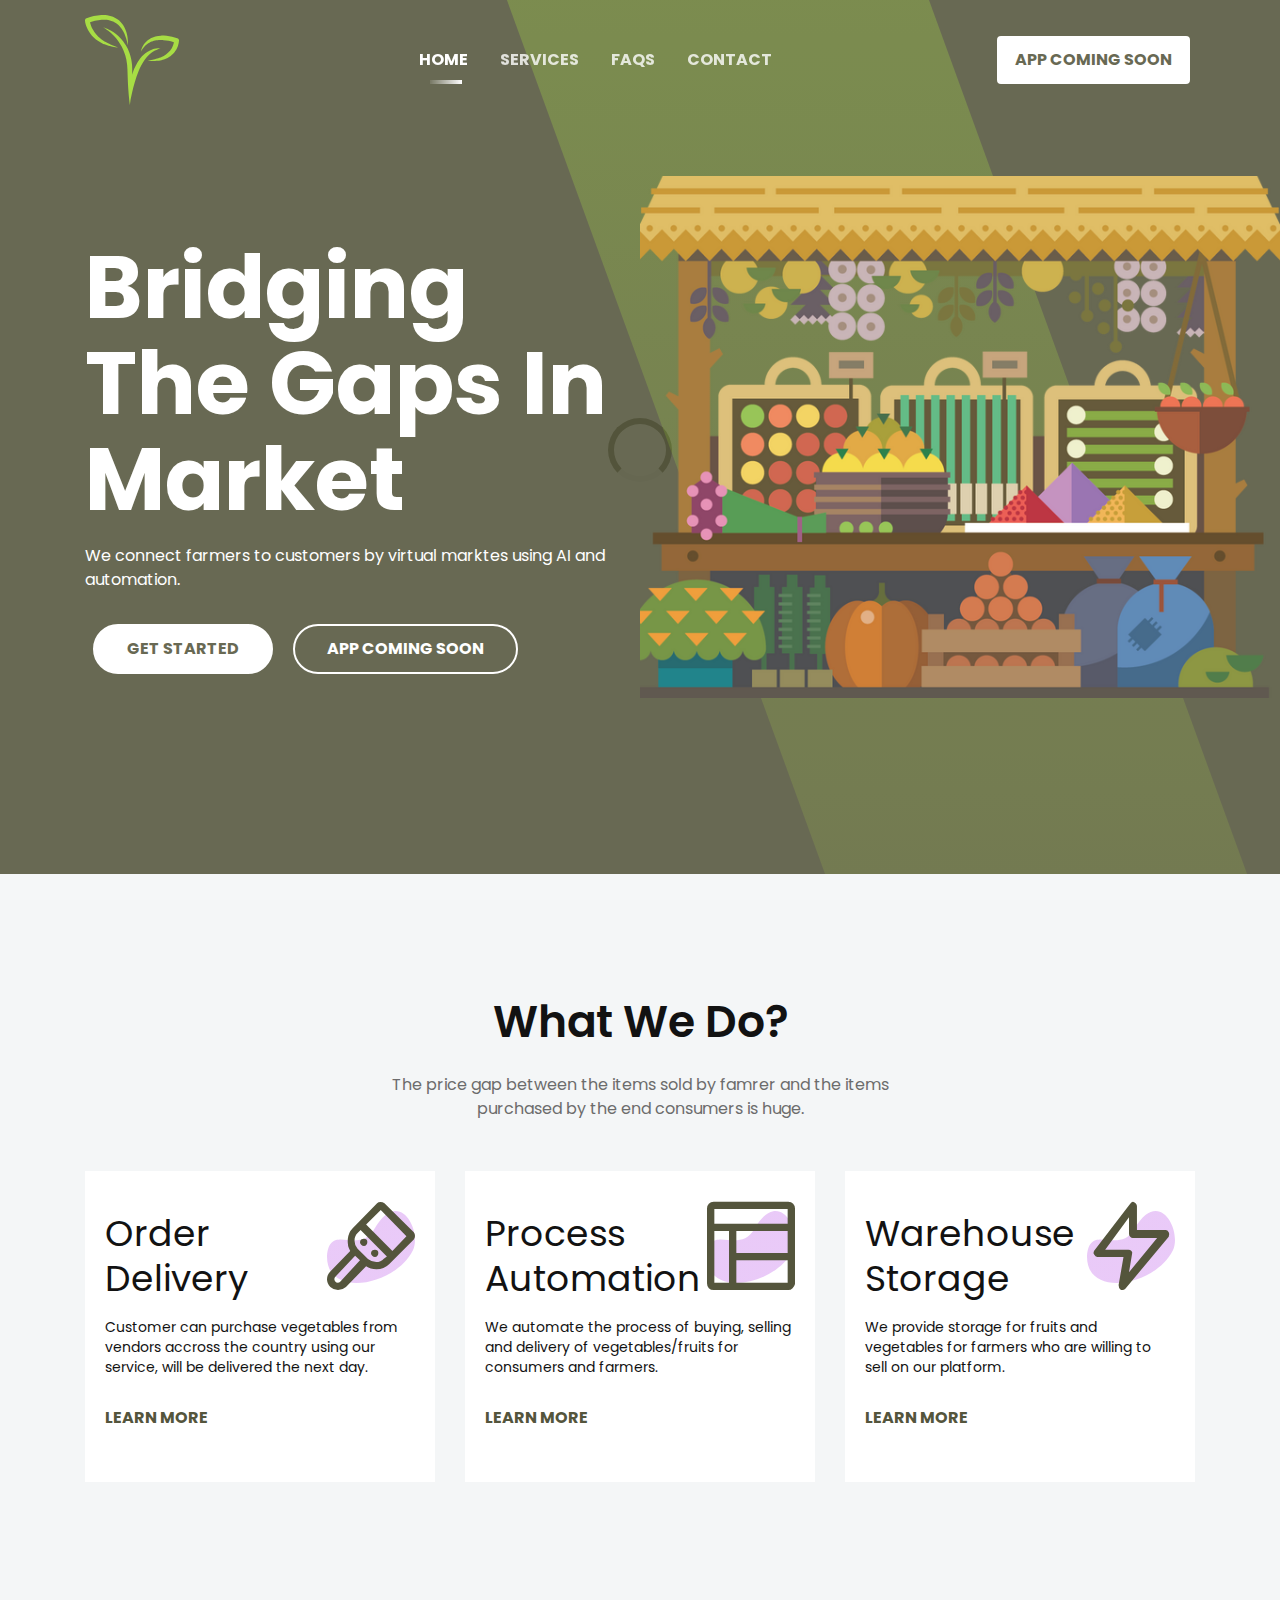
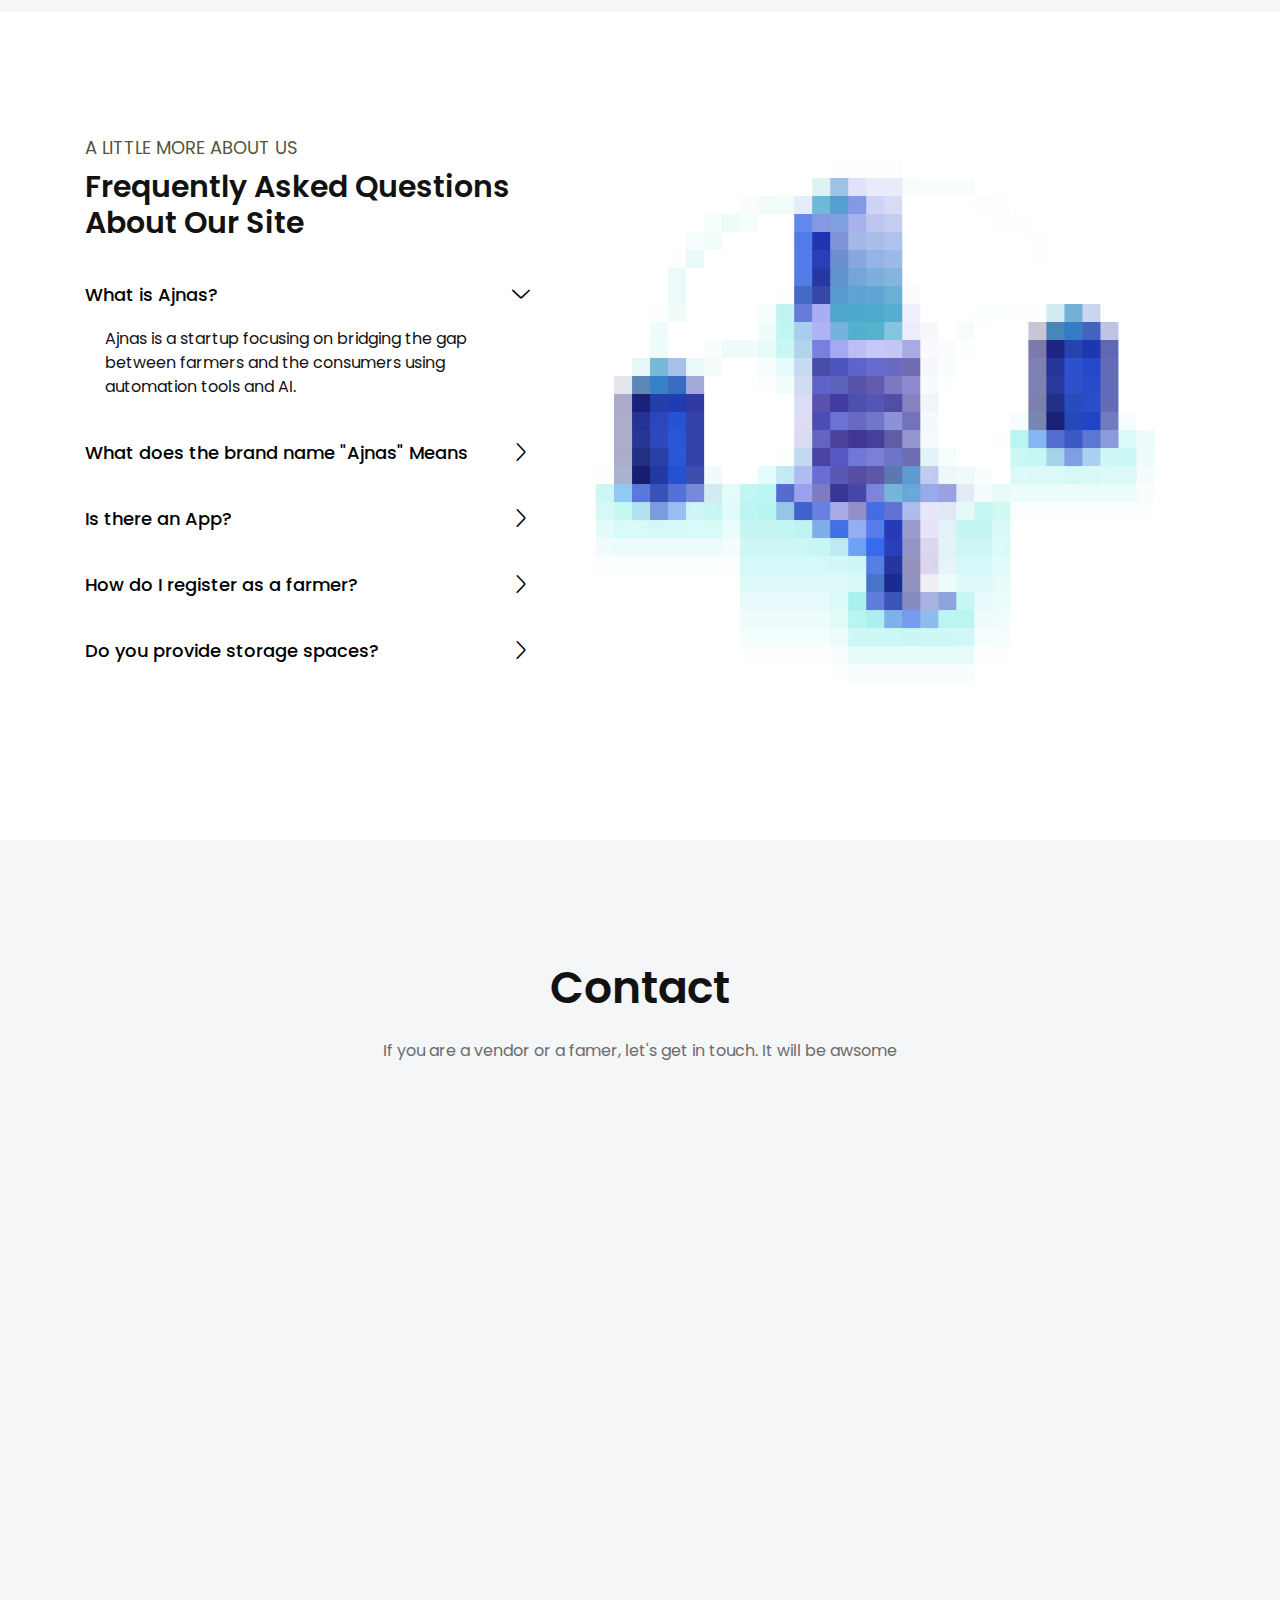
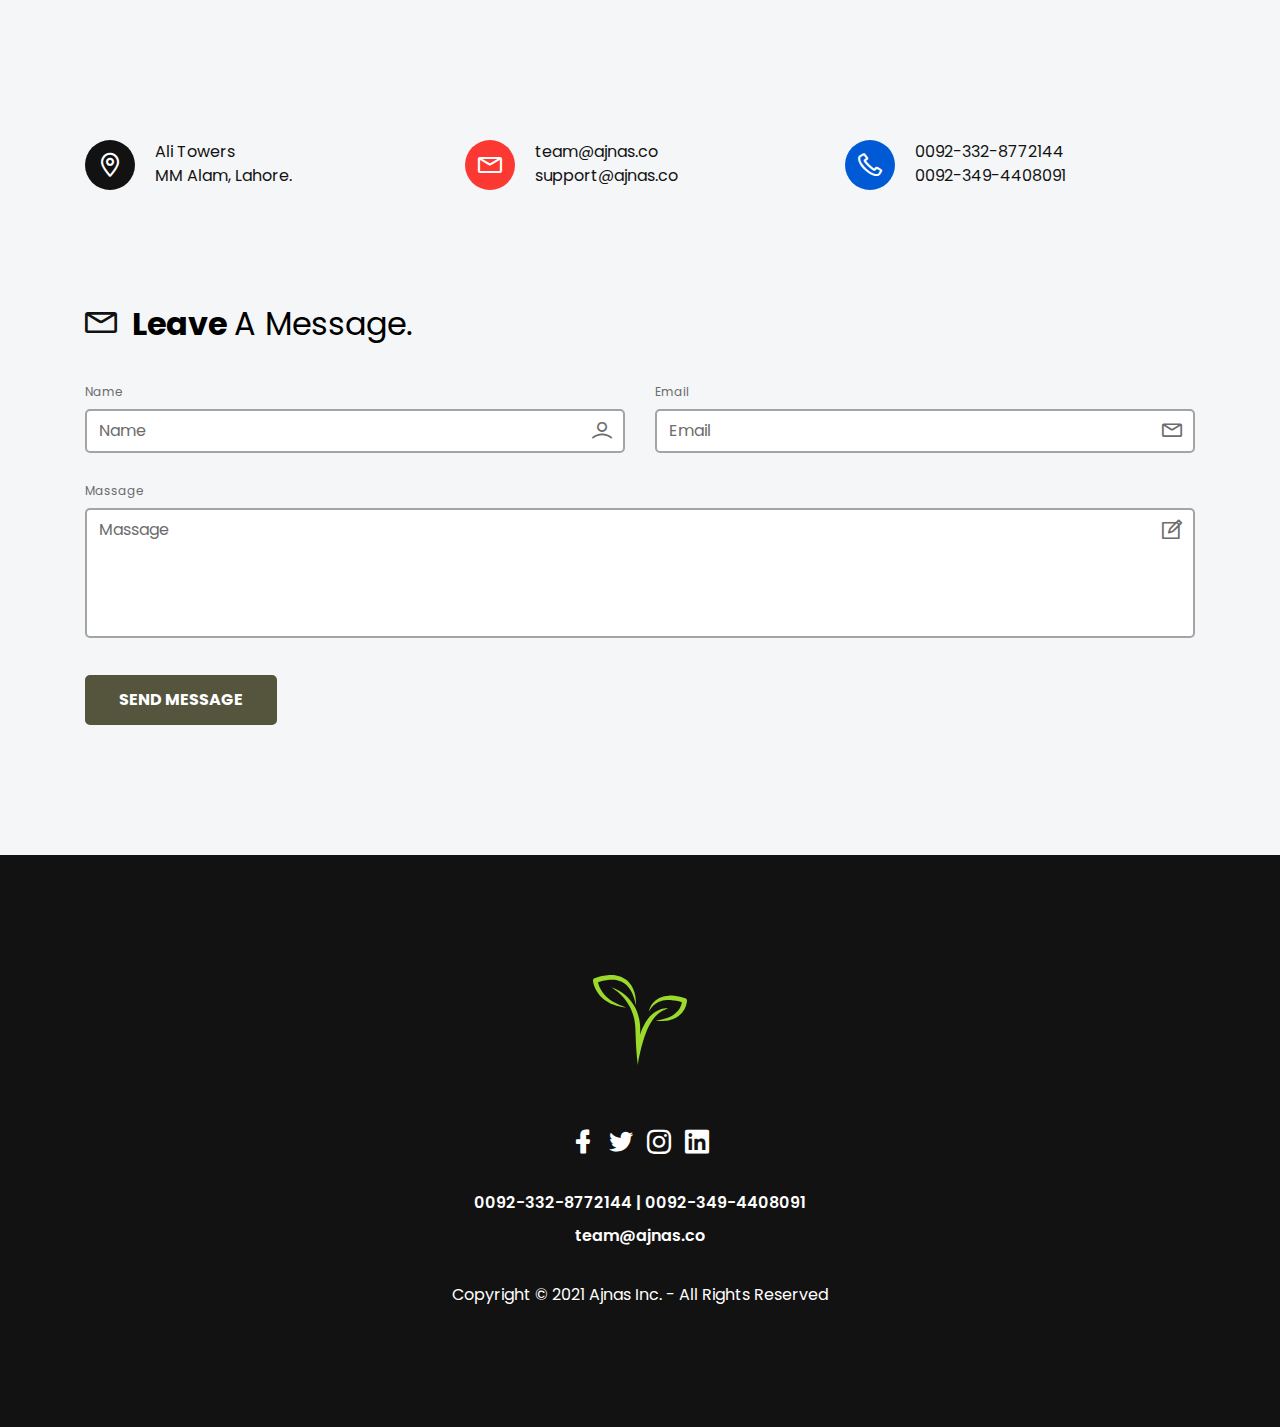
==== index.html @ 6535789d "update speelings" ====
<!doctype html>
<html class="no-js" lang="en">

<head>
    <meta charset="utf-8">
    
    <!--====== Title ======-->
    <title>Ajnas</title>
    
    <meta name="description" content="">
    <meta name="viewport" content="width=device-width, initial-scale=1">

    <!--====== Favicon Icon ======-->
    <link rel="shortcut icon" href="assets/images/favicon.png" type="image/png">
          
    <!--====== Line Icons CSS ======-->
    <link rel="stylesheet" href="assets/css/LineIcons.css">
        
    <!--====== Bootstrap CSS ======-->
    <link rel="stylesheet" href="assets/css/bootstrap.min.css">
    
    <!--====== Default CSS ======-->
    <link rel="stylesheet" href="assets/css/default.css">
    
    <!--====== Style CSS ======-->
    <link rel="stylesheet" href="assets/css/style.css">
    
</head>

<body>
    <!--[if IE]>
    <p class="browserupgrade">You are using an <strong>outdated</strong> browser. Please <a href="https://browsehappy.com/">upgrade your browser</a> to improve your experience and security.</p>
  <![endif]-->
   
    <!--====== PRELOADER PART START ======-->

    <div class="preloader">
        <div class="loader">
            <div class="ytp-spinner">
                <div class="ytp-spinner-container">
                    <div class="ytp-spinner-rotator">
                        <div class="ytp-spinner-left">
                            <div class="ytp-spinner-circle"></div>
                        </div>
                        <div class="ytp-spinner-right">
                            <div class="ytp-spinner-circle"></div>
                        </div>
                    </div>
                </div>
            </div>
        </div>
    </div>

    <!--====== PRELOADER PART ENDS ======-->
    
    <!--====== NAVBAR TWO PART START ======-->

    <section class="navbar-area">
        <div class="container">
            <div class="row">
                <div class="col-lg-12">
                    <nav class="navbar navbar-expand-lg">
                       
                        <a class="navbar-brand" href="#">
                            <img src="assets/images/logo.svg" alt="Logo">
                        </a>
                        
                        <button class="navbar-toggler" type="button" data-toggle="collapse" data-target="#navbarTwo" aria-controls="navbarTwo" aria-expanded="false" aria-label="Toggle navigation">
                            <span class="toggler-icon"></span>
                            <span class="toggler-icon"></span>
                            <span class="toggler-icon"></span>
                        </button>

                        <div class="collapse navbar-collapse sub-menu-bar" id="navbarTwo">
                            <ul class="navbar-nav m-auto">
                                <li class="nav-item active"><a class="page-scroll" href="#home">home</a></li>
                                <li class="nav-item"><a class="page-scroll" href="#services">Services</a></li>
                               
                                <li class="nav-item"><a class="page-scroll" href="#about">FAQs</a></li>
                                
                                <li class="nav-item"><a class="page-scroll" href="#contact">Contact</a></li>
                            </ul>
                        </div>
                        
                        <div class="navbar-btn d-none d-sm-inline-block">
                            <ul>
                                <li><a class="solid" href="#">App Coming Soon</a></li>
                            </ul>
                        </div>
                    </nav> <!-- navbar -->
                </div>
            </div> <!-- row -->
        </div> <!-- container -->
    </section>

    <!--====== NAVBAR TWO PART ENDS ======-->
    
    <!--====== SLIDER PART START ======-->

    <section id="home" class="slider_area">
        <div id="carouselThree" class="carousel slide" data-ride="carousel">
           

            <div class="carousel-inner">
                <div class="carousel-item active">
                    <div class="container">
                        <div class="row">
                            <div class="col-lg-6">
                                <div class="slider-content">
                                    <h1 class="title">Bridging The Gaps In Market</h1>
                                    <p class="text">We connect farmers to customers by virtual marktes using AI and automation. </p>
                                    <ul class="slider-btn rounded-buttons">
                                        <li><a class="main-btn rounded-one page-scroll" href="#contact">GET STARTED</a></li>
                                        <li><a class="main-btn rounded-two" href="#">App Coming Soon</a></li>
                                    </ul>
                                </div>
                            </div>
                        </div> <!-- row -->
                    </div> <!-- container -->
                    <div class="slider-image-box d-none d-lg-flex align-items-center">
                        <div class="slider-image">
                            <img src="assets/images/slider/1.png" alt="Hero">
                        </div> <!-- slider-imgae -->
                    </div> <!-- slider-imgae box -->
                </div> <!-- carousel-item -->

               
            </div>

        
        </div>
    </section>

    <!--====== SLIDER PART ENDS ======-->
    
    <!--====== FEATRES TWO PART START ======-->

    <section id="services" class="features-area">
        <div class="container">
            <div class="row justify-content-center">
                <div class="col-lg-6 col-md-10">
                    <div class="section-title text-center pb-10">
                        <h3 class="title">What We Do?</h3>
                        <p class="text">The price gap between the items sold by famrer and the items purchased by the end consumers is huge.</p>
                    </div> <!-- row -->
                </div>
            </div> <!-- row -->
            <div class="row justify-content-center">
                <div class="col-lg-4 col-md-7 col-sm-9">
                    <div class="single-features mt-40">
                        <div class="features-title-icon d-flex justify-content-between">
                            <h4 class="features-title"><a href="#">Order Delivery</a></h4>
                            <div class="features-icon">
                                <i class="lni lni-brush"></i>
                                <img class="shape" src="assets/images/f-shape-1.svg" alt="Shape">
                            </div>
                        </div>
                        <div class="features-content">
                            <p class="text">Customer can purchase vegetables from vendors accross the country using our service, will be delivered the next day.</p>
                            <a class="features-btn" href="#">LEARN MORE</a>
                        </div>
                    </div> <!-- single features -->
                </div>
                <div class="col-lg-4 col-md-7 col-sm-9">
                    <div class="single-features mt-40">
                        <div class="features-title-icon d-flex justify-content-between">
                            <h4 class="features-title"><a href="#">Process Automation</a></h4>
                            <div class="features-icon">
                                <i class="lni lni-layout"></i>
                                <img class="shape" src="assets/images/f-shape-1.svg" alt="Shape">
                            </div>
                        </div>
                        <div class="features-content">
                            <p class="text">We automate the process of buying, selling and delivery of vegetables/fruits for consumers and farmers.  </p>
                            <a class="features-btn" href="#">LEARN MORE</a>
                        </div>
                    </div> <!-- single features -->
                </div>
                <div class="col-lg-4 col-md-7 col-sm-9">
                    <div class="single-features mt-40">
                        <div class="features-title-icon d-flex justify-content-between">
                            <h4 class="features-title"><a href="#">Warehouse Storage</a></h4>
                            <div class="features-icon">
                                <i class="lni lni-bolt"></i>
                                <img class="shape" src="assets/images/f-shape-1.svg" alt="Shape">
                            </div>
                        </div>
                        <div class="features-content">
                            <p class="text">We provide storage for fruits and vegetables for farmers who are willing to sell on our platform.</p>
                            <a class="features-btn" href="#">LEARN MORE</a>
                        </div>
                    </div> <!-- single features -->
                </div>
            </div> <!-- row -->
        </div> <!-- container -->
    </section>

    <!--====== FEATRES TWO PART ENDS ======-->
    
  
    
  
    <!--====== ABOUT PART START ======-->

    <section id="about" class="about-area">
        <div class="container">
            <div class="row">
                <div class="col-lg-5">
                    <div class="faq-content mt-45">
                        <div class="about-title">
                            <h6 class="sub-title">A Little More About Us</h6>
                            <h4 class="title">Frequently Asked Questions <br> About Our Site</h4>
                        </div> <!-- faq title -->
                        <div class="about-accordion">
                            <div class="accordion" id="accordionExample">
                                <div class="card">
                                    <div class="card-header" id="headingOne">
                                        <a href="#" data-toggle="collapse" data-target="#collapseOne" aria-expanded="true" aria-controls="collapseOne">What is Ajnas?</a>
                                    </div>

                                    <div id="collapseOne" class="collapse show" aria-labelledby="headingOne" data-parent="#accordionExample">
                                        <div class="card-body">
                                            <p class="text">Ajnas is a startup focusing on bridging the gap between farmers and the consumers using automation tools and AI.</p>
                                        </div>
                                    </div> 
                                </div> <!-- card -->
                                <div class="card">
                                    <div class="card-header" id="headingTwo">
                                        <a href="#" class="collapsed" data-toggle="collapse" data-target="#collapseTwo" aria-expanded="false" aria-controls="collapseTwo">What does the brand name "Ajnas" Means</a>
                                    </div>
                                    <div id="collapseTwo" class="collapse" aria-labelledby="headingTwo" data-parent="#accordionExample">
                                        <div class="card-body">
                                            <p class="text">Ajnas is an urdu origin word <strong>اجناس </strong>which means commodity</p>
                                        </div>
                                    </div>
                                </div> <!-- card -->
                                <div class="card">
                                    <div class="card-header" id="headingThree">
                                        <a href="#" class="collapsed" data-toggle="collapse" data-target="#collapseThree" aria-expanded="false" aria-controls="collapseThree">Is there an App?</a>
                                    </div>
                                    <div id="collapseThree" class="collapse" aria-labelledby="headingThree" data-parent="#accordionExample">
                                        <div class="card-body">
                                            <p class="text">Currently we are taking mannual orders on our listed phone numbers, but our apps will be availabe on AppStore and Playstore very soon</p>
                                        </div>
                                    </div>
                                </div> <!-- card -->
                                <div class="card">
                                    <div class="card-header" id="headingFore">
                                        <a href="#" class="collapsed" data-toggle="collapse" data-target="#collapseFore" aria-expanded="false" aria-controls="collapseFore">How do I register as a farmer?</a>
                                    </div>
                                    <div id="collapseFore" class="collapse" aria-labelledby="headingFore" data-parent="#accordionExample">
                                        <div class="card-body">
                                            <p class="text">Fill out the form below, and we will get back to you as soon as possible to register you.</p>
                                        </div>
                                    </div>
                                </div> <!-- card -->
                                <div class="card">
                                    <div class="card-header" id="headingFive">
                                        <a href="#" class="collapsed" data-toggle="collapse" data-target="#collapseFive" aria-expanded="false" aria-controls="collapseFive">Do you provide storage spaces?</a>
                                    </div>
                                    <div id="collapseFive" class="collapse" aria-labelledby="headingFive" data-parent="#accordionExample">
                                        <div class="card-body">
                                            <p class="text">Yes, we provide storage spaces for our farmers at a very low cost</p>
                                        </div>
                                    </div>
                                </div> <!-- card -->
                            </div>
                        </div> <!-- faq accordion -->
                    </div> <!-- faq content -->
                </div>
                <div class="col-lg-7">
                    <div class="about-image mt-50">
                        <img src="assets/images/about.jpg" alt="about">
                    </div> <!-- faq image -->
                </div>
            </div> <!-- row -->
        </div> <!-- container -->
    </section>

    <!--====== ABOUT PART ENDS ======-->
   
    
  
    
    <!--====== CONTACT PART START ======-->

    <section id="contact" class="contact-area">
        <div class="container">
            <div class="row justify-content-center">
                <div class="col-lg-6 col-md-10">
                    <div class="section-title text-center pb-30">
                        <h3 class="title">Contact</h3>
                        <p class="text">If you are a vendor or a famer, let's get in touch. It will be awsome </p>
                    </div> <!-- section title -->
                </div>
            </div> <!-- row -->
            <div class="row">
                <div class="col-lg-12">
                    <div class="contact-map mt-30">
                        <iframe src="https://www.google.com/maps/embed?pb=!1m18!1m12!1m3!1d3401.474686500227!2d74.34885605069624!3d31.511120081281238!2m3!1f0!2f0!3f0!3m2!1i1024!2i768!4f13.1!3m3!1m2!1s0x39190551c9fc0909%3A0xc2d8529bc5097f06!2sAli%20Tower!5e0!3m2!1sen!2s!4v1631199109972!5m2!1sen!2s" width="600" height="450" style="border:0;" allowfullscreen="" loading="lazy"></iframe>
                    </div> <!-- row -->
                </div>
            </div> <!-- row -->
            <div class="contact-info pt-30">
                <div class="row">
                    <div class="col-lg-4 col-md-6">
                        <div class="single-contact-info contact-color-1 mt-30 d-flex ">
                            <div class="contact-info-icon">
                                <i class="lni lni-map-marker"></i>
                            </div>
                            <div class="contact-info-content media-body">
                                <p class="text"> Ali Towers<br>MM Alam, Lahore.</p>
                            </div>
                        </div> <!-- single contact info -->
                    </div>
                    <div class="col-lg-4 col-md-6">
                        <div class="single-contact-info contact-color-2 mt-30 d-flex ">
                            <div class="contact-info-icon">
                                <i class="lni lni-envelope"></i>
                            </div>
                            <div class="contact-info-content media-body">
                                <p class="text">team@ajnas.co</p>
                                <p class="text">support@ajnas.co</p>
                            </div>
                        </div> <!-- single contact info -->
                    </div>
                    <div class="col-lg-4 col-md-6">
                        <div class="single-contact-info contact-color-3 mt-30 d-flex ">
                            <div class="contact-info-icon">
                                <i class="lni lni-phone"></i>
                            </div>
                            <div class="contact-info-content media-body">
                                <p class="text">0092-332-8772144</p>
                                <p class="text">0092-349-4408091</p>
                            </div>
                        </div> <!-- single contact info -->
                    </div>
                </div> <!-- row -->
            </div> <!-- contact info -->
            <div class="row">
                <div class="col-lg-12">
                    <div class="contact-wrapper form-style-two pt-115">
                        <h4 class="contact-title pb-10"><i class="lni lni-envelope"></i> Leave <span>A Message.</span></h4>
                        
                        <form id="contact-form" action="assets/contact.php" method="post">
                            <div class="row">
                                <div class="col-md-6">
                                    <div class="form-input mt-25">
                                        <label>Name</label>
                                        <div class="input-items default">
                                            <input name="name" type="text" placeholder="Name">
                                            <i class="lni lni-user"></i>
                                        </div>
                                    </div> <!-- form input -->
                                </div>
                                <div class="col-md-6">
                                    <div class="form-input mt-25">
                                        <label>Email</label>
                                        <div class="input-items default">
                                            <input type="email" name="email" placeholder="Email">
                                            <i class="lni lni-envelope"></i>
                                        </div>
                                    </div> <!-- form input -->
                                </div>
                                <div class="col-md-12">
                                    <div class="form-input mt-25">
                                        <label>Massage</label>
                                        <div class="input-items default">
                                            <textarea name="massage" placeholder="Massage"></textarea>
                                            <i class="lni lni-pencil-alt"></i>
                                        </div>
                                    </div> <!-- form input -->
                                </div>
                                <p class="form-message"></p>
                                <div class="col-md-12">
                                    <div class="form-input light-rounded-buttons mt-30">
                                        <button class="main-btn light-rounded-two">Send Message</button>
                                    </div> <!-- form input -->
                                </div>
                            </div> <!-- row -->
                        </form>
                    </div> <!-- contact wrapper form -->
                </div>
            </div> <!-- row -->
        </div> <!-- container -->
    </section>

    <!--====== CONTACT PART ENDS ======-->
    
    <!--====== FOOTER PART START ======-->

    <section class="footer-area footer-dark">
        <div class="container">
            <div class="row justify-content-center">
                <div class="col-lg-6">
                    <div class="footer-logo text-center">
                        <a class="mt-30" href="index.html"><img src="assets/images/logo.svg" alt="Logo"></a>
                    </div> <!-- footer logo -->
                    <ul class="social text-center mt-60">
                        <li><a href="https://facebook.com/ajnas_co"><i class="lni lni-facebook-filled"></i></a></li>
                        <li><a href="https://twitter.com/ajnas_co"><i class="lni lni-twitter-original"></i></a></li>
                        <li><a href="https://instagram.com/ajnas_co"><i class="lni lni-instagram-original"></i></a></li>
                        <li><a href="#"><i class="lni lni-linkedin-original"></i></a></li>
                    </ul> <!-- social -->
                    <div class="footer-support text-center">
                        <span class="number">0092-332-8772144 | 0092-349-4408091</span>
                        <span class="mail">team@ajnas.co</span>
                    </div>
                    <div class="copyright text-center mt-35">
                        <p class="text"> Copyright © 2021 Ajnas Inc. - All Rights Reserved </p>
                    </div> <!--  copyright -->
                </div>
            </div> <!-- row -->
        </div> <!-- container -->
    </section>

    <!--====== FOOTER PART ENDS ======-->
    
    <!--====== BACK TOP TOP PART START ======-->

    <a href="#" class="back-to-top"><i class="lni lni-chevron-up"></i></a>

    <!--====== BACK TOP TOP PART ENDS ======-->    

    <!--====== PART START ======-->

<!--
    <section class="">
        <div class="container">
            <div class="row">
                <div class="col-lg-">
                    
                </div>
            </div>
        </div>
    </section>
-->

    <!--====== PART ENDS ======-->




    <!--====== Jquery js ======-->
    <script src="assets/js/vendor/jquery-1.12.4.min.js"></script>
    <script src="assets/js/vendor/modernizr-3.7.1.min.js"></script>
    
    <!--====== Bootstrap js ======-->
    <script src="assets/js/popper.min.js"></script>
    <script src="assets/js/bootstrap.min.js"></script>
    
    
    <!--====== Ajax Contact js ======-->
    <script src="assets/js/ajax-contact.js"></script>
    
    <!--====== Isotope js ======-->
    <script src="assets/js/imagesloaded.pkgd.min.js"></script>
    <script src="assets/js/isotope.pkgd.min.js"></script>
    
    <!--====== Scrolling Nav js ======-->
    <script src="assets/js/jquery.easing.min.js"></script>
    <script src="assets/js/scrolling-nav.js"></script>
    
    <!--====== Main js ======-->
    <script src="assets/js/main.js"></script>
    
</body>

</html>
---- assets/css/default.css ----
/* Deafult Margin & Padding */
/*-- Margin Top --*/
.mt-5 {
	margin-top: 5px;
}
.mt-10 {
	margin-top: 10px;
}
.mt-15 {
	margin-top: 15px;
}
.mt-20 {
	margin-top: 20px;
}
.mt-25 {
	margin-top: 25px;
}
.mt-30 {
	margin-top: 30px;
}
.mt-35 {
	margin-top: 35px;
}
.mt-40 {
	margin-top: 40px;
}
.mt-45 {
	margin-top: 45px;
}
.mt-50 {
	margin-top: 50px;
}
.mt-55 {
	margin-top: 55px;
}
.mt-60 {
	margin-top: 60px;
}
.mt-65 {
	margin-top: 65px;
}
.mt-70 {
	margin-top: 70px;
}
.mt-75 {
	margin-top: 75px;
}
.mt-80 {
	margin-top: 80px;
}
.mt-85 {
	margin-top: 85px;
}
.mt-90 {
	margin-top: 90px;
}
.mt-95 {
	margin-top: 95px;
}
.mt-100 {
	margin-top: 100px;
}
.mt-105 {
	margin-top: 105px;
}
.mt-110 {
	margin-top: 110px;
}
.mt-115 {
	margin-top: 115px;
}
.mt-120 {
	margin-top: 120px;
}
.mt-125 {
	margin-top: 125px;
}
.mt-130 {
	margin-top: 130px;
}
.mt-135 {
	margin-top: 135px;
}
.mt-140 {
	margin-top: 140px;
}
.mt-145 {
	margin-top: 145px;
}
.mt-150 {
	margin-top: 150px;
}
.mt-155 {
	margin-top: 155px;
}
.mt-160 {
	margin-top: 160px;
}
.mt-165 {
	margin-top: 165px;
}
.mt-170 {
	margin-top: 170px;
}
.mt-175 {
	margin-top: 175px;
}
.mt-180 {
	margin-top: 180px;
}
.mt-185 {
	margin-top: 185px;
}
.mt-190 {
	margin-top: 190px;
}
.mt-195 {
	margin-top: 195px;
}
.mt-200 {
	margin-top: 200px;
}
/*-- Margin Bottom --*/

.mb-5 {
	margin-bottom: 5px;
}
.mb-10 {
	margin-bottom: 10px;
}
.mb-15 {
	margin-bottom: 15px;
}
.mb-20 {
	margin-bottom: 20px;
}
.mb-25 {
	margin-bottom: 25px;
}
.mb-30 {
	margin-bottom: 30px;
}
.mb-35 {
	margin-bottom: 35px;
}
.mb-40 {
	margin-bottom: 40px;
}
.mb-45 {
	margin-bottom: 45px;
}
.mb-50 {
	margin-bottom: 50px;
}
.mb-55 {
	margin-bottom: 55px;
}
.mb-60 {
	margin-bottom: 60px;
}
.mb-65 {
	margin-bottom: 65px;
}
.mb-70 {
	margin-bottom: 70px;
}
.mb-75 {
	margin-bottom: 75px;
}
.mb-80 {
	margin-bottom: 80px;
}
.mb-85 {
	margin-bottom: 85px;
}
.mb-90 {
	margin-bottom: 90px;
}
.mb-95 {
	margin-bottom: 95px;
}
.mb-100 {
	margin-bottom: 100px;
}
.mb-105 {
	margin-bottom: 105px;
}
.mb-110 {
	margin-bottom: 110px;
}
.mb-115 {
	margin-bottom: 115px;
}
.mb-120 {
	margin-bottom: 120px;
}
.mb-125 {
	margin-bottom: 125px;
}
.mb-130 {
	margin-bottom: 130px;
}
.mb-135 {
	margin-bottom: 135px;
}
.mb-140 {
	margin-bottom: 140px;
}
.mb-145 {
	margin-bottom: 145px;
}
.mb-150 {
	margin-bottom: 150px;
}
.mb-155 {
	margin-bottom: 155px;
}
.mb-160 {
	margin-bottom: 160px;
}
.mb-165 {
	margin-bottom: 165px;
}
.mb-170 {
	margin-bottom: 170px;
}
.mb-175 {
	margin-bottom: 175px;
}
.mb-180 {
	margin-bottom: 180px;
}
.mb-185 {
	margin-bottom: 185px;
}
.mb-190 {
	margin-bottom: 190px;
}
.mb-195 {
	margin-bottom: 195px;
}
.mb-200 {
	margin-bottom: 200px;
}
/*-- margin left --*/
.ml-5 {
	margin-left: 5px;
}
.ml-10 {
	margin-left: 10px;
}
.ml-15 {
	margin-left: 15px;
}
.ml-20 {
	margin-left: 20px;
}
.ml-25 {
	margin-left: 25px;
}
.ml-30 {
	margin-left: 30px;
}
.ml-35 {
	margin-left: 35px;
}
.ml-40 {
	margin-left: 40px;
}
.ml-45 {
	margin-left: 45px;
}
.ml-50 {
	margin-left: 50px;
}
.ml-55 {
	margin-left: 55px;
}
.ml-60 {
	margin-left: 60px;
}
.ml-65 {
	margin-left: 65px;
}
.ml-70 {
	margin-left: 70px;
}
.ml-75 {
	margin-left: 75px;
}
.ml-80 {
	margin-left: 80px;
}
.ml-85 {
	margin-left: 85px;
}
.ml-90 {
	margin-left: 90px;
}
.ml-95 {
	margin-left: 95px;
}
.ml-100 {
	margin-left: 100px;
}
.ml-105 {
	margin-left: 105px;
}
.ml-110 {
	margin-left: 110px;
}
.ml-115 {
	margin-left: 115px;
}
.ml-120 {
	margin-left: 120px;
}
.ml-125 {
	margin-left: 125px;
}
.ml-130 {
	margin-left: 130px;
}
.ml-135 {
	margin-left: 135px;
}
.ml-140 {
	margin-left: 140px;
}
.ml-145 {
	margin-left: 145px;
}
.ml-150 {
	margin-left: 150px;
}
.ml-155 {
	margin-left: 155px;
}
.ml-160 {
	margin-left: 160px;
}
.ml-165 {
	margin-left: 165px;
}
.ml-170 {
	margin-left: 170px;
}
.ml-175 {
	margin-left: 175px;
}
.ml-180 {
	margin-left: 180px;
}
.ml-185 {
	margin-left: 185px;
}
.ml-190 {
	margin-left: 190px;
}
.ml-195 {
	margin-left: 195px;
}
.ml-200 {
	margin-left: 200px;
}
/*-- margin right --*/
.mr-5 {
	margin-right: 5px;
}
.mr-10 {
	margin-right: 10px;
}
.mr-15 {
	margin-right: 15px;
}
.mr-20 {
	margin-right: 20px;
}
.mr-25 {
	margin-right: 25px;
}
.mr-30 {
	margin-right: 30px;
}
.mr-35 {
	margin-right: 35px;
}
.mr-40 {
	margin-right: 40px;
}
.mr-45 {
	margin-right: 45px;
}
.mr-50 {
	margin-right: 50px;
}
.mr-55 {
	margin-right: 55px;
}
.mr-60 {
	margin-right: 60px;
}
.mr-65 {
	margin-right: 65px;
}
.mr-70 {
	margin-right: 70px;
}
.mr-75 {
	margin-right: 75px;
}
.mr-80 {
	margin-right: 80px;
}
.mr-85 {
	margin-right: 85px;
}
.mr-90 {
	margin-right: 90px;
}
.mr-95 {
	margin-right: 95px;
}
.mr-100 {
	margin-right: 100px;
}
.mr-105 {
	margin-right: 105px;
}
.mr-110 {
	margin-right: 110px;
}
.mr-115 {
	margin-right: 115px;
}
.mr-120 {
	margin-right: 120px;
}
.mr-125 {
	margin-right: 125px;
}
.mr-130 {
	margin-right: 130px;
}
.mr-135 {
	margin-right: 135px;
}
.mr-140 {
	margin-right: 140px;
}
.mr-145 {
	margin-right: 145px;
}
.mr-150 {
	margin-right: 150px;
}
.mr-155 {
	margin-right: 155px;
}
.mr-160 {
	margin-right: 160px;
}
.mr-165 {
	margin-right: 165px;
}
.mr-170 {
	margin-right: 170px;
}
.mr-175 {
	margin-right: 175px;
}
.mr-180 {
	margin-right: 180px;
}
.mr-185 {
	margin-right: 185px;
}
.mr-190 {
	margin-right: 190px;
}
.mr-195 {
	margin-right: 195px;
}
.mr-200 {
	margin-right: 200px;
}


/*-- Padding Top --*/

.pt-5 {
	padding-top: 5px;
}
.pt-10 {
	padding-top: 10px;
}
.pt-15 {
	padding-top: 15px;
}
.pt-20 {
	padding-top: 20px;
}
.pt-25 {
	padding-top: 25px;
}
.pt-30 {
	padding-top: 30px;
}
.pt-35 {
	padding-top: 35px;
}
.pt-40 {
	padding-top: 40px;
}
.pt-45 {
	padding-top: 45px;
}
.pt-50 {
	padding-top: 50px;
}
.pt-55 {
	padding-top: 55px;
}
.pt-60 {
	padding-top: 60px;
}
.pt-65 {
	padding-top: 65px;
}
.pt-70 {
	padding-top: 70px;
}
.pt-75 {
	padding-top: 75px;
}
.pt-80 {
	padding-top: 80px;
}
.pt-85 {
	padding-top: 85px;
}
.pt-90 {
	padding-top: 90px;
}
.pt-95 {
	padding-top: 95px;
}
.pt-100 {
	padding-top: 100px;
}
.pt-105 {
	padding-top: 105px;
}
.pt-110 {
	padding-top: 110px;
}
.pt-115 {
	padding-top: 115px;
}
.pt-120 {
	padding-top: 120px;
}
.pt-125 {
	padding-top: 125px;
}
.pt-130 {
	padding-top: 130px;
}
.pt-135 {
	padding-top: 135px;
}
.pt-140 {
	padding-top: 140px;
}
.pt-145 {
	padding-top: 145px;
}
.pt-150 {
	padding-top: 150px;
}
.pt-155 {
	padding-top: 155px;
}
.pt-160 {
	padding-top: 160px;
}
.pt-165 {
	padding-top: 165px;
}
.pt-170 {
	padding-top: 170px;
}
.pt-175 {
	padding-top: 175px;
}
.pt-180 {
	padding-top: 180px;
}
.pt-185 {
	padding-top: 185px;
}
.pt-190 {
	padding-top: 190px;
}
.pt-195 {
	padding-top: 195px;
}
.pt-200 {
	padding-top: 200px;
}
/*-- Padding Bottom --*/

.pb-5 {
	padding-bottom: 5px;
}
.pb-10 {
	padding-bottom: 10px;
}
.pb-15 {
	padding-bottom: 15px;
}
.pb-20 {
	padding-bottom: 20px;
}
.pb-25 {
	padding-bottom: 25px;
}
.pb-30 {
	padding-bottom: 30px;
}
.pb-35 {
	padding-bottom: 35px;
}
.pb-40 {
	padding-bottom: 40px;
}
.pb-45 {
	padding-bottom: 45px;
}
.pb-50 {
	padding-bottom: 50px;
}
.pb-55 {
	padding-bottom: 55px;
}
.pb-60 {
	padding-bottom: 60px;
}
.pb-65 {
	padding-bottom: 65px;
}
.pb-70 {
	padding-bottom: 70px;
}
.pb-75 {
	padding-bottom: 75px;
}
.pb-80 {
	padding-bottom: 80px;
}
.pb-85 {
	padding-bottom: 85px;
}
.pb-90 {
	padding-bottom: 90px;
}
.pb-95 {
	padding-bottom: 95px;
}
.pb-100 {
	padding-bottom: 100px;
}
.pb-105 {
	padding-bottom: 105px;
}
.pb-110 {
	padding-bottom: 110px;
}
.pb-115 {
	padding-bottom: 115px;
}
.pb-120 {
	padding-bottom: 120px;
}
.pb-125 {
	padding-bottom: 125px;
}
.pb-130 {
	padding-bottom: 130px;
}
.pb-135 {
	padding-bottom: 135px;
}
.pb-140 {
	padding-bottom: 140px;
}
.pb-145 {
	padding-bottom: 145px;
}
.pb-150 {
	padding-bottom: 150px;
}
.pb-155 {
	padding-bottom: 155px;
}
.pb-160 {
	padding-bottom: 160px;
}
.pb-165 {
	padding-bottom: 165px;
}
.pb-170 {
	padding-bottom: 170px;
}
.pb-175 {
	padding-bottom: 175px;
}
.pb-180 {
	padding-bottom: 180px;
}
.pb-185 {
	padding-bottom: 185px;
}
.pb-190 {
	padding-bottom: 190px;
}
.pb-195 {
	padding-bottom: 195px;
}
.pb-200 {
	padding-bottom: 200px;
}

/*-- Padding left --*/

.pl-0 {
	padding-left: 0px;
}
.pl-5 {
	padding-left: 5px;
}
.pl-10 {
	padding-left: 10px;
}
.pl-15 {
	padding-left: 15px;
}
.pl-20 {
	padding-left: 20px;
}
.pl-25 {
	padding-left: 25px;
}
.pl-30 {
	padding-left: 30px;
}
.pl-35 {
	padding-left: 35px;
}
.pl-40 {
	padding-left: 40px;
}
.pl-45 {
	padding-left: 45px;
}
.pl-50 {
	padding-left: 50px;
}
.pl-55 {
	padding-left: 55px;
}
.pl-60 {
	padding-left: 60px;
}
.pl-65 {
	padding-left: 65px;
}
.pl-70 {
	padding-left: 70px;
}
.pl-75 {
	padding-left: 75px;
}
.pl-80 {
	padding-left: 80px;
}
.pl-85 {
	padding-left: 85px;
}
.pl-90 {
	padding-left: 90px;
}
.pl-100 {
	padding-left: 100px;
}
.pl-105 {
	padding-left: 105px;
}
.pl-110 {
	padding-left: 110px;
}
.pl-115 {
	padding-left: 115px;
}
.pl-120 {
	padding-left: 120px;
}
.pl-125 {
	padding-left: 125px;
}
/*-- Padding right --*/

.pr-0 {
	padding-right: 0px;
}
.pr-5 {
	padding-right: 5px;
}
.pr-10 {
	padding-right: 10px;
}
.pr-15 {
	padding-right: 15px;
}
.pr-20 {
	padding-right: 20px;
}
.pr-25 {
	padding-right: 25px;
}
.pr-30 {
	padding-right: 30px;
}
.pr-35 {
	padding-right: 35px;
}
.pr-40 {
	padding-right: 40px;
}
.pr-45 {
	padding-right: 45px;
}
.pr-50 {
	padding-right: 50px;
}
.pr-55 {
	padding-right: 55px;
}
.pr-60 {
	padding-right: 60px;
}
.pr-65 {
	padding-right: 65px;
}
.pr-70 {
	padding-right: 70px;
}
.pr-75 {
	padding-right: 75px;
}
.pr-80 {
	padding-right: 80px;
}
.pr-85 {
	padding-right: 85px;
}
.pr-90 {
	padding-right: 90px;
}
.pr-95 {
	padding-right: 95px;
}
.pr-100 {
	padding-right: 100px;
}
.pr-105 {
	padding-right: 105px;
}
/* Background Color */

.gray-bg {
	background: #f6f6f6;
}
.white-bg {
	background: #fff;
}
.black-bg {
	background: #222;
}
/* Color */

.white {
	color: #fff;
}
.black {
	color: #222;
}
/* black overlay */

[data-overlay] {
	position: relative;
}
[data-overlay]::before {
	background: #000 none repeat scroll 0 0;
	content: "";
	height: 100%;
	left: 0;
	position: absolute;
	top: 0;
	width: 100%;
	z-index: 1;
}
[data-overlay="3"]::before {
	opacity: 0.3;
}
[data-overlay="4"]::before {
	opacity: 0.4;
}
[data-overlay="5"]::before {
	opacity: 0.5;
}
[data-overlay="6"]::before {
	opacity: 0.6;
}
[data-overlay="7"]::before {
	opacity: 0.7;
}
[data-overlay="8"]::before {
	opacity: 0.8;
}
[data-overlay="9"]::before {
	opacity: 0.9;
}
---- assets/css/style.css ----
/*-----------------------------------------------------------------------------------

    Template Name: Smash - Bootstrap Template
    Template URI: uideck.com
    Author: UIdeck
    Version: 1.0

-----------------------------------------------------------------------------------

    CSS INDEX
    ===================

    01. Theme default CSS
	02. Header
    03. Hero
	04. Footer

-----------------------------------------------------------------------------------*/
/*===========================
      01.COMMON css 
===========================*/
@import url("https://fonts.googleapis.com/css?family=Poppins:300,400,500,600,700,800");
body {
  font-family: "Poppins", sans-serif;
  font-weight: normal;
  font-style: normal;
  color: #121212; }

* {
  margin: 0;
  padding: 0;
  -webkit-box-sizing: border-box;
  -moz-box-sizing: border-box;
  box-sizing: border-box; }

img {
  max-width: 100%; }

a:focus,
input:focus,
textarea:focus,
button:focus {
  text-decoration: none;
  outline: none; }

a:focus,
a:hover {
  text-decoration: none; }

i,
span,
a {
  display: inline-block; }

h1,
h2,
h3,
h4,
h5,
h6 {
  font-family: "Poppins", sans-serif;
  font-weight: 600;
  color: #121212;
  margin: 0px; }

h1 {
  font-size: 48px; }

h2 {
  font-size: 36px; }

h3 {
  font-size: 28px; }

h4 {
  font-size: 22px; }

h5 {
  font-size: 18px; }

h6 {
  font-size: 16px; }

ul, ol {
  margin: 0px;
  padding: 0px;
  list-style-type: none; }

p {
  font-size: 16px;
  font-weight: 400;
  line-height: 24px;
  color: #121212;
  margin: 0px; }

.bg_cover {
  background-position: center center;
  background-size: cover;
  background-repeat: no-repeat;
  width: 100%;
  height: 100%; }

/*===== All Slick Slide Outline Style =====*/
.slick-slide {
  outline: 0; }

/*===== All Section Title Style =====*/
.section-title .title {
  font-size: 44px;
  font-weight: 600;
  color: #121212;
  line-height: 55px; }
  @media (max-width: 767px) {
    .section-title .title {
      font-size: 30px;
      line-height: 35px; } }
.section-title .text {
  font-size: 16px;
  line-height: 24px;
  color: #6c6c6c;
  margin-top: 24px; }

/*===== All Preloader Style =====*/
.preloader {
  /* Body Overlay */
  position: fixed;
  top: 0;
  left: 0;
  display: table;
  height: 100%;
  width: 100%;
  /* Change Background Color */
  background: #fff;
  z-index: 99999; }
  .preloader .loader {
    display: table-cell;
    vertical-align: middle;
    text-align: center; }
    .preloader .loader .ytp-spinner {
      position: absolute;
      left: 50%;
      top: 50%;
      width: 64px;
      margin-left: -32px;
      z-index: 18;
      pointer-events: none; }
      .preloader .loader .ytp-spinner .ytp-spinner-container {
        pointer-events: none;
        position: absolute;
        width: 100%;
        padding-bottom: 100%;
        top: 50%;
        left: 50%;
        margin-top: -50%;
        margin-left: -50%;
        -webkit-animation: ytp-spinner-linspin 1568.23529647ms linear infinite;
        -moz-animation: ytp-spinner-linspin 1568.23529647ms linear infinite;
        -o-animation: ytp-spinner-linspin 1568.23529647ms linear infinite;
        animation: ytp-spinner-linspin 1568.23529647ms linear infinite; }
        .preloader .loader .ytp-spinner .ytp-spinner-container .ytp-spinner-rotator {
          position: absolute;
          width: 100%;
          height: 100%;
          -webkit-animation: ytp-spinner-easespin 5332ms cubic-bezier(0.4, 0, 0.2, 1) infinite both;
          -moz-animation: ytp-spinner-easespin 5332ms cubic-bezier(0.4, 0, 0.2, 1) infinite both;
          -o-animation: ytp-spinner-easespin 5332ms cubic-bezier(0.4, 0, 0.2, 1) infinite both;
          animation: ytp-spinner-easespin 5332ms cubic-bezier(0.4, 0, 0.2, 1) infinite both; }
          .preloader .loader .ytp-spinner .ytp-spinner-container .ytp-spinner-rotator .ytp-spinner-left {
            position: absolute;
            top: 0;
            left: 0;
            bottom: 0;
            overflow: hidden;
            right: 50%; }
          .preloader .loader .ytp-spinner .ytp-spinner-container .ytp-spinner-rotator .ytp-spinner-right {
            position: absolute;
            top: 0;
            right: 0;
            bottom: 0;
            overflow: hidden;
            left: 50%; }
    .preloader .loader .ytp-spinner-circle {
      box-sizing: border-box;
      position: absolute;
      width: 200%;
      height: 100%;
      border-style: solid;
      /* Spinner Color */
      border-color: #54553c #54553c #e9ecef;
      border-radius: 50%;
      border-width: 6px; }
    .preloader .loader .ytp-spinner-left .ytp-spinner-circle {
      left: 0;
      right: -100%;
      border-right-color: #e9ecef;
      -webkit-animation: ytp-spinner-left-spin 1333ms cubic-bezier(0.4, 0, 0.2, 1) infinite both;
      -moz-animation: ytp-spinner-left-spin 1333ms cubic-bezier(0.4, 0, 0.2, 1) infinite both;
      -o-animation: ytp-spinner-left-spin 1333ms cubic-bezier(0.4, 0, 0.2, 1) infinite both;
      animation: ytp-spinner-left-spin 1333ms cubic-bezier(0.4, 0, 0.2, 1) infinite both; }
    .preloader .loader .ytp-spinner-right .ytp-spinner-circle {
      left: -100%;
      right: 0;
      border-left-color: #e9ecef;
      -webkit-animation: ytp-right-spin 1333ms cubic-bezier(0.4, 0, 0.2, 1) infinite both;
      -moz-animation: ytp-right-spin 1333ms cubic-bezier(0.4, 0, 0.2, 1) infinite both;
      -o-animation: ytp-right-spin 1333ms cubic-bezier(0.4, 0, 0.2, 1) infinite both;
      animation: ytp-right-spin 1333ms cubic-bezier(0.4, 0, 0.2, 1) infinite both; }

/* Preloader Animations */
@-webkit-keyframes ytp-spinner-linspin {
  to {
    -webkit-transform: rotate(360deg);
    -moz-transform: rotate(360deg);
    -ms-transform: rotate(360deg);
    -o-transform: rotate(360deg);
    transform: rotate(360deg); } }
@keyframes ytp-spinner-linspin {
  to {
    -webkit-transform: rotate(360deg);
    -moz-transform: rotate(360deg);
    -ms-transform: rotate(360deg);
    -o-transform: rotate(360deg);
    transform: rotate(360deg); } }
@-webkit-keyframes ytp-spinner-easespin {
  12.5% {
    -webkit-transform: rotate(135deg);
    -moz-transform: rotate(135deg);
    -ms-transform: rotate(135deg);
    -o-transform: rotate(135deg);
    transform: rotate(135deg); }
  25% {
    -webkit-transform: rotate(270deg);
    -moz-transform: rotate(270deg);
    -ms-transform: rotate(270deg);
    -o-transform: rotate(270deg);
    transform: rotate(270deg); }
  37.5% {
    -webkit-transform: rotate(405deg);
    -moz-transform: rotate(405deg);
    -ms-transform: rotate(405deg);
    -o-transform: rotate(405deg);
    transform: rotate(405deg); }
  50% {
    -webkit-transform: rotate(540deg);
    -moz-transform: rotate(540deg);
    -ms-transform: rotate(540deg);
    -o-transform: rotate(540deg);
    transform: rotate(540deg); }
  62.5% {
    -webkit-transform: rotate(675deg);
    -moz-transform: rotate(675deg);
    -ms-transform: rotate(675deg);
    -o-transform: rotate(675deg);
    transform: rotate(675deg); }
  75% {
    -webkit-transform: rotate(810deg);
    -moz-transform: rotate(810deg);
    -ms-transform: rotate(810deg);
    -o-transform: rotate(810deg);
    transform: rotate(810deg); }
  87.5% {
    -webkit-transform: rotate(945deg);
    -moz-transform: rotate(945deg);
    -ms-transform: rotate(945deg);
    -o-transform: rotate(945deg);
    transform: rotate(945deg); }
  to {
    -webkit-transform: rotate(1080deg);
    -moz-transform: rotate(1080deg);
    -ms-transform: rotate(1080deg);
    -o-transform: rotate(1080deg);
    transform: rotate(1080deg); } }
@keyframes ytp-spinner-easespin {
  12.5% {
    -webkit-transform: rotate(135deg);
    -moz-transform: rotate(135deg);
    -ms-transform: rotate(135deg);
    -o-transform: rotate(135deg);
    transform: rotate(135deg); }
  25% {
    -webkit-transform: rotate(270deg);
    -moz-transform: rotate(270deg);
    -ms-transform: rotate(270deg);
    -o-transform: rotate(270deg);
    transform: rotate(270deg); }
  37.5% {
    -webkit-transform: rotate(405deg);
    -moz-transform: rotate(405deg);
    -ms-transform: rotate(405deg);
    -o-transform: rotate(405deg);
    transform: rotate(405deg); }
  50% {
    -webkit-transform: rotate(540deg);
    -moz-transform: rotate(540deg);
    -ms-transform: rotate(540deg);
    -o-transform: rotate(540deg);
    transform: rotate(540deg); }
  62.5% {
    -webkit-transform: rotate(675deg);
    -moz-transform: rotate(675deg);
    -ms-transform: rotate(675deg);
    -o-transform: rotate(675deg);
    transform: rotate(675deg); }
  75% {
    -webkit-transform: rotate(810deg);
    -moz-transform: rotate(810deg);
    -ms-transform: rotate(810deg);
    -o-transform: rotate(810deg);
    transform: rotate(810deg); }
  87.5% {
    -webkit-transform: rotate(945deg);
    -moz-transform: rotate(945deg);
    -ms-transform: rotate(945deg);
    -o-transform: rotate(945deg);
    transform: rotate(945deg); }
  to {
    -webkit-transform: rotate(1080deg);
    -moz-transform: rotate(1080deg);
    -ms-transform: rotate(1080deg);
    -o-transform: rotate(1080deg);
    transform: rotate(1080deg); } }
@-webkit-keyframes ytp-spinner-left-spin {
  0% {
    -webkit-transform: rotate(130deg);
    -moz-transform: rotate(130deg);
    -ms-transform: rotate(130deg);
    -o-transform: rotate(130deg);
    transform: rotate(130deg); }
  50% {
    -webkit-transform: rotate(-5deg);
    -moz-transform: rotate(-5deg);
    -ms-transform: rotate(-5deg);
    -o-transform: rotate(-5deg);
    transform: rotate(-5deg); }
  to {
    -webkit-transform: rotate(130deg);
    -moz-transform: rotate(130deg);
    -ms-transform: rotate(130deg);
    -o-transform: rotate(130deg);
    transform: rotate(130deg); } }
@keyframes ytp-spinner-left-spin {
  0% {
    -webkit-transform: rotate(130deg);
    -moz-transform: rotate(130deg);
    -ms-transform: rotate(130deg);
    -o-transform: rotate(130deg);
    transform: rotate(130deg); }
  50% {
    -webkit-transform: rotate(-5deg);
    -moz-transform: rotate(-5deg);
    -ms-transform: rotate(-5deg);
    -o-transform: rotate(-5deg);
    transform: rotate(-5deg); }
  to {
    -webkit-transform: rotate(130deg);
    -moz-transform: rotate(130deg);
    -ms-transform: rotate(130deg);
    -o-transform: rotate(130deg);
    transform: rotate(130deg); } }
@-webkit-keyframes ytp-right-spin {
  0% {
    -webkit-transform: rotate(-130deg);
    -moz-transform: rotate(-130deg);
    -ms-transform: rotate(-130deg);
    -o-transform: rotate(-130deg);
    transform: rotate(-130deg); }
  50% {
    -webkit-transform: rotate(5deg);
    -moz-transform: rotate(5deg);
    -ms-transform: rotate(5deg);
    -o-transform: rotate(5deg);
    transform: rotate(5deg); }
  to {
    -webkit-transform: rotate(-130deg);
    -moz-transform: rotate(-130deg);
    -ms-transform: rotate(-130deg);
    -o-transform: rotate(-130deg);
    transform: rotate(-130deg); } }
@keyframes ytp-right-spin {
  0% {
    -webkit-transform: rotate(-130deg);
    -moz-transform: rotate(-130deg);
    -ms-transform: rotate(-130deg);
    -o-transform: rotate(-130deg);
    transform: rotate(-130deg); }
  50% {
    -webkit-transform: rotate(5deg);
    -moz-transform: rotate(5deg);
    -ms-transform: rotate(5deg);
    -o-transform: rotate(5deg);
    transform: rotate(5deg); }
  to {
    -webkit-transform: rotate(-130deg);
    -moz-transform: rotate(-130deg);
    -ms-transform: rotate(-130deg);
    -o-transform: rotate(-130deg);
    transform: rotate(-130deg); } }
/*===========================
    11.BUTTON css 
===========================*/
.buttons-title .title {
  font-size: 36px;
  line-height: 45px;
  color: #6c6c6c; }
  @media (max-width: 767px) {
    .buttons-title .title {
      font-size: 24px;
      line-height: 35px; } }

.main-btn {
  display: inline-block;
  font-weight: 700;
  text-align: center;
  white-space: nowrap;
  vertical-align: middle;
  -webkit-user-select: none;
  -moz-user-select: none;
  -ms-user-select: none;
  user-select: none;
  border: 2px solid transparent;
  padding: 0 32px;
  font-size: 16px;
  line-height: 46px;
  color: #54553c;
  cursor: pointer;
  z-index: 5;
  -webkit-transition: all 0.4s ease-out 0s;
  -moz-transition: all 0.4s ease-out 0s;
  -ms-transition: all 0.4s ease-out 0s;
  -o-transition: all 0.4s ease-out 0s;
  transition: all 0.4s ease-out 0s;
  position: relative;
  text-transform: uppercase; }
  @media (max-width: 767px) {
    .main-btn {
      font-size: 14px;
      padding: 0 20px;
      line-height: 40px; } }

/*===== standard Buttons =====*/
.standard-buttons ul li {
  display: inline-block;
  margin-left: 18px;
  margin-top: 20px; }
  @media (max-width: 767px) {
    .standard-buttons ul li {
      margin-left: 0; } }
  .standard-buttons ul li:first-child {
    margin-left: 0; }
.standard-buttons .standard-one {
  border-color: #54553c; }
  .standard-buttons .standard-one:hover {
    color: #54553c;
    background-color: rgba(0, 103, 244, 0.4); }
.standard-buttons .standard-two {
  color: #fff;
  background-color: #54553c;
  border-color: #54553c; }
  .standard-buttons .standard-two:hover {
    color: #54553c;
    background-color: transparent; }
.standard-buttons .standard-three {
  overflow: hidden;
  line-height: 50px;
  color: #fff;
  background: -webkit-linear-gradient(left, #54553c 0%, #2bdbdc 50%, #54553c 100%);
  background: -o-linear-gradient(left, #54553c 0%, #2bdbdc 50%, #54553c 100%);
  background: linear-gradient(to right, #54553c 0%, #2bdbdc 50%, #54553c 100%);
  border: 0;
  line-height: 52px;
  background-size: 200% auto; }
  @media only screen and (min-width: 768px) and (max-width: 991px) {
    .standard-buttons .standard-three {
      line-height: 44px; } }
  @media (max-width: 767px) {
    .standard-buttons .standard-three {
      line-height: 44px; } }
  .standard-buttons .standard-three:hover {
    background-position: right center; }
.standard-buttons .standard-four {
  border-color: #54553c;
  padding-left: 60px; }
  @media (max-width: 767px) {
    .standard-buttons .standard-four {
      padding-left: 40px; } }
  .standard-buttons .standard-four span {
    position: absolute;
    top: 50%;
    -webkit-transform: translateY(-50%);
    -moz-transform: translateY(-50%);
    -ms-transform: translateY(-50%);
    -o-transform: translateY(-50%);
    transform: translateY(-50%);
    overflow: hidden;
    left: 30px;
    line-height: normal; }
    @media (max-width: 767px) {
      .standard-buttons .standard-four span {
        left: 15px; } }
  .standard-buttons .standard-four:hover {
    color: #54553c;
    background-color: rgba(0, 103, 244, 0.4); }
    .standard-buttons .standard-four:hover i {
      animation: iconTranslateY 0.5s forwards; }
.standard-buttons .standard-five {
  color: #fff;
  background-color: #54553c;
  border-color: #54553c;
  padding-left: 60px; }
  @media (max-width: 767px) {
    .standard-buttons .standard-five {
      padding-left: 40px; } }
  .standard-buttons .standard-five span {
    position: absolute;
    top: 50%;
    -webkit-transform: translateY(-50%);
    -moz-transform: translateY(-50%);
    -ms-transform: translateY(-50%);
    -o-transform: translateY(-50%);
    transform: translateY(-50%);
    overflow: hidden;
    left: 30px;
    line-height: normal; }
    @media (max-width: 767px) {
      .standard-buttons .standard-five span {
        left: 15px; } }
  .standard-buttons .standard-five:hover {
    color: #54553c;
    background-color: transparent; }
    .standard-buttons .standard-five:hover i {
      animation: iconTranslateY 0.5s forwards; }
.standard-buttons .standard-six {
  padding-right: 60px;
  overflow: hidden;
  line-height: 50px;
  color: #fff;
  background: -webkit-linear-gradient(left, #54553c 0%, #2bdbdc 50%, #54553c 100%);
  background: -o-linear-gradient(left, #54553c 0%, #2bdbdc 50%, #54553c 100%);
  background: linear-gradient(to right, #54553c 0%, #2bdbdc 50%, #54553c 100%);
  border: 0;
  line-height: 52px;
  background-size: 200% auto; }
  @media (max-width: 767px) {
    .standard-buttons .standard-six {
      padding-right: 40px;
      line-height: 44px; } }
  @media only screen and (min-width: 768px) and (max-width: 991px) {
    .standard-buttons .standard-six {
      line-height: 44px; } }
  .standard-buttons .standard-six span {
    position: absolute;
    top: 50%;
    -webkit-transform: translateY(-50%);
    -moz-transform: translateY(-50%);
    -ms-transform: translateY(-50%);
    -o-transform: translateY(-50%);
    transform: translateY(-50%);
    overflow: hidden;
    right: 30px;
    line-height: normal; }
    @media (max-width: 767px) {
      .standard-buttons .standard-six span {
        right: 15px; } }
  .standard-buttons .standard-six:hover {
    background-position: right center; }
    .standard-buttons .standard-six:hover i {
      -webkit-animation: iconTranslateY 0.5s forwards;
      -moz-animation: iconTranslateY 0.5s forwards;
      -o-animation: iconTranslateY 0.5s forwards;
      animation: iconTranslateY 0.5s forwards; }

/*===== Light Rounded Buttons =====*/
.light-rounded-buttons ul li {
  display: inline-block;
  margin-left: 18px;
  margin-top: 20px; }
  @media (max-width: 767px) {
    .light-rounded-buttons ul li {
      margin-left: 0; } }
  .light-rounded-buttons ul li:first-child {
    margin-left: 0; }
.light-rounded-buttons .main-btn {
  border-radius: 5px; }
.light-rounded-buttons .light-rounded-one {
  border-color: #54553c; }
  .light-rounded-buttons .light-rounded-one:hover {
    color: #54553c;
    background-color: rgba(0, 103, 244, 0.4); }
.light-rounded-buttons .light-rounded-two {
  color: #fff;
  background-color: #54553c;
  border-color: #54553c; }
  .light-rounded-buttons .light-rounded-two:hover {
    color: #54553c;
    background-color: transparent; }
.light-rounded-buttons .light-rounded-three {
  overflow: hidden;
  line-height: 50px;
  color: #fff;
  background: -webkit-linear-gradient(left, #54553c 0%, #2bdbdc 50%, #54553c 100%);
  background: -o-linear-gradient(left, #54553c 0%, #2bdbdc 50%, #54553c 100%);
  background: linear-gradient(to right, #54553c 0%, #2bdbdc 50%, #54553c 100%);
  background-size: 200% auto;
  line-height: 52px;
  border: 0; }
  @media only screen and (min-width: 768px) and (max-width: 991px) {
    .light-rounded-buttons .light-rounded-three {
      line-height: 44px; } }
  @media (max-width: 767px) {
    .light-rounded-buttons .light-rounded-three {
      line-height: 44px; } }
  .light-rounded-buttons .light-rounded-three:hover {
    background-position: right center; }
.light-rounded-buttons .light-rounded-four {
  border-color: #54553c;
  padding-left: 60px; }
  @media (max-width: 767px) {
    .light-rounded-buttons .light-rounded-four {
      padding-left: 40px; } }
  .light-rounded-buttons .light-rounded-four span {
    position: absolute;
    top: 50%;
    -webkit-transform: translateY(-50%);
    -moz-transform: translateY(-50%);
    -ms-transform: translateY(-50%);
    -o-transform: translateY(-50%);
    transform: translateY(-50%);
    overflow: hidden;
    left: 30px;
    line-height: normal; }
    @media (max-width: 767px) {
      .light-rounded-buttons .light-rounded-four span {
        left: 15px; } }
  .light-rounded-buttons .light-rounded-four:hover {
    color: #54553c;
    background-color: rgba(0, 103, 244, 0.4); }
    .light-rounded-buttons .light-rounded-four:hover i {
      -webkit-animation: iconTranslateY 0.5s forwards;
      -moz-animation: iconTranslateY 0.5s forwards;
      -o-animation: iconTranslateY 0.5s forwards;
      animation: iconTranslateY 0.5s forwards; }
.light-rounded-buttons .light-rounded-five {
  color: #fff;
  background-color: #54553c;
  border-color: #54553c;
  padding-left: 60px; }
  @media (max-width: 767px) {
    .light-rounded-buttons .light-rounded-five {
      padding-left: 40px; } }
  .light-rounded-buttons .light-rounded-five span {
    position: absolute;
    top: 50%;
    -webkit-transform: translateY(-50%);
    -moz-transform: translateY(-50%);
    -ms-transform: translateY(-50%);
    -o-transform: translateY(-50%);
    transform: translateY(-50%);
    overflow: hidden;
    left: 30px;
    line-height: normal; }
    @media (max-width: 767px) {
      .light-rounded-buttons .light-rounded-five span {
        left: 15px; } }
  .light-rounded-buttons .light-rounded-five:hover {
    color: #54553c;
    background-color: transparent; }
    .light-rounded-buttons .light-rounded-five:hover i {
      -webkit-animation: iconTranslateY 0.5s forwards;
      -moz-animation: iconTranslateY 0.5s forwards;
      -o-animation: iconTranslateY 0.5s forwards;
      animation: iconTranslateY 0.5s forwards; }
.light-rounded-buttons .light-rounded-six {
  padding-right: 60px;
  overflow: hidden;
  line-height: 50px;
  color: #fff;
  background: -webkit-linear-gradient(left, #54553c 0%, #2bdbdc 50%, #54553c 100%);
  background: -o-linear-gradient(left, #54553c 0%, #2bdbdc 50%, #54553c 100%);
  background: linear-gradient(to right, #54553c 0%, #2bdbdc 50%, #54553c 100%);
  background-size: 200% auto;
  line-height: 52px;
  border: 0; }
  @media only screen and (min-width: 768px) and (max-width: 991px) {
    .light-rounded-buttons .light-rounded-six {
      line-height: 44px; } }
  @media (max-width: 767px) {
    .light-rounded-buttons .light-rounded-six {
      padding-right: 40px;
      line-height: 44px; } }
  .light-rounded-buttons .light-rounded-six span {
    position: absolute;
    top: 50%;
    -webkit-transform: translateY(-50%);
    -moz-transform: translateY(-50%);
    -ms-transform: translateY(-50%);
    -o-transform: translateY(-50%);
    transform: translateY(-50%);
    overflow: hidden;
    right: 30px;
    line-height: normal; }
    @media (max-width: 767px) {
      .light-rounded-buttons .light-rounded-six span {
        right: 15px; } }
  .light-rounded-buttons .light-rounded-six:hover {
    background-position: right center; }
    .light-rounded-buttons .light-rounded-six:hover i {
      -webkit-animation: iconTranslateY 0.5s forwards;
      -moz-animation: iconTranslateY 0.5s forwards;
      -o-animation: iconTranslateY 0.5s forwards;
      animation: iconTranslateY 0.5s forwards; }

/*===== Semi Rounded Buttons =====*/
.semi-rounded-buttons ul li {
  display: inline-block;
  margin-left: 18px;
  margin-top: 20px; }
  @media (max-width: 767px) {
    .semi-rounded-buttons ul li {
      margin-left: 0; } }
  .semi-rounded-buttons ul li:first-child {
    margin-left: 0; }
.semi-rounded-buttons .main-btn {
  border-radius: 10px; }
.semi-rounded-buttons .semi-rounded-one {
  border-color: #54553c; }
  .semi-rounded-buttons .semi-rounded-one:hover {
    color: #54553c;
    background-color: rgba(0, 103, 244, 0.4); }
.semi-rounded-buttons .semi-rounded-two {
  color: #fff;
  background-color: #54553c;
  border-color: #54553c; }
  .semi-rounded-buttons .semi-rounded-two:hover {
    color: #54553c;
    background-color: transparent; }
.semi-rounded-buttons .semi-rounded-three {
  overflow: hidden;
  line-height: 52px;
  background: -webkit-linear-gradient(left, #54553c 0%, #2bdbdc 50%, #54553c 100%);
  background: -o-linear-gradient(left, #54553c 0%, #2bdbdc 50%, #54553c 100%);
  background: linear-gradient(to right, #54553c 0%, #2bdbdc 50%, #54553c 100%);
  background-size: 200% auto;
  border: 0;
  color: #fff; }
  @media only screen and (min-width: 768px) and (max-width: 991px) {
    .semi-rounded-buttons .semi-rounded-three {
      line-height: 44px; } }
  @media (max-width: 767px) {
    .semi-rounded-buttons .semi-rounded-three {
      line-height: 44px; } }
  .semi-rounded-buttons .semi-rounded-three:hover {
    background-position: right center; }
.semi-rounded-buttons .semi-rounded-four {
  border-color: #54553c;
  padding-left: 60px; }
  @media (max-width: 767px) {
    .semi-rounded-buttons .semi-rounded-four {
      padding-left: 40px; } }
  .semi-rounded-buttons .semi-rounded-four span {
    position: absolute;
    top: 50%;
    -webkit-transform: translateY(-50%);
    -moz-transform: translateY(-50%);
    -ms-transform: translateY(-50%);
    -o-transform: translateY(-50%);
    transform: translateY(-50%);
    overflow: hidden;
    left: 30px;
    line-height: normal; }
    @media (max-width: 767px) {
      .semi-rounded-buttons .semi-rounded-four span {
        left: 15px; } }
  .semi-rounded-buttons .semi-rounded-four:hover {
    color: #54553c;
    background-color: rgba(0, 103, 244, 0.4); }
    .semi-rounded-buttons .semi-rounded-four:hover i {
      -webkit-animation: iconTranslateY 0.5s forwards;
      -moz-animation: iconTranslateY 0.5s forwards;
      -o-animation: iconTranslateY 0.5s forwards;
      animation: iconTranslateY 0.5s forwards; }
.semi-rounded-buttons .semi-rounded-five {
  color: #fff;
  background-color: #54553c;
  border-color: #54553c;
  padding-left: 60px; }
  @media (max-width: 767px) {
    .semi-rounded-buttons .semi-rounded-five {
      padding-left: 40px; } }
  .semi-rounded-buttons .semi-rounded-five span {
    position: absolute;
    top: 50%;
    -webkit-transform: translateY(-50%);
    -moz-transform: translateY(-50%);
    -ms-transform: translateY(-50%);
    -o-transform: translateY(-50%);
    transform: translateY(-50%);
    overflow: hidden;
    left: 30px;
    line-height: normal; }
    @media (max-width: 767px) {
      .semi-rounded-buttons .semi-rounded-five span {
        left: 15px; } }
  .semi-rounded-buttons .semi-rounded-five:hover {
    color: #54553c;
    background-color: transparent; }
    .semi-rounded-buttons .semi-rounded-five:hover i {
      -webkit-animation: iconTranslateY 0.5s forwards;
      -moz-animation: iconTranslateY 0.5s forwards;
      -o-animation: iconTranslateY 0.5s forwards;
      animation: iconTranslateY 0.5s forwards; }
.semi-rounded-buttons .semi-rounded-six {
  padding-right: 60px;
  overflow: hidden;
  line-height: 52px;
  background: -webkit-linear-gradient(left, #54553c 0%, #2bdbdc 50%, #54553c 100%);
  background: -o-linear-gradient(left, #54553c 0%, #2bdbdc 50%, #54553c 100%);
  background: linear-gradient(to right, #54553c 0%, #2bdbdc 50%, #54553c 100%);
  background-size: 200% auto;
  border: 0;
  color: #fff; }
  @media only screen and (min-width: 768px) and (max-width: 991px) {
    .semi-rounded-buttons .semi-rounded-six {
      line-height: 44px; } }
  @media (max-width: 767px) {
    .semi-rounded-buttons .semi-rounded-six {
      padding-right: 40px;
      line-height: 44px; } }
  .semi-rounded-buttons .semi-rounded-six span {
    position: absolute;
    top: 50%;
    -webkit-transform: translateY(-50%);
    -moz-transform: translateY(-50%);
    -ms-transform: translateY(-50%);
    -o-transform: translateY(-50%);
    transform: translateY(-50%);
    overflow: hidden;
    right: 30px;
    line-height: normal; }
    @media (max-width: 767px) {
      .semi-rounded-buttons .semi-rounded-six span {
        right: 15px; } }
  .semi-rounded-buttons .semi-rounded-six:hover {
    background-position: right center; }
    .semi-rounded-buttons .semi-rounded-six:hover i {
      -webkit-animation: iconTranslateY 0.5s forwards;
      -moz-animation: iconTranslateY 0.5s forwards;
      -o-animation: iconTranslateY 0.5s forwards;
      animation: iconTranslateY 0.5s forwards; }

/*===== Rounded Buttons =====*/
.rounded-buttons ul li {
  display: inline-block;
  margin-left: 18px;
  margin-top: 20px; }
  @media (max-width: 767px) {
    .rounded-buttons ul li {
      margin-left: 0; } }
  .rounded-buttons ul li:first-child {
    margin-left: 0; }
.rounded-buttons .main-btn {
  border-radius: 50px; }
.rounded-buttons .rounded-one {
  border-color: #54553c; }
  .rounded-buttons .rounded-one:hover {
    color: #54553c;
    background-color: rgba(0, 103, 244, 0.4); }
.rounded-buttons .rounded-two {
  color: #fff;
  background-color: #54553c;
  border-color: #54553c; }
  .rounded-buttons .rounded-two:hover {
    color: #54553c;
    background-color: transparent; }
.rounded-buttons .rounded-three {
  overflow: hidden;
  line-height: 52px;
  background: -webkit-linear-gradient(left, #54553c 0%, #2bdbdc 50%, #54553c 100%);
  background: -o-linear-gradient(left, #54553c 0%, #2bdbdc 50%, #54553c 100%);
  background: linear-gradient(to right, #54553c 0%, #2bdbdc 50%, #54553c 100%);
  background-size: 200% auto;
  color: #fff;
  border: 0; }
  @media only screen and (min-width: 768px) and (max-width: 991px) {
    .rounded-buttons .rounded-three {
      line-height: 44px; } }
  @media (max-width: 767px) {
    .rounded-buttons .rounded-three {
      line-height: 44px; } }
  .rounded-buttons .rounded-three:hover {
    background-position: right center; }
.rounded-buttons .rounded-four {
  border-color: #54553c;
  padding-left: 60px; }
  @media (max-width: 767px) {
    .rounded-buttons .rounded-four {
      padding-left: 40px; } }
  .rounded-buttons .rounded-four span {
    position: absolute;
    top: 50%;
    -webkit-transform: translateY(-50%);
    -moz-transform: translateY(-50%);
    -ms-transform: translateY(-50%);
    -o-transform: translateY(-50%);
    transform: translateY(-50%);
    overflow: hidden;
    left: 30px;
    line-height: normal; }
    @media (max-width: 767px) {
      .rounded-buttons .rounded-four span {
        left: 15px; } }
  .rounded-buttons .rounded-four:hover {
    color: #54553c;
    background-color: rgba(0, 103, 244, 0.4); }
    .rounded-buttons .rounded-four:hover i {
      -webkit-animation: iconTranslateY 0.5s forwards;
      -moz-animation: iconTranslateY 0.5s forwards;
      -o-animation: iconTranslateY 0.5s forwards;
      animation: iconTranslateY 0.5s forwards; }
.rounded-buttons .rounded-five {
  color: #fff;
  background-color: #54553c;
  border-color: #54553c;
  padding-left: 60px; }
  @media (max-width: 767px) {
    .rounded-buttons .rounded-five {
      padding-left: 40px; } }
  .rounded-buttons .rounded-five span {
    position: absolute;
    top: 50%;
    -webkit-transform: translateY(-50%);
    -moz-transform: translateY(-50%);
    -ms-transform: translateY(-50%);
    -o-transform: translateY(-50%);
    transform: translateY(-50%);
    overflow: hidden;
    left: 30px;
    line-height: normal; }
    @media (max-width: 767px) {
      .rounded-buttons .rounded-five span {
        left: 15px; } }
  .rounded-buttons .rounded-five:hover {
    color: #54553c;
    background-color: transparent; }
    .rounded-buttons .rounded-five:hover i {
      -webkit-animation: iconTranslateY 0.5s forwards;
      -moz-animation: iconTranslateY 0.5s forwards;
      -o-animation: iconTranslateY 0.5s forwards;
      animation: iconTranslateY 0.5s forwards; }
.rounded-buttons .rounded-six {
  padding-right: 60px;
  overflow: hidden;
  line-height: 52px;
  background: -webkit-linear-gradient(left, #54553c 0%, #2bdbdc 50%, #54553c 100%);
  background: -o-linear-gradient(left, #54553c 0%, #2bdbdc 50%, #54553c 100%);
  background: linear-gradient(to right, #54553c 0%, #2bdbdc 50%, #54553c 100%);
  background-size: 200% auto;
  color: #fff;
  border: 0; }
  @media only screen and (min-width: 768px) and (max-width: 991px) {
    .rounded-buttons .rounded-six {
      line-height: 44px; } }
  @media (max-width: 767px) {
    .rounded-buttons .rounded-six {
      padding-right: 40px;
      line-height: 44px; } }
  .rounded-buttons .rounded-six span {
    position: absolute;
    top: 50%;
    -webkit-transform: translateY(-50%);
    -moz-transform: translateY(-50%);
    -ms-transform: translateY(-50%);
    -o-transform: translateY(-50%);
    transform: translateY(-50%);
    overflow: hidden;
    right: 30px;
    line-height: normal; }
    @media (max-width: 767px) {
      .rounded-buttons .rounded-six span {
        right: 15px; } }
  .rounded-buttons .rounded-six:hover {
    background-position: right center; }
    .rounded-buttons .rounded-six:hover i {
      -webkit-animation: iconTranslateY 0.5s forwards;
      -moz-animation: iconTranslateY 0.5s forwards;
      -o-animation: iconTranslateY 0.5s forwards;
      animation: iconTranslateY 0.5s forwards; }

/*===== Success Buttons =====*/
.success-buttons ul li {
  display: inline-block;
  margin-left: 18px;
  margin-top: 20px; }
  @media (max-width: 767px) {
    .success-buttons ul li {
      margin-left: 0; } }
  .success-buttons ul li:first-child {
    margin-left: 0; }
.success-buttons .success-one {
  border-color: #4da422;
  color: #4da422; }
  .success-buttons .success-one:hover {
    color: #4da422;
    background-color: rgba(77, 164, 34, 0.4); }
.success-buttons .success-two {
  color: #fff;
  background-color: #4da422;
  border-color: #4da422; }
  .success-buttons .success-two:hover {
    color: #4da422;
    background-color: transparent; }
.success-buttons .success-three {
  overflow: hidden;
  line-height: 52px;
  color: #fff;
  border: 0;
  background: -webkit-linear-gradient(left, #4da422 0%, #69e02e 50%, #4da422 100%);
  background: -o-linear-gradient(left, #4da422 0%, #69e02e 50%, #4da422 100%);
  background: linear-gradient(to right, #4da422 0%, #69e02e 50%, #4da422 100%);
  background-size: 200% auto; }
  @media only screen and (min-width: 768px) and (max-width: 991px) {
    .success-buttons .success-three {
      line-height: 44px; } }
  @media (max-width: 767px) {
    .success-buttons .success-three {
      line-height: 44px; } }
  .success-buttons .success-three:hover {
    background-position: right center; }
.success-buttons .success-four {
  padding-left: 60px;
  border-color: #4da422;
  color: #4da422; }
  @media (max-width: 767px) {
    .success-buttons .success-four {
      padding-left: 40px; } }
  .success-buttons .success-four span {
    position: absolute;
    top: 50%;
    -webkit-transform: translateY(-50%);
    -moz-transform: translateY(-50%);
    -ms-transform: translateY(-50%);
    -o-transform: translateY(-50%);
    transform: translateY(-50%);
    overflow: hidden;
    left: 30px;
    line-height: normal; }
    @media (max-width: 767px) {
      .success-buttons .success-four span {
        left: 15px; } }
  .success-buttons .success-four:hover {
    color: #4da422;
    background-color: rgba(77, 164, 34, 0.4); }
    .success-buttons .success-four:hover i {
      -webkit-animation: iconTranslateY 0.5s forwards;
      -moz-animation: iconTranslateY 0.5s forwards;
      -o-animation: iconTranslateY 0.5s forwards;
      animation: iconTranslateY 0.5s forwards; }
.success-buttons .success-five {
  padding-left: 60px;
  color: #fff;
  background-color: #4da422;
  border-color: #4da422; }
  @media (max-width: 767px) {
    .success-buttons .success-five {
      padding-left: 40px; } }
  .success-buttons .success-five span {
    position: absolute;
    top: 50%;
    -webkit-transform: translateY(-50%);
    -moz-transform: translateY(-50%);
    -ms-transform: translateY(-50%);
    -o-transform: translateY(-50%);
    transform: translateY(-50%);
    overflow: hidden;
    left: 30px;
    line-height: normal; }
    @media (max-width: 767px) {
      .success-buttons .success-five span {
        left: 15px; } }
  .success-buttons .success-five:hover {
    color: #4da422;
    background-color: transparent; }
    .success-buttons .success-five:hover i {
      -webkit-animation: iconTranslateY 0.5s forwards;
      -moz-animation: iconTranslateY 0.5s forwards;
      -o-animation: iconTranslateY 0.5s forwards;
      animation: iconTranslateY 0.5s forwards; }
.success-buttons .success-six {
  padding-right: 60px;
  overflow: hidden;
  line-height: 52px;
  color: #fff;
  border: 0;
  background: -webkit-linear-gradient(left, #4da422 0%, #69e02e 50%, #4da422 100%);
  background: -o-linear-gradient(left, #4da422 0%, #69e02e 50%, #4da422 100%);
  background: linear-gradient(to right, #4da422 0%, #69e02e 50%, #4da422 100%);
  background-size: 200% auto; }
  @media only screen and (min-width: 768px) and (max-width: 991px) {
    .success-buttons .success-six {
      line-height: 44px; } }
  @media (max-width: 767px) {
    .success-buttons .success-six {
      padding-right: 40px;
      line-height: 44px; } }
  .success-buttons .success-six span {
    position: absolute;
    top: 50%;
    -webkit-transform: translateY(-50%);
    -moz-transform: translateY(-50%);
    -ms-transform: translateY(-50%);
    -o-transform: translateY(-50%);
    transform: translateY(-50%);
    overflow: hidden;
    right: 30px;
    line-height: normal; }
    @media (max-width: 767px) {
      .success-buttons .success-six span {
        right: 15px; } }
  .success-buttons .success-six:hover {
    background-position: right center; }
    .success-buttons .success-six:hover i {
      -webkit-animation: iconTranslateY 0.5s forwards;
      -moz-animation: iconTranslateY 0.5s forwards;
      -o-animation: iconTranslateY 0.5s forwards;
      animation: iconTranslateY 0.5s forwards; }

/*===== Warning Buttons =====*/
.warning-buttons ul li {
  display: inline-block;
  margin-left: 18px;
  margin-top: 20px; }
  @media (max-width: 767px) {
    .warning-buttons ul li {
      margin-left: 0; } }
  .warning-buttons ul li:first-child {
    margin-left: 0; }
.warning-buttons .warning-one {
  border-color: #ffb400;
  color: #ffb400; }
  .warning-buttons .warning-one:hover {
    color: #ffb400;
    background-color: rgba(255, 180, 0, 0.4); }
.warning-buttons .warning-two {
  color: #fff;
  background-color: #ffb400;
  border-color: #ffb400; }
  @media only screen and (min-width: 768px) and (max-width: 991px) {
    .warning-buttons .warning-two {
      line-height: 44px; } }
  @media (max-width: 767px) {
    .warning-buttons .warning-two {
      padding-right: 40px;
      line-height: 44px; } }
  .warning-buttons .warning-two:hover {
    color: #ffb400;
    background-color: transparent; }
.warning-buttons .warning-three {
  overflow: hidden;
  line-height: 52px;
  color: #fff;
  border: 0;
  background: -webkit-linear-gradient(left, #ffb400 0%, #f7e500 50%, #ffb400 100%);
  background: -o-linear-gradient(left, #ffb400 0%, #f7e500 50%, #ffb400 100%);
  background: linear-gradient(to right, #ffb400 0%, #f7e500 50%, #ffb400 100%);
  background-size: 200% auto; }
  @media only screen and (min-width: 768px) and (max-width: 991px) {
    .warning-buttons .warning-three {
      line-height: 44px; } }
  @media (max-width: 767px) {
    .warning-buttons .warning-three {
      line-height: 44px; } }
  .warning-buttons .warning-three:hover {
    background-position: right center; }
.warning-buttons .warning-four {
  padding-left: 60px;
  border-color: #ffb400;
  color: #ffb400; }
  @media (max-width: 767px) {
    .warning-buttons .warning-four {
      padding-left: 40px; } }
  .warning-buttons .warning-four span {
    position: absolute;
    top: 50%;
    -webkit-transform: translateY(-50%);
    -moz-transform: translateY(-50%);
    -ms-transform: translateY(-50%);
    -o-transform: translateY(-50%);
    transform: translateY(-50%);
    overflow: hidden;
    left: 30px;
    line-height: normal; }
    @media (max-width: 767px) {
      .warning-buttons .warning-four span {
        left: 15px; } }
  .warning-buttons .warning-four:hover {
    color: #ffb400;
    background-color: rgba(255, 180, 0, 0.4); }
    .warning-buttons .warning-four:hover i {
      -webkit-animation: iconTranslateY 0.5s forwards;
      -moz-animation: iconTranslateY 0.5s forwards;
      -o-animation: iconTranslateY 0.5s forwards;
      animation: iconTranslateY 0.5s forwards; }
.warning-buttons .warning-five {
  padding-left: 60px;
  color: #fff;
  background-color: #ffb400;
  border-color: #ffb400; }
  @media (max-width: 767px) {
    .warning-buttons .warning-five {
      padding-left: 40px; } }
  .warning-buttons .warning-five span {
    position: absolute;
    top: 50%;
    -webkit-transform: translateY(-50%);
    -moz-transform: translateY(-50%);
    -ms-transform: translateY(-50%);
    -o-transform: translateY(-50%);
    transform: translateY(-50%);
    overflow: hidden;
    left: 30px;
    line-height: normal; }
    @media (max-width: 767px) {
      .warning-buttons .warning-five span {
        left: 15px; } }
  .warning-buttons .warning-five:hover {
    color: #ffb400;
    background-color: transparent; }
    .warning-buttons .warning-five:hover i {
      -webkit-animation: iconTranslateY 0.5s forwards;
      -moz-animation: iconTranslateY 0.5s forwards;
      -o-animation: iconTranslateY 0.5s forwards;
      animation: iconTranslateY 0.5s forwards; }
.warning-buttons .warning-six {
  padding-right: 60px;
  overflow: hidden;
  line-height: 52px;
  color: #fff;
  border: 0;
  background: -webkit-linear-gradient(left, #ffb400 0%, #f7e500 50%, #ffb400 100%);
  background: -o-linear-gradient(left, #ffb400 0%, #f7e500 50%, #ffb400 100%);
  background: linear-gradient(to right, #ffb400 0%, #f7e500 50%, #ffb400 100%);
  background-size: 200% auto; }
  @media only screen and (min-width: 768px) and (max-width: 991px) {
    .warning-buttons .warning-six {
      line-height: 44px; } }
  @media (max-width: 767px) {
    .warning-buttons .warning-six {
      padding-right: 40px;
      line-height: 44px; } }
  .warning-buttons .warning-six span {
    position: absolute;
    top: 50%;
    -webkit-transform: translateY(-50%);
    -moz-transform: translateY(-50%);
    -ms-transform: translateY(-50%);
    -o-transform: translateY(-50%);
    transform: translateY(-50%);
    overflow: hidden;
    right: 30px;
    line-height: normal; }
    @media (max-width: 767px) {
      .warning-buttons .warning-six span {
        right: 15px; } }
  .warning-buttons .warning-six:hover {
    background-position: right center; }
    .warning-buttons .warning-six:hover i {
      -webkit-animation: iconTranslateY 0.5s forwards;
      -moz-animation: iconTranslateY 0.5s forwards;
      -o-animation: iconTranslateY 0.5s forwards;
      animation: iconTranslateY 0.5s forwards; }

/*===== Info Buttons =====*/
.info-buttons ul li {
  display: inline-block;
  margin-left: 18px;
  margin-top: 20px; }
  @media (max-width: 767px) {
    .info-buttons ul li {
      margin-left: 0; } }
  .info-buttons ul li:first-child {
    margin-left: 0; }
.info-buttons .info-one {
  border-color: #00b8d8;
  color: #00b8d8; }
  .info-buttons .info-one:hover {
    color: #00b8d8;
    background-color: rgba(0, 184, 216, 0.4); }
.info-buttons .info-two {
  color: #fff;
  background-color: #00b8d8;
  border-color: #00b8d8; }
  .info-buttons .info-two:hover {
    color: #00b8d8;
    background-color: transparent; }
.info-buttons .info-three {
  overflow: hidden;
  line-height: 52px;
  color: #fff;
  border: 0;
  background: -webkit-linear-gradient(left, #00b8d8 0%, #32fbfc 50%, #00b8d8 100%);
  background: -o-linear-gradient(left, #00b8d8 0%, #32fbfc 50%, #00b8d8 100%);
  background: linear-gradient(to right, #00b8d8 0%, #32fbfc 50%, #00b8d8 100%);
  background-size: 200% auto; }
  @media only screen and (min-width: 768px) and (max-width: 991px) {
    .info-buttons .info-three {
      line-height: 44px; } }
  @media (max-width: 767px) {
    .info-buttons .info-three {
      line-height: 44px; } }
  .info-buttons .info-three:hover {
    background-position: right center; }
.info-buttons .info-four {
  padding-left: 60px;
  border-color: #00b8d8;
  color: #00b8d8; }
  @media (max-width: 767px) {
    .info-buttons .info-four {
      padding-left: 40px; } }
  .info-buttons .info-four span {
    position: absolute;
    top: 50%;
    -webkit-transform: translateY(-50%);
    -moz-transform: translateY(-50%);
    -ms-transform: translateY(-50%);
    -o-transform: translateY(-50%);
    transform: translateY(-50%);
    overflow: hidden;
    left: 30px;
    line-height: normal; }
    @media (max-width: 767px) {
      .info-buttons .info-four span {
        left: 15px; } }
  .info-buttons .info-four:hover {
    color: #00b8d8;
    background-color: rgba(0, 184, 216, 0.4); }
    .info-buttons .info-four:hover i {
      -webkit-animation: iconTranslateY 0.5s forwards;
      -moz-animation: iconTranslateY 0.5s forwards;
      -o-animation: iconTranslateY 0.5s forwards;
      animation: iconTranslateY 0.5s forwards; }
.info-buttons .info-five {
  padding-left: 60px;
  color: #fff;
  background-color: #00b8d8;
  border-color: #00b8d8; }
  @media (max-width: 767px) {
    .info-buttons .info-five {
      padding-left: 40px; } }
  .info-buttons .info-five span {
    position: absolute;
    top: 50%;
    -webkit-transform: translateY(-50%);
    -moz-transform: translateY(-50%);
    -ms-transform: translateY(-50%);
    -o-transform: translateY(-50%);
    transform: translateY(-50%);
    overflow: hidden;
    left: 30px;
    line-height: normal; }
    @media (max-width: 767px) {
      .info-buttons .info-five span {
        left: 15px; } }
  .info-buttons .info-five:hover {
    color: #00b8d8;
    background-color: transparent; }
    .info-buttons .info-five:hover i {
      -webkit-animation: iconTranslateY 0.5s forwards;
      -moz-animation: iconTranslateY 0.5s forwards;
      -o-animation: iconTranslateY 0.5s forwards;
      animation: iconTranslateY 0.5s forwards; }
.info-buttons .info-six {
  padding-right: 60px;
  overflow: hidden;
  line-height: 52px;
  color: #fff;
  border: 0;
  background: -webkit-linear-gradient(left, #00b8d8 0%, #32fbfc 50%, #00b8d8 100%);
  background: -o-linear-gradient(left, #00b8d8 0%, #32fbfc 50%, #00b8d8 100%);
  background: linear-gradient(to right, #00b8d8 0%, #32fbfc 50%, #00b8d8 100%);
  background-size: 200% auto; }
  @media only screen and (min-width: 768px) and (max-width: 991px) {
    .info-buttons .info-six {
      line-height: 44px; } }
  @media (max-width: 767px) {
    .info-buttons .info-six {
      padding-right: 40px;
      line-height: 44px; } }
  .info-buttons .info-six span {
    position: absolute;
    top: 50%;
    -webkit-transform: translateY(-50%);
    -moz-transform: translateY(-50%);
    -ms-transform: translateY(-50%);
    -o-transform: translateY(-50%);
    transform: translateY(-50%);
    overflow: hidden;
    right: 30px;
    line-height: normal; }
    @media (max-width: 767px) {
      .info-buttons .info-six span {
        right: 15px; } }
  .info-buttons .info-six:hover {
    background-position: right center; }
    .info-buttons .info-six:hover i {
      -webkit-animation: iconTranslateY 0.5s forwards;
      -moz-animation: iconTranslateY 0.5s forwards;
      -o-animation: iconTranslateY 0.5s forwards;
      animation: iconTranslateY 0.5s forwards; }

/*===== Danger Buttons =====*/
.danger-buttons ul li {
  display: inline-block;
  margin-left: 18px;
  margin-top: 20px; }
  @media (max-width: 767px) {
    .danger-buttons ul li {
      margin-left: 0; } }
  .danger-buttons ul li:first-child {
    margin-left: 0; }
.danger-buttons .danger-one {
  border-color: #fc3832;
  color: #fc3832; }
  .danger-buttons .danger-one:hover {
    color: #fc3832;
    background-color: rgba(252, 56, 50, 0.4); }
.danger-buttons .danger-two {
  color: #fff;
  background-color: #fc3832;
  border-color: #fc3832; }
  .danger-buttons .danger-two:hover {
    color: #fc3832;
    background-color: transparent; }
.danger-buttons .danger-three {
  overflow: hidden;
  line-height: 52px;
  color: #fff;
  border: 0;
  background: -webkit-linear-gradient(left, #fc3832 0%, #dc312b 50%, #fc3832 100%);
  background: -o-linear-gradient(left, #fc3832 0%, #dc312b 50%, #fc3832 100%);
  background: linear-gradient(to right, #fc3832 0%, #dc312b 50%, #fc3832 100%);
  background-size: 200% auto; }
  @media only screen and (min-width: 768px) and (max-width: 991px) {
    .danger-buttons .danger-three {
      line-height: 44px; } }
  @media (max-width: 767px) {
    .danger-buttons .danger-three {
      line-height: 44px; } }
  .danger-buttons .danger-three:hover {
    background-position: right center; }
.danger-buttons .danger-four {
  padding-left: 60px;
  border-color: #fc3832;
  color: #fc3832; }
  @media (max-width: 767px) {
    .danger-buttons .danger-four {
      padding-left: 40px; } }
  .danger-buttons .danger-four span {
    position: absolute;
    top: 50%;
    -webkit-transform: translateY(-50%);
    -moz-transform: translateY(-50%);
    -ms-transform: translateY(-50%);
    -o-transform: translateY(-50%);
    transform: translateY(-50%);
    overflow: hidden;
    left: 30px;
    line-height: normal; }
    @media (max-width: 767px) {
      .danger-buttons .danger-four span {
        left: 15px; } }
  .danger-buttons .danger-four:hover {
    color: #fc3832;
    background-color: rgba(252, 56, 50, 0.4); }
    .danger-buttons .danger-four:hover i {
      -webkit-animation: iconTranslateY 0.5s forwards;
      -moz-animation: iconTranslateY 0.5s forwards;
      -o-animation: iconTranslateY 0.5s forwards;
      animation: iconTranslateY 0.5s forwards; }
.danger-buttons .danger-five {
  padding-left: 60px;
  color: #fff;
  background-color: #fc3832;
  border-color: #fc3832; }
  @media (max-width: 767px) {
    .danger-buttons .danger-five {
      padding-left: 40px; } }
  .danger-buttons .danger-five span {
    position: absolute;
    top: 50%;
    -webkit-transform: translateY(-50%);
    -moz-transform: translateY(-50%);
    -ms-transform: translateY(-50%);
    -o-transform: translateY(-50%);
    transform: translateY(-50%);
    overflow: hidden;
    left: 30px;
    line-height: normal; }
    @media (max-width: 767px) {
      .danger-buttons .danger-five span {
        left: 15px; } }
  .danger-buttons .danger-five:hover {
    color: #fc3832;
    background-color: transparent; }
    .danger-buttons .danger-five:hover i {
      -webkit-animation: iconTranslateY 0.5s forwards;
      -moz-animation: iconTranslateY 0.5s forwards;
      -o-animation: iconTranslateY 0.5s forwards;
      animation: iconTranslateY 0.5s forwards; }
.danger-buttons .danger-six {
  padding-right: 60px;
  overflow: hidden;
  line-height: 52px;
  color: #fff;
  border: 0;
  background: -webkit-linear-gradient(left, #fc3832 0%, #dc312b 50%, #fc3832 100%);
  background: -o-linear-gradient(left, #fc3832 0%, #dc312b 50%, #fc3832 100%);
  background: linear-gradient(to right, #fc3832 0%, #dc312b 50%, #fc3832 100%);
  background-size: 200% auto; }
  @media only screen and (min-width: 768px) and (max-width: 991px) {
    .danger-buttons .danger-six {
      line-height: 44px; } }
  @media (max-width: 767px) {
    .danger-buttons .danger-six {
      padding-right: 40px;
      line-height: 44px; } }
  .danger-buttons .danger-six span {
    position: absolute;
    top: 50%;
    -webkit-transform: translateY(-50%);
    -moz-transform: translateY(-50%);
    -ms-transform: translateY(-50%);
    -o-transform: translateY(-50%);
    transform: translateY(-50%);
    overflow: hidden;
    right: 30px;
    line-height: normal; }
    @media (max-width: 767px) {
      .danger-buttons .danger-six span {
        right: 15px; } }
  .danger-buttons .danger-six:hover {
    background-position: right center; }
    .danger-buttons .danger-six:hover i {
      -webkit-animation: iconTranslateY 0.5s forwards;
      -moz-animation: iconTranslateY 0.5s forwards;
      -o-animation: iconTranslateY 0.5s forwards;
      animation: iconTranslateY 0.5s forwards; }

@-webkit-keyframes iconTranslateY {
  49% {
    -webkit-transform: translateY(100%); }
  50% {
    opacity: 0;
    -webkit-transform: translateY(-100%); }
  51% {
    opacity: 1; } }
@-moz-keyframes iconTranslateY {
  49% {
    -webkit-transform: translateY(100%); }
  50% {
    opacity: 0;
    -webkit-transform: translateY(-100%); }
  51% {
    opacity: 1; } }
@keyframes iconTranslateY {
  49% {
    -webkit-transform: translateY(100%); }
  50% {
    opacity: 0;
    -webkit-transform: translateY(-100%); }
  51% {
    opacity: 1; } }
.lg-btn {
  line-height: 64px !important;
  font-size: 18px; }
  @media (max-width: 767px) {
    .lg-btn {
      font-size: 16px;
      ine-height: 52px; } }

.el-btn {
  line-height: 80px !important;
  font-size: 20px; }
  @media (max-width: 767px) {
    .el-btn {
      font-size: 18px;
      line-height: 74px; } }

.sm-btn {
  line-height: 40px !important;
  font-size: 12px; }

/*===== Regular Icon Buttons =====*/
.regular-icon-buttons ul li {
  display: inline-block;
  margin-left: 10px;
  margin-top: 20px; }
  .regular-icon-buttons ul li:first-child {
    margin-left: 0; }
  .regular-icon-buttons ul li .regular-icon-light-one {
    width: 40px;
    height: 40px;
    line-height: 36px;
    border: 2px solid #54553c;
    text-align: center;
    font-size: 24px;
    -webkit-transition: all 0.3s ease-out 0s;
    -moz-transition: all 0.3s ease-out 0s;
    -ms-transition: all 0.3s ease-out 0s;
    -o-transition: all 0.3s ease-out 0s;
    transition: all 0.3s ease-out 0s;
    overflow: hidden;
    color: #54553c; }
    .regular-icon-buttons ul li .regular-icon-light-one:hover {
      color: #fff;
      background-color: #54553c; }
  .regular-icon-buttons ul li .regular-icon-light-two {
    width: 40px;
    height: 40px;
    line-height: 36px;
    border: 2px solid #54553c;
    text-align: center;
    font-size: 24px;
    border-radius: 5px;
    -webkit-transition: all 0.3s ease-out 0s;
    -moz-transition: all 0.3s ease-out 0s;
    -ms-transition: all 0.3s ease-out 0s;
    -o-transition: all 0.3s ease-out 0s;
    transition: all 0.3s ease-out 0s;
    overflow: hidden;
    color: #54553c; }
    .regular-icon-buttons ul li .regular-icon-light-two:hover {
      color: #fff;
      background-color: #54553c; }
  .regular-icon-buttons ul li .regular-icon-light-three {
    width: 40px;
    height: 40px;
    line-height: 36px;
    border: 2px solid #54553c;
    text-align: center;
    font-size: 24px;
    border-radius: 10px;
    -webkit-transition: all 0.3s ease-out 0s;
    -moz-transition: all 0.3s ease-out 0s;
    -ms-transition: all 0.3s ease-out 0s;
    -o-transition: all 0.3s ease-out 0s;
    transition: all 0.3s ease-out 0s;
    overflow: hidden;
    color: #54553c; }
    .regular-icon-buttons ul li .regular-icon-light-three:hover {
      color: #fff;
      background-color: #54553c; }
  .regular-icon-buttons ul li .regular-icon-light-four {
    width: 40px;
    height: 40px;
    line-height: 36px;
    border: 2px solid #54553c;
    text-align: center;
    font-size: 24px;
    border-radius: 50%;
    -webkit-transition: all 0.3s ease-out 0s;
    -moz-transition: all 0.3s ease-out 0s;
    -ms-transition: all 0.3s ease-out 0s;
    -o-transition: all 0.3s ease-out 0s;
    transition: all 0.3s ease-out 0s;
    overflow: hidden; }
    .regular-icon-buttons ul li .regular-icon-light-four:hover {
      color: #fff;
      background-color: #54553c; }
  .regular-icon-buttons ul li .regular-icon-light-five {
    width: 40px;
    height: 40px;
    line-height: 40px;
    border: 0;
    text-align: center;
    font-size: 24px;
    -webkit-transition: all 0.3s ease-out 0s;
    -moz-transition: all 0.3s ease-out 0s;
    -ms-transition: all 0.3s ease-out 0s;
    -o-transition: all 0.3s ease-out 0s;
    transition: all 0.3s ease-out 0s;
    position: relative;
    z-index: 5;
    overflow: hidden;
    color: #fff;
    background: -webkit-linear-gradient(left, #54553c 0%, #2bdbdc 50%, #54553c 100%);
    background: -o-linear-gradient(left, #54553c 0%, #2bdbdc 50%, #54553c 100%);
    background: linear-gradient(to right, #54553c 0%, #2bdbdc 50%, #54553c 100%);
    background-size: 200% auto; }
    .regular-icon-buttons ul li .regular-icon-light-five:hover {
      background-position: right center; }
  .regular-icon-buttons ul li .regular-icon-light-six {
    width: 40px;
    height: 40px;
    line-height: 40px;
    border: 0;
    text-align: center;
    font-size: 24px;
    -webkit-transition: all 0.3s ease-out 0s;
    -moz-transition: all 0.3s ease-out 0s;
    -ms-transition: all 0.3s ease-out 0s;
    -o-transition: all 0.3s ease-out 0s;
    transition: all 0.3s ease-out 0s;
    position: relative;
    z-index: 5;
    overflow: hidden;
    color: #fff;
    background: -webkit-linear-gradient(left, #54553c 0%, #2bdbdc 50%, #54553c 100%);
    background: -o-linear-gradient(left, #54553c 0%, #2bdbdc 50%, #54553c 100%);
    background: linear-gradient(to right, #54553c 0%, #2bdbdc 50%, #54553c 100%);
    background-size: 200% auto;
    border-radius: 5px; }
    .regular-icon-buttons ul li .regular-icon-light-six:hover {
      background-position: right center; }
  .regular-icon-buttons ul li .regular-icon-light-seven {
    width: 40px;
    height: 40px;
    line-height: 40px;
    border: 0;
    text-align: center;
    font-size: 24px;
    -webkit-transition: all 0.3s ease-out 0s;
    -moz-transition: all 0.3s ease-out 0s;
    -ms-transition: all 0.3s ease-out 0s;
    -o-transition: all 0.3s ease-out 0s;
    transition: all 0.3s ease-out 0s;
    position: relative;
    z-index: 5;
    overflow: hidden;
    color: #fff;
    background: -webkit-linear-gradient(left, #54553c 0%, #2bdbdc 50%, #54553c 100%);
    background: -o-linear-gradient(left, #54553c 0%, #2bdbdc 50%, #54553c 100%);
    background: linear-gradient(to right, #54553c 0%, #2bdbdc 50%, #54553c 100%);
    background-size: 200% auto;
    border-radius: 10px; }
    .regular-icon-buttons ul li .regular-icon-light-seven:hover {
      background-position: right center; }
  .regular-icon-buttons ul li .regular-icon-light-eight {
    width: 40px;
    height: 40px;
    line-height: 40px;
    border: 0;
    text-align: center;
    font-size: 24px;
    -webkit-transition: all 0.3s ease-out 0s;
    -moz-transition: all 0.3s ease-out 0s;
    -ms-transition: all 0.3s ease-out 0s;
    -o-transition: all 0.3s ease-out 0s;
    transition: all 0.3s ease-out 0s;
    position: relative;
    z-index: 5;
    overflow: hidden;
    color: #fff;
    background: -webkit-linear-gradient(left, #54553c 0%, #2bdbdc 50%, #54553c 100%);
    background: -o-linear-gradient(left, #54553c 0%, #2bdbdc 50%, #54553c 100%);
    background: linear-gradient(to right, #54553c 0%, #2bdbdc 50%, #54553c 100%);
    background-size: 200% auto;
    border-radius: 50%; }
    .regular-icon-buttons ul li .regular-icon-light-eight:hover {
      background-position: right center; }
  .regular-icon-buttons ul li .regular-icon-light-nine {
    width: 40px;
    height: 40px;
    line-height: 36px;
    border: 2px solid #54553c;
    text-align: center;
    font-size: 24px;
    -webkit-transition: all 0.3s ease-out 0s;
    -moz-transition: all 0.3s ease-out 0s;
    -ms-transition: all 0.3s ease-out 0s;
    -o-transition: all 0.3s ease-out 0s;
    transition: all 0.3s ease-out 0s;
    overflow: hidden;
    color: #fff;
    background-color: #54553c; }
    .regular-icon-buttons ul li .regular-icon-light-nine:hover {
      color: #54553c;
      background-color: transparent; }
  .regular-icon-buttons ul li .regular-icon-light-ten {
    width: 40px;
    height: 40px;
    line-height: 36px;
    border: 2px solid #54553c;
    text-align: center;
    font-size: 24px;
    border-radius: 5px;
    -webkit-transition: all 0.3s ease-out 0s;
    -moz-transition: all 0.3s ease-out 0s;
    -ms-transition: all 0.3s ease-out 0s;
    -o-transition: all 0.3s ease-out 0s;
    transition: all 0.3s ease-out 0s;
    overflow: hidden;
    color: #fff;
    background-color: #54553c; }
    .regular-icon-buttons ul li .regular-icon-light-ten:hover {
      color: #54553c;
      background-color: transparent; }
  .regular-icon-buttons ul li .regular-icon-light-eleven {
    width: 40px;
    height: 40px;
    line-height: 36px;
    border: 2px solid #54553c;
    text-align: center;
    font-size: 24px;
    border-radius: 10px;
    -webkit-transition: all 0.3s ease-out 0s;
    -moz-transition: all 0.3s ease-out 0s;
    -ms-transition: all 0.3s ease-out 0s;
    -o-transition: all 0.3s ease-out 0s;
    transition: all 0.3s ease-out 0s;
    overflow: hidden;
    color: #fff;
    background-color: #54553c; }
    .regular-icon-buttons ul li .regular-icon-light-eleven:hover {
      color: #54553c;
      background-color: transparent; }
  .regular-icon-buttons ul li .regular-icon-light-twelve {
    width: 40px;
    height: 40px;
    line-height: 36px;
    border: 2px solid #54553c;
    text-align: center;
    font-size: 24px;
    border-radius: 50%;
    -webkit-transition: all 0.3s ease-out 0s;
    -moz-transition: all 0.3s ease-out 0s;
    -ms-transition: all 0.3s ease-out 0s;
    -o-transition: all 0.3s ease-out 0s;
    transition: all 0.3s ease-out 0s;
    overflow: hidden;
    color: #fff;
    background-color: #54553c; }
    .regular-icon-buttons ul li .regular-icon-light-twelve:hover {
      color: #54553c;
      background-color: transparent; }

/*===== Group Buttons =====*/
.group-buttons .btn-group {
  margin-left: 30px; }
.group-buttons .group-one {
  margin-left: 0; }
  .group-buttons .group-one .main-btn {
    background: none;
    border: 2px solid #54553c;
    -webkit-transition: all 0.3s ease-out 0s;
    -moz-transition: all 0.3s ease-out 0s;
    -ms-transition: all 0.3s ease-out 0s;
    -o-transition: all 0.3s ease-out 0s;
    transition: all 0.3s ease-out 0s; }
    .group-buttons .group-one .main-btn:first-child {
      border-top-left-radius: 5px;
      border-bottom-left-radius: 5px;
      border-right: 0; }
    .group-buttons .group-one .main-btn:last-child {
      border-top-right-radius: 5px;
      border-bottom-right-radius: 5px;
      border-left: 0; }
    .group-buttons .group-one .main-btn:hover {
      background-color: #54553c;
      color: #fff; }
.group-buttons .group-two .main-btn {
  background: none;
  -webkit-transition: all 0.3s ease-out 0s;
  -moz-transition: all 0.3s ease-out 0s;
  -ms-transition: all 0.3s ease-out 0s;
  -o-transition: all 0.3s ease-out 0s;
  transition: all 0.3s ease-out 0s;
  overflow: hidden;
  color: #fff;
  line-height: 52px;
  background: -webkit-linear-gradient(#54553c 0%, #2bdbdc 50%, #54553c 100%);
  background: -o-linear-gradient(#54553c 0%, #2bdbdc 50%, #54553c 100%);
  background: linear-gradient(#54553c 0%, #2bdbdc 50%, #54553c 100%);
  background-size: auto 200%;
  border-top: 0;
  border-bottom: 0;
  border-color: rgba(244, 246, 247, 0.2); }
  .group-buttons .group-two .main-btn:first-child {
    border-top-left-radius: 5px;
    border-bottom-left-radius: 5px;
    border-right: 0; }
  .group-buttons .group-two .main-btn:last-child {
    border-top-right-radius: 5px;
    border-bottom-right-radius: 5px;
    border-left: 0; }
  .group-buttons .group-two .main-btn:hover {
    background-position: bottom center; }
.group-buttons .group-three .main-btn {
  background: none;
  -webkit-transition: all 0.3s ease-out 0s;
  -moz-transition: all 0.3s ease-out 0s;
  -ms-transition: all 0.3s ease-out 0s;
  -o-transition: all 0.3s ease-out 0s;
  transition: all 0.3s ease-out 0s;
  overflow: hidden;
  color: #fff;
  line-height: 52px;
  background: -webkit-linear-gradient(left, #54553c 0%, #2bdbdc 50%, #54553c 100%);
  background: -o-linear-gradient(left, #54553c 0%, #2bdbdc 50%, #54553c 100%);
  background: linear-gradient(to right, #54553c 0%, #2bdbdc 50%, #54553c 100%);
  background-size: 200% auto;
  border: 0; }
  .group-buttons .group-three .main-btn:first-child {
    border-top-left-radius: 5px;
    border-bottom-left-radius: 5px;
    border-right: 0; }
  .group-buttons .group-three .main-btn:last-child {
    border-top-right-radius: 5px;
    border-bottom-right-radius: 5px;
    border-left: 0; }
  .group-buttons .group-three .main-btn:hover {
    background-position: right center; }
.group-buttons .group-four {
  margin-left: 0; }
  .group-buttons .group-four .main-btn {
    background: none;
    border: 2px solid #54553c;
    -webkit-transition: all 0.3s ease-out 0s;
    -moz-transition: all 0.3s ease-out 0s;
    -ms-transition: all 0.3s ease-out 0s;
    -o-transition: all 0.3s ease-out 0s;
    transition: all 0.3s ease-out 0s;
    padding: 0 12px; }
    .group-buttons .group-four .main-btn i {
      font-size: 24px; }
    .group-buttons .group-four .main-btn:first-child {
      border-top-left-radius: 5px;
      border-bottom-left-radius: 5px;
      border-right: 0; }
    .group-buttons .group-four .main-btn:last-child {
      border-top-right-radius: 5px;
      border-bottom-right-radius: 5px;
      border-left: 0; }
    .group-buttons .group-four .main-btn:hover {
      background-color: #54553c;
      color: #fff; }
.group-buttons .group-five .main-btn {
  background: none;
  -webkit-transition: all 0.3s ease-out 0s;
  -moz-transition: all 0.3s ease-out 0s;
  -ms-transition: all 0.3s ease-out 0s;
  -o-transition: all 0.3s ease-out 0s;
  transition: all 0.3s ease-out 0s;
  overflow: hidden;
  color: #fff;
  line-height: 52px;
  background: -webkit-linear-gradient(#54553c 0%, #2bdbdc 50%, #54553c 100%);
  background: -o-linear-gradient(#54553c 0%, #2bdbdc 50%, #54553c 100%);
  background: linear-gradient(#54553c 0%, #2bdbdc 50%, #54553c 100%);
  background-size: auto 200%;
  border-top: 0;
  border-bottom: 0;
  border-color: rgba(244, 246, 247, 0.2);
  padding: 0 16px; }
  .group-buttons .group-five .main-btn:first-child {
    border-top-left-radius: 5px;
    border-bottom-left-radius: 5px;
    border-right: 0; }
  .group-buttons .group-five .main-btn:last-child {
    border-top-right-radius: 5px;
    border-bottom-right-radius: 5px;
    border-left: 0; }
  .group-buttons .group-five .main-btn:hover {
    background-position: bottom center; }
.group-buttons .group-six .main-btn {
  background: none;
  -webkit-transition: all 0.3s ease-out 0s;
  -moz-transition: all 0.3s ease-out 0s;
  -ms-transition: all 0.3s ease-out 0s;
  -o-transition: all 0.3s ease-out 0s;
  transition: all 0.3s ease-out 0s;
  overflow: hidden;
  color: #fff;
  line-height: 52px;
  background: -webkit-linear-gradient(left, #54553c 0%, #2bdbdc 50%, #54553c 100%);
  background: -o-linear-gradient(left, #54553c 0%, #2bdbdc 50%, #54553c 100%);
  background: linear-gradient(to right, #54553c 0%, #2bdbdc 50%, #54553c 100%);
  background-size: 200% auto;
  border: 0;
  padding: 0 16px; }
  .group-buttons .group-six .main-btn:first-child {
    border-top-left-radius: 5px;
    border-bottom-left-radius: 5px;
    border-right: 0; }
  .group-buttons .group-six .main-btn:last-child {
    border-top-right-radius: 5px;
    border-bottom-right-radius: 5px;
    border-left: 0; }
  .group-buttons .group-six .main-btn:hover {
    background-position: right center; }

/*===========================
    06.FORM ELEMENTS css 
===========================*/
.form-elements-title {
  font-size: 36px;
  font-weight: 600;
  line-height: 45px;
  color: #6c6c6c; }
  @media (max-width: 767px) {
    .form-elements-title {
      font-size: 24px;
      line-height: 35px; } }

.form-group {
  margin-bottom: 0; }

.form-input .help-block {
  margin-top: 2px; }
  .form-input .help-block .list-unstyled li {
    font-size: 12px;
    line-height: 16px;
    color: #fc3832; }
.form-input label {
  font-size: 12px;
  line-height: 18px;
  color: #6c6c6c;
  margin-bottom: 8px;
  display: inline-block; }
.form-input .input-items {
  position: relative; }
  .form-input .input-items input, .form-input .input-items textarea {
    width: 100%;
    height: 44px;
    border: 2px solid;
    padding-left: 44px;
    padding-right: 12px;
    position: relative;
    font-size: 16px; }
  .form-input .input-items textarea {
    padding-top: 8px;
    height: 130px;
    resize: none; }
  .form-input .input-items i {
    position: absolute;
    top: 11px;
    left: 13px;
    font-size: 20px;
    z-index: 9; }
  .form-input .input-items.default input, .form-input .input-items.default textarea {
    border-color: #a4a4a4;
    color: #6c6c6c; }
    .form-input .input-items.default input:focus, .form-input .input-items.default textarea:focus {
      border-color: #54553c; }
    .form-input .input-items.default input::placeholder, .form-input .input-items.default textarea::placeholder {
      color: #6c6c6c;
      opacity: 1; }
    .form-input .input-items.default input::-moz-placeholder, .form-input .input-items.default textarea::-moz-placeholder {
      color: #6c6c6c;
      opacity: 1; }
    .form-input .input-items.default input::-moz-placeholder, .form-input .input-items.default textarea::-moz-placeholder {
      color: #6c6c6c;
      opacity: 1; }
    .form-input .input-items.default input::-webkit-input-placeholder, .form-input .input-items.default textarea::-webkit-input-placeholder {
      color: #6c6c6c;
      opacity: 1; }
  .form-input .input-items.default i {
    color: #6c6c6c; }
  .form-input .input-items.active input, .form-input .input-items.active textarea {
    border-color: #54553c;
    color: #121212; }
    .form-input .input-items.active input::placeholder, .form-input .input-items.active textarea::placeholder {
      color: #121212;
      opacity: 1; }
    .form-input .input-items.active input::-moz-placeholder, .form-input .input-items.active textarea::-moz-placeholder {
      color: #121212;
      opacity: 1; }
    .form-input .input-items.active input::-moz-placeholder, .form-input .input-items.active textarea::-moz-placeholder {
      color: #121212;
      opacity: 1; }
    .form-input .input-items.active input::-webkit-input-placeholder, .form-input .input-items.active textarea::-webkit-input-placeholder {
      color: #121212;
      opacity: 1; }
  .form-input .input-items.active i {
    color: #54553c; }
  .form-input .input-items.error input, .form-input .input-items.error textarea {
    border-color: #fc3832;
    color: #fc3832; }
    .form-input .input-items.error input::placeholder, .form-input .input-items.error textarea::placeholder {
      color: #fc3832;
      opacity: 1; }
    .form-input .input-items.error input::-moz-placeholder, .form-input .input-items.error textarea::-moz-placeholder {
      color: #fc3832;
      opacity: 1; }
    .form-input .input-items.error input::-moz-placeholder, .form-input .input-items.error textarea::-moz-placeholder {
      color: #fc3832;
      opacity: 1; }
    .form-input .input-items.error input::-webkit-input-placeholder, .form-input .input-items.error textarea::-webkit-input-placeholder {
      color: #fc3832;
      opacity: 1; }
  .form-input .input-items.error i {
    color: #fc3832; }
  .form-input .input-items.success input, .form-input .input-items.success textarea {
    border-color: #4da422;
    color: #4da422; }
    .form-input .input-items.success input::placeholder, .form-input .input-items.success textarea::placeholder {
      color: #4da422;
      opacity: 1; }
    .form-input .input-items.success input::-moz-placeholder, .form-input .input-items.success textarea::-moz-placeholder {
      color: #4da422;
      opacity: 1; }
    .form-input .input-items.success input::-moz-placeholder, .form-input .input-items.success textarea::-moz-placeholder {
      color: #4da422;
      opacity: 1; }
    .form-input .input-items.success input::-webkit-input-placeholder, .form-input .input-items.success textarea::-webkit-input-placeholder {
      color: #4da422;
      opacity: 1; }
  .form-input .input-items.success i {
    color: #4da422; }
  .form-input .input-items.disabled input, .form-input .input-items.disabled textarea {
    border-color: #a4a4a4;
    color: #6c6c6c;
    background: none; }
    .form-input .input-items.disabled input::placeholder, .form-input .input-items.disabled textarea::placeholder {
      color: #6c6c6c;
      opacity: 1; }
    .form-input .input-items.disabled input::-moz-placeholder, .form-input .input-items.disabled textarea::-moz-placeholder {
      color: #6c6c6c;
      opacity: 1; }
    .form-input .input-items.disabled input::-moz-placeholder, .form-input .input-items.disabled textarea::-moz-placeholder {
      color: #6c6c6c;
      opacity: 1; }
    .form-input .input-items.disabled input::-webkit-input-placeholder, .form-input .input-items.disabled textarea::-webkit-input-placeholder {
      color: #6c6c6c;
      opacity: 1; }
  .form-input .input-items.disabled i {
    color: #6c6c6c; }

.form-style-two .form-input .input-items input, .form-style-two .form-input .input-items textarea {
  border-radius: 5px;
  padding-left: 12px;
  padding-right: 44px; }
.form-style-two .form-input .input-items i {
  left: auto;
  right: 13px; }

.form-style-three .form-input {
  text-align: center; }
  .form-style-three .form-input .input-items input, .form-style-three .form-input .input-items textarea {
    border-radius: 50px;
    text-align: center; }

.form-style-four .form-input label {
  padding-left: 44px;
  margin-bottom: 0; }
.form-style-four .form-input .input-items input, .form-style-four .form-input .input-items textarea {
  border-top: 0;
  border-left: 0;
  border-right: 0; }

.form-style-five .form-input {
  position: relative; }
  .form-style-five .form-input label {
    position: absolute;
    top: -10px;
    left: 10px;
    background-color: #fff;
    z-index: 5;
    padding: 0 5px; }
  .form-style-five .form-input .input-items input, .form-style-five .form-input .input-items textarea {
    border-radius: 5px; }

/*===========================
        09.NAVBAR css 
===========================*/
.navbar-area {
  position: absolute;
  top: 0;
  left: 0;
  width: 100%;
  padding: 10px 0;
  z-index: 99; }
  .navbar-area .navbar {
    position: relative;
    padding: 0; }
    .navbar-area .navbar .navbar-toggler .toggler-icon {
      width: 30px;
      height: 2px;
      background-color: #fff;
      margin: 5px 0;
      display: block;
      position: relative;
      -webkit-transition: all 0.3s ease-out 0s;
      -moz-transition: all 0.3s ease-out 0s;
      -ms-transition: all 0.3s ease-out 0s;
      -o-transition: all 0.3s ease-out 0s;
      transition: all 0.3s ease-out 0s; }
    .navbar-area .navbar .navbar-toggler.active .toggler-icon:nth-of-type(1) {
      -webkit-transform: rotate(45deg);
      -moz-transform: rotate(45deg);
      -ms-transform: rotate(45deg);
      -o-transform: rotate(45deg);
      transform: rotate(45deg);
      top: 7px; }
    .navbar-area .navbar .navbar-toggler.active .toggler-icon:nth-of-type(2) {
      opacity: 0; }
    .navbar-area .navbar .navbar-toggler.active .toggler-icon:nth-of-type(3) {
      -webkit-transform: rotate(135deg);
      -moz-transform: rotate(135deg);
      -ms-transform: rotate(135deg);
      -o-transform: rotate(135deg);
      transform: rotate(135deg);
      top: -7px; }
    @media only screen and (min-width: 768px) and (max-width: 991px) {
      .navbar-area .navbar .navbar-collapse {
        position: absolute;
        top: 115%;
        left: 0;
        width: 100%;
        background-color: #f4f6f7;
        z-index: 8;
        padding: 10px 0;
        -webkit-box-shadow: 0px 10px 25px 0px rgba(18, 18, 18, 0.05);
        -moz-box-shadow: 0px 10px 25px 0px rgba(18, 18, 18, 0.05);
        box-shadow: 0px 10px 25px 0px rgba(18, 18, 18, 0.05); } }
    @media (max-width: 767px) {
      .navbar-area .navbar .navbar-collapse {
        position: absolute;
        top: 115%;
        left: 0;
        width: 100%;
        background-color: #f4f6f7;
        z-index: 8;
        padding: 10px 0;
        -webkit-box-shadow: 0px 10px 25px 0px rgba(18, 18, 18, 0.05);
        -moz-box-shadow: 0px 10px 25px 0px rgba(18, 18, 18, 0.05);
        box-shadow: 0px 10px 25px 0px rgba(18, 18, 18, 0.05); } }
    .navbar-area .navbar .navbar-nav .nav-item {
      margin: 0 16px;
      position: relative; }
      .navbar-area .navbar .navbar-nav .nav-item a {
        font-size: 16px;
        line-height: 24px;
        font-weight: 700;
        padding: 26px 0;
        color: #fff;
        text-transform: uppercase;
        position: relative;
        opacity: 0.8;
        -webkit-transition: all 0.3s ease-out 0s;
        -moz-transition: all 0.3s ease-out 0s;
        -ms-transition: all 0.3s ease-out 0s;
        -o-transition: all 0.3s ease-out 0s;
        transition: all 0.3s ease-out 0s; }
        @media only screen and (min-width: 768px) and (max-width: 991px) {
          .navbar-area .navbar .navbar-nav .nav-item a {
            padding: 10px 0;
            display: block;
            color: #121212; } }
        @media (max-width: 767px) {
          .navbar-area .navbar .navbar-nav .nav-item a {
            padding: 10px 0;
            display: block;
            color: #121212; } }
        .navbar-area .navbar .navbar-nav .nav-item a::before {
          position: absolute;
          content: '';
          width: 32px;
          height: 4px;
          background: -webkit-linear-gradient(left, rgba(255, 255, 255, 0.1) 0%, white 100%);
          background: -o-linear-gradient(left, rgba(255, 255, 255, 0.1) 0%, white 100%);
          background: linear-gradient(to right, rgba(255, 255, 255, 0.1) 0%, white 100%);
          left: 50%;
          margin: 0 2px;
          bottom: 14px;
          -webkit-transition: all 0.3s ease-out 0s;
          -moz-transition: all 0.3s ease-out 0s;
          -ms-transition: all 0.3s ease-out 0s;
          -o-transition: all 0.3s ease-out 0s;
          transition: all 0.3s ease-out 0s;
          -webkit-transform: translate(-50%) scaleX(0);
          -moz-transform: translate(-50%) scaleX(0);
          -ms-transform: translate(-50%) scaleX(0);
          -o-transform: translate(-50%) scaleX(0);
          transform: translate(-50%) scaleX(0); }
          @media only screen and (min-width: 768px) and (max-width: 991px) {
            .navbar-area .navbar .navbar-nav .nav-item a::before {
              display: none; } }
          @media (max-width: 767px) {
            .navbar-area .navbar .navbar-nav .nav-item a::before {
              display: none; } }
      .navbar-area .navbar .navbar-nav .nav-item.active > a, .navbar-area .navbar .navbar-nav .nav-item:hover > a {
        opacity: 1;
        color: #fff; }
        @media only screen and (min-width: 768px) and (max-width: 991px) {
          .navbar-area .navbar .navbar-nav .nav-item.active > a, .navbar-area .navbar .navbar-nav .nav-item:hover > a {
            color: #121212; } }
        @media (max-width: 767px) {
          .navbar-area .navbar .navbar-nav .nav-item.active > a, .navbar-area .navbar .navbar-nav .nav-item:hover > a {
            color: #121212; } }
        .navbar-area .navbar .navbar-nav .nav-item.active > a::before, .navbar-area .navbar .navbar-nav .nav-item:hover > a::before {
          -webkit-transform: translate(-50%) scaleX(1);
          -moz-transform: translate(-50%) scaleX(1);
          -ms-transform: translate(-50%) scaleX(1);
          -o-transform: translate(-50%) scaleX(1);
          transform: translate(-50%) scaleX(1); }
    @media only screen and (min-width: 768px) and (max-width: 991px) {
      .navbar-area .navbar .navbar-btn {
        position: absolute;
        right: 70px;
        top: 7px; } }
    @media (max-width: 767px) {
      .navbar-area .navbar .navbar-btn {
        position: absolute;
        right: 60px;
        top: 7px; } }
    .navbar-area .navbar .navbar-btn li {
      display: inline-block;
      margin-right: 5px; }
      .navbar-area .navbar .navbar-btn li a {
        padding: 10px 16px;
        font-size: 16px;
        text-transform: uppercase;
        font-weight: 700;
        color: #fff;
        border: 2px solid;
        border-radius: 4px;
        -webkit-transition: all 0.3s ease-out 0s;
        -moz-transition: all 0.3s ease-out 0s;
        -ms-transition: all 0.3s ease-out 0s;
        -o-transition: all 0.3s ease-out 0s;
        transition: all 0.3s ease-out 0s; }
        .navbar-area .navbar .navbar-btn li a.light {
          border-color: #fff; }
          .navbar-area .navbar .navbar-btn li a.light:hover {
            background-color: rgba(255, 255, 255, 0.4); }
        .navbar-area .navbar .navbar-btn li a.solid {
          background-color: #fff;
          border-color: #fff;
          color: #54553c; }
          .navbar-area .navbar .navbar-btn li a.solid:hover {
            background-color: transparent;
            color: #fff; }
  .navbar-area.sticky {
    background-color: #fff;
    z-index: 999;
    position: fixed;
    -webkit-box-shadow: 0px 10px 25px 0px rgba(18, 18, 18, 0.05);
    -moz-box-shadow: 0px 10px 25px 0px rgba(18, 18, 18, 0.05);
    box-shadow: 0px 10px 25px 0px rgba(18, 18, 18, 0.05); }
    .navbar-area.sticky .navbar .navbar-toggler .toggler-icon {
      background-color: #121212; }
    .navbar-area.sticky .navbar .navbar-nav .nav-item a {
      color: #121212;
      opacity: 0.7; }
      .navbar-area.sticky .navbar .navbar-nav .nav-item a::before {
        background: -webkit-linear-gradient(left, rgba(18, 18, 18, 0) 0%, #121212 100%);
        background: -o-linear-gradient(left, rgba(18, 18, 18, 0) 0%, #121212 100%);
        background: linear-gradient(to right, rgba(18, 18, 18, 0) 0%, #121212 100%); }
    .navbar-area.sticky .navbar .navbar-nav .nav-item.active, .navbar-area.sticky .navbar .navbar-nav .nav-item:hover {
      color: #121212;
      opacity: 1; }
    .navbar-area.sticky .navbar .navbar-btn li a.light {
      border-color: #54553c;
      color: #54553c; }
    .navbar-area.sticky .navbar .navbar-btn li a.solid {
      border-color: #54553c;
      background-color: #54553c;
      color: #fff; }

/*===========================
       10.SLIDER css 
===========================*/
.carousel-item {
  background-color: #54553c;
  position: relative; }
  .carousel-item::before {
    position: absolute;
    content: '';
    width: 33%;
    height: 100%;
    background: -webkit-linear-gradient(rgba(155, 217, 43, 0.3) 0%, rgba(124, 148, 52, 0.3) 100%);
    background: -o-linear-gradient(rgba(155, 217, 43, 0.3) 0%, rgba(124, 148, 52, 0.3) 100%);
    background: linear-gradient(rgba(155, 217, 43, 0.3) 0%, rgba(124, 148, 52, 0.3) 100%);
    top: 0;
    right: 15%;
    -webkit-transform: skewX(20deg);
    -moz-transform: skewX(20deg);
    -ms-transform: skewX(20deg);
    -o-transform: skewX(20deg);
    transform: skewX(20deg); }
    @media only screen and (min-width: 992px) and (max-width: 1199px) {
      .carousel-item::before {
        width: 40%; } }
    @media only screen and (min-width: 768px) and (max-width: 991px) {
      .carousel-item::before {
        width: 60%; } }
    @media (max-width: 767px) {
      .carousel-item::before {
        width: 50%;
        right: 45%; } }
    @media only screen and (min-width: 576px) and (max-width: 767px) {
      .carousel-item::before {
        right: 25%; } }
  .carousel-item .slider-image-box {
    position: absolute;
    top: 0;
    right: 0;
    width: 50%;
    height: 100%;
    z-index: 9; }
    .carousel-item .slider-image-box .slider-image {
      max-width: 680px;
      width: 100%; }

.slider-content {
  position: relative;
  z-index: 9;
  padding-top: 240px;
  padding-bottom: 200px; }
  @media (max-width: 767px) {
    .slider-content {
      padding-top: 190px;
      padding-bottom: 150px; } }
  .slider-content .title {
    font-size: 88px;
    line-height: 96px;
    color: #fff;
    font-weight: 700; }
    @media only screen and (min-width: 992px) and (max-width: 1199px) {
      .slider-content .title {
        font-size: 58px;
        line-height: 80px; } }
    @media only screen and (min-width: 768px) and (max-width: 991px) {
      .slider-content .title {
        font-size: 72px;
        line-height: 90px; } }
    @media (max-width: 767px) {
      .slider-content .title {
        font-size: 34px;
        line-height: 45px; } }
  .slider-content .text {
    color: #fff;
    font-size: 16px;
    line-height: 24px;
    margin-top: 16px; }
  .slider-content .slider-btn {
    padding-top: 16px; }
    .slider-content .slider-btn li {
      display: inline-block;
      margin: 16px 8px 0; }
      @media (max-width: 767px) {
        .slider-content .slider-btn li {
          margin: 16px 3px 0; } }
      .slider-content .slider-btn li a.rounded-one {
        background-color: #fff;
        border-color: #fff; }
        .slider-content .slider-btn li a.rounded-one:hover {
          background-color: transparent;
          color: #fff; }
      .slider-content .slider-btn li a.rounded-two {
        border-color: #fff; }
        .slider-content .slider-btn li a.rounded-two:hover {
          background-color: #fff;
          color: #54553c; }

.carousel-indicators {
  margin-bottom: 50px; }
  .carousel-indicators li {
    display: block;
    width: 8px;
    height: 8px;
    background-color: rgba(255, 255, 255, 0.5);
    border-radius: 50px;
    border: 0;
    margin: 0px 2px; }
    @media only screen and (min-width: 768px) and (max-width: 991px) {
      .carousel-indicators li {
        width: 13px;
        height: 13px; } }
    @media (max-width: 767px) {
      .carousel-indicators li {
        width: 13px;
        height: 13px; } }
    .carousel-indicators li.active {
      background-color: #fff;
      width: 16px;
      border-radius: 50px; }
      @media only screen and (min-width: 768px) and (max-width: 991px) {
        .carousel-indicators li.active {
          width: 23px; } }
      @media (max-width: 767px) {
        .carousel-indicators li.active {
          width: 23px; } }

.carousel .carousel-control-prev, .carousel .carousel-control-next {
  top: 50%;
  font-size: 32px;
  color: #fff;
  bottom: auto;
  left: 60px;
  right: auto;
  opacity: 1;
  -webkit-transform: translateY(-50%);
  -moz-transform: translateY(-50%);
  -ms-transform: translateY(-50%);
  -o-transform: translateY(-50%);
  transform: translateY(-50%);
  z-index: 99;
  width: 48px;
  height: 48px;
  line-height: 48px;
  text-align: center;
  border: 1px solid rgba(255, 255, 255, 0.3);
  border-radius: 5px; }
  @media only screen and (min-width: 992px) and (max-width: 1199px) {
    .carousel .carousel-control-prev, .carousel .carousel-control-next {
      left: 30px; } }
  @media only screen and (min-width: 768px) and (max-width: 991px) {
    .carousel .carousel-control-prev, .carousel .carousel-control-next {
      display: none; } }
  @media (max-width: 767px) {
    .carousel .carousel-control-prev, .carousel .carousel-control-next {
      display: none; } }
.carousel .carousel-control-next {
  right: 60px;
  left: auto; }
  @media only screen and (min-width: 992px) and (max-width: 1199px) {
    .carousel .carousel-control-next {
      right: 30px; } }
  @media only screen and (min-width: 768px) and (max-width: 991px) {
    .carousel .carousel-control-next {
      right: 30px; } }
  @media (max-width: 767px) {
    .carousel .carousel-control-next {
      right: 30px; } }

/*===========================
      17.FEATURES css 
===========================*/
/*===== features TWO =====*/
.features-area {
  background-color: #f4f6f7;
  padding-top: 120px;
  padding-bottom: 130px; }

.single-features {
  padding: 40px 20px 52px;
  background-color: #fff; }
  .single-features .features-title-icon .features-title a {
    font-size: 36px;
    line-height: 45px;
    color: #121212;
    -webkit-transition: all 0.3s ease-out 0s;
    -moz-transition: all 0.3s ease-out 0s;
    -ms-transition: all 0.3s ease-out 0s;
    -o-transition: all 0.3s ease-out 0s;
    transition: all 0.3s ease-out 0s;
    font-weight: 400; }
    @media only screen and (min-width: 992px) and (max-width: 1199px) {
      .single-features .features-title-icon .features-title a {
        font-size: 24px;
        line-height: 35px; } }
    @media (max-width: 767px) {
      .single-features .features-title-icon .features-title a {
        font-size: 24px;
        line-height: 35px; } }
    @media only screen and (min-width: 576px) and (max-width: 767px) {
      .single-features .features-title-icon .features-title a {
        font-size: 36px;
        line-height: 45px; } }
    .single-features .features-title-icon .features-title a:hover {
      color: #54553c; }
  .single-features .features-title-icon .features-icon {
    position: relative;
    display: inline-block; }
    .single-features .features-title-icon .features-icon i {
      font-size: 88px;
      line-height: 70px;
      color: #54553c;
      position: relative;
      z-index: 5; }
    .single-features .features-title-icon .features-icon .shape {
      position: absolute;
      top: 0;
      left: 0; }
  .single-features .features-content .text {
    font-size: 14px;
    line-height: 20px;
    color: #121212;
    margin-top: 16px; }
  .single-features .features-content .features-btn {
    color: #54553c;
    font-size: 16px;
    font-weight: 700;
    margin-top: 29px; }

/*===========================
      18.PORTFOLIO css 
===========================*/
.portfolio-area {
  padding-top: 120px;
  padding-bottom: 130px; }

.portfolio-menu ul li {
  font-size: 16px;
  font-weight: 700;
  color: #6c6c6c;
  line-height: 48px;
  padding: 0 30px;
  position: relative;
  z-index: 5;
  -webkit-transition: all 0.3s ease-out 0s;
  -moz-transition: all 0.3s ease-out 0s;
  -ms-transition: all 0.3s ease-out 0s;
  -o-transition: all 0.3s ease-out 0s;
  transition: all 0.3s ease-out 0s;
  cursor: pointer;
  width: 100%;
  border-radius: 50px;
  overflow: hidden;
  margin-top: 4px;
  text-transform: uppercase; }
  .portfolio-menu ul li:last-child {
    margin-right: 0; }
  @media only screen and (min-width: 768px) and (max-width: 991px) {
    .portfolio-menu ul li {
      font-size: 14px;
      padding: 0 26px; } }
  @media (max-width: 767px) {
    .portfolio-menu ul li {
      font-size: 14px;
      padding: 0 22px;
      line-height: 42px; } }
  .portfolio-menu ul li::before {
    position: absolute;
    content: '';
    top: 0;
    left: 0;
    width: 100%;
    height: 100%;
    background: -webkit-linear-gradient(left, #54553c 0%, #2bdbdc 100%);
    background: -o-linear-gradient(left, #54553c 0%, #2bdbdc 100%);
    background: linear-gradient(to right, #54553c 0%, #2bdbdc 100%);
    z-index: -1;
    opacity: 0;
    -webkit-transition: all 0.3s ease-out 0s;
    -moz-transition: all 0.3s ease-out 0s;
    -ms-transition: all 0.3s ease-out 0s;
    -o-transition: all 0.3s ease-out 0s;
    transition: all 0.3s ease-out 0s; }
  .portfolio-menu ul li:hover, .portfolio-menu ul li.active {
    color: #fff; }
    .portfolio-menu ul li:hover::before, .portfolio-menu ul li.active::before {
      opacity: 1; }

.single-portfolio .portfolio-image {
  position: relative;
  overflow: hidden; }
  .single-portfolio .portfolio-image img {
    width: 100%;
    -webkit-transition: all 0.3s ease-out 0s;
    -moz-transition: all 0.3s ease-out 0s;
    -ms-transition: all 0.3s ease-out 0s;
    -o-transition: all 0.3s ease-out 0s;
    transition: all 0.3s ease-out 0s; }
  .single-portfolio .portfolio-image .portfolio-overlay {
    position: absolute;
    top: 0;
    left: 0;
    width: 100%;
    height: 100%;
    opacity: 0;
    visibility: hidden;
    -webkit-transition: all 0.5s ease-out 0s;
    -moz-transition: all 0.5s ease-out 0s;
    -ms-transition: all 0.5s ease-out 0s;
    -o-transition: all 0.5s ease-out 0s;
    transition: all 0.5s ease-out 0s;
    background-color: rgba(255, 255, 255, 0.8);
    -webkit-transform: scale(0.9);
    -moz-transform: scale(0.9);
    -ms-transform: scale(0.9);
    -o-transform: scale(0.9);
    transform: scale(0.9);
    border-radius: 8px; }
    .single-portfolio .portfolio-image .portfolio-overlay .portfolio-content {
      padding: 16px; }
      .single-portfolio .portfolio-image .portfolio-overlay .portfolio-content .portfolio-icon {
        position: relative;
        display: inline-block;
        margin: 0 20px; }
        .single-portfolio .portfolio-image .portfolio-overlay .portfolio-content .portfolio-icon a {
          font-size: 48px;
          color: #54553c;
          position: relative;
          z-index: 5;
          line-height: 50px; }
        .single-portfolio .portfolio-image .portfolio-overlay .portfolio-content .portfolio-icon .shape {
          position: absolute;
          top: 7px;
          left: 0; }
.single-portfolio:hover .portfolio-overlay {
  opacity: 1;
  visibility: visible; }

/*===========================
      16.PRICING css 
===========================*/
.pricing-area {
  background-color: #f4f6f7;
  padding-top: 120px;
  padding-bottom: 130px; }

/*===== PRICING STYLE NINE =====*/
.pricing-style {
  -webkit-box-shadow: 0 3px 6px 0 rgba(0, 0, 0, 0.16);
  -moz-box-shadow: 0 3px 6px 0 rgba(0, 0, 0, 0.16);
  box-shadow: 0 3px 6px 0 rgba(0, 0, 0, 0.16);
  padding: 24px 20px 38px;
  border-radius: 8px;
  position: relative;
  overflow: hidden;
  background: -webkit-linear-gradient(#2bdbdc 0%, #54553c 100%);
  background: -o-linear-gradient(#2bdbdc 0%, #54553c 100%);
  background: linear-gradient(#2bdbdc 0%, #54553c 100%); }
  .pricing-style .pricing-icon img {
    width: 190px; }
  .pricing-style .pricing-header .sub-title {
    font-size: 20px;
    font-weight: 600;
    line-height: 25px;
    color: #fff;
    position: relative;
    margin-top: 24px; }
  .pricing-style .pricing-header .month {
    font-size: 20px;
    font-weight: 300;
    line-height: 25px;
    color: #fff;
    margin-top: 3px; }
    .pricing-style .pricing-header .month .price {
      font-size: 36px;
      font-weight: 600;
      line-height: 45px;
      color: #fff;
      margin-top: 8px; }
      @media only screen and (min-width: 576px) and (max-width: 767px) {
        .pricing-style .pricing-header .month .price {
          font-size: 24px;
          margin-top: 32px;
          line-height: 30px; } }
  .pricing-style .pricing-list {
    margin-top: 24px; }
    .pricing-style .pricing-list ul li {
      font-size: 16px;
      line-height: 24px;
      color: #fff;
      margin-top: 16px; }
      @media only screen and (min-width: 992px) and (max-width: 1199px) {
        .pricing-style .pricing-list ul li {
          font-size: 14px;
          margin-top: 12px; } }
      @media (max-width: 767px) {
        .pricing-style .pricing-list ul li {
          font-size: 14px;
          margin-top: 12px; } }
      @media only screen and (min-width: 576px) and (max-width: 767px) {
        .pricing-style .pricing-list ul li {
          font-size: 16px;
          margin-top: 16px; } }
      .pricing-style .pricing-list ul li i {
        color: #fff;
        margin-right: 8px; }
  .pricing-style .pricing-btn {
    margin-top: 31px; }
    .pricing-style .pricing-btn .main-btn {
      background-color: #fff;
      border-color: #fff; }
      .pricing-style .pricing-btn .main-btn:hover {
        color: #54553c;
        -webkit-box-shadow: 0 3px 16px 0 rgba(0, 0, 0, 0.16);
        -moz-box-shadow: 0 3px 16px 0 rgba(0, 0, 0, 0.16);
        box-shadow: 0 3px 16px 0 rgba(0, 0, 0, 0.16); }

/*===========================
       15.ABOUT css 
===========================*/
.about-area {
  padding-top: 80px;
  padding-bottom: 130px;
  position: relative; }
  .about-area .about-title .sub-title {
    font-size: 18px;
    font-weight: 400;
    color: #54553c;
    text-transform: uppercase; }
    @media (max-width: 767px) {
      .about-area .about-title .sub-title {
        font-size: 16px; } }
  .about-area .about-title .title {
    font-size: 30px;
    padding-top: 10px; }
    @media only screen and (min-width: 992px) and (max-width: 1199px) {
      .about-area .about-title .title {
        font-size: 26px; } }
    @media (max-width: 767px) {
      .about-area .about-title .title {
        font-size: 22px; } }
  .about-area .about-accordion .accordion .card {
    border: 0;
    background: none; }
    .about-area .about-accordion .accordion .card .card-header {
      padding: 0;
      border: 0;
      background: none;
      margin-top: 40px; }
      .about-area .about-accordion .accordion .card .card-header a {
        font-size: 18px;
        font-weight: 500;
        color: #000;
        display: block;
        position: relative;
        padding-right: 20px; }
        @media only screen and (min-width: 992px) and (max-width: 1199px) {
          .about-area .about-accordion .accordion .card .card-header a {
            font-size: 16px; } }
        @media (max-width: 767px) {
          .about-area .about-accordion .accordion .card .card-header a {
            font-size: 16px; } }
        .about-area .about-accordion .accordion .card .card-header a::before {
          content: '\ea58';
          font-family: 'LineIcons';
          position: absolute;
          top: 50%;
          right: 0;
          -webkit-transform: translateY(-50%);
          -moz-transform: translateY(-50%);
          -ms-transform: translateY(-50%);
          -o-transform: translateY(-50%);
          transform: translateY(-50%); }
      .about-area .about-accordion .accordion .card .card-header .collapsed::before {
        content: '\ea5c'; }
    .about-area .about-accordion .accordion .card .card-body {
      padding: 20px 20px 0; }
  .about-area .about-image img {
    width: 100%; }

/*===========================
      26.TESTIMONIAL css 
===========================*/
/*===== TESTIMONIAL STYLE THREE =====*/
.testimonial-area {
  padding-top: 80px;
  padding-bottom: 130px;
  background-color: #f4f6f7; }
  .testimonial-area .testimonial-left-content .sub-title {
    font-size: 18px;
    font-weight: 400;
    color: #54553c;
    text-transform: uppercase; }
    @media (max-width: 767px) {
      .testimonial-area .testimonial-left-content .sub-title {
        font-size: 16px; } }
  .testimonial-area .testimonial-left-content .title {
    font-size: 32px;
    padding-top: 10px;
    color: #121212; }
    @media only screen and (min-width: 992px) and (max-width: 1199px) {
      .testimonial-area .testimonial-left-content .title {
        font-size: 30px; } }
    @media (max-width: 767px) {
      .testimonial-area .testimonial-left-content .title {
        font-size: 24px; } }
  .testimonial-area .testimonial-left-content .testimonial-line {
    padding-top: 10px; }
    .testimonial-area .testimonial-left-content .testimonial-line li {
      height: 5px;
      background-color: #54553c;
      opacity: 0.2;
      display: inline-block;
      border-radius: 50px;
      margin-right: 3px; }
      .testimonial-area .testimonial-left-content .testimonial-line li:nth-of-type(1) {
        width: 40px; }
      .testimonial-area .testimonial-left-content .testimonial-line li:nth-of-type(2) {
        width: 15px; }
      .testimonial-area .testimonial-left-content .testimonial-line li:nth-of-type(3) {
        width: 10px; }
      .testimonial-area .testimonial-left-content .testimonial-line li:nth-of-type(4) {
        width: 5px; }
  .testimonial-area .testimonial-left-content .text {
    padding-top: 15px; }
  .testimonial-area .testimonial-right-content {
    position: relative;
    background-color: #e9ecef;
    -webkit-box-shadow: 0px 30px 70px 0px rgba(0, 0, 0, 0.07);
    -moz-box-shadow: 0px 30px 70px 0px rgba(0, 0, 0, 0.07);
    box-shadow: 0px 30px 70px 0px rgba(0, 0, 0, 0.07);
    border-radius: 50px;
    max-width: 500px;
    padding-top: 50px; }
    .testimonial-area .testimonial-right-content .quota {
      position: absolute;
      top: 10px;
      left: 15px;
      -webkit-transform: rotate(180deg);
      -moz-transform: rotate(180deg);
      -ms-transform: rotate(180deg);
      -o-transform: rotate(180deg);
      transform: rotate(180deg);
      opacity: 0.1; }
      .testimonial-area .testimonial-right-content .quota i {
        font-size: 130px;
        line-height: 95px;
        color: #54553c; }
  .testimonial-area .testimonial-content-wrapper {
    position: relative;
    left: 70px; }
    @media only screen and (min-width: 992px) and (max-width: 1199px) {
      .testimonial-area .testimonial-content-wrapper {
        left: 0; } }
    @media (max-width: 767px) {
      .testimonial-area .testimonial-content-wrapper {
        left: 0; } }

.single-testimonial {
  background-color: #fff;
  padding: 40px 30px 50px;
  border-radius: 50px; }
  .single-testimonial .testimonial-text .text {
    font-size: 24px;
    font-weight: 400;
    line-height: 36px;
    color: #121212;
    padding-bottom: 25px; }
    @media (max-width: 767px) {
      .single-testimonial .testimonial-text .text {
        font-size: 18px;
        line-height: 32px; } }
  .single-testimonial .testimonial-author {
    border-top: 1px solid #e9ecef;
    padding-top: 50px; }
    .single-testimonial .testimonial-author .author-info .author-image img {
      border-radius: 50%;
      width: 70px; }
    .single-testimonial .testimonial-author .author-info .author-name {
      padding-left: 30px; }
      .single-testimonial .testimonial-author .author-info .author-name .name {
        font-size: 16px;
        font-weight: 700;
        color: #121212; }
      .single-testimonial .testimonial-author .author-info .author-name .sub-title {
        font-size: 14px;
        color: #a4a4a4;
        margin-top: 5px; }
    @media (max-width: 767px) {
      .single-testimonial .testimonial-author .author-review {
        padding-left: 100px;
        padding-top: 15px; } }
    @media only screen and (min-width: 576px) and (max-width: 767px) {
      .single-testimonial .testimonial-author .author-review {
        padding-left: 0;
        padding-top: 15px; } }
    .single-testimonial .testimonial-author .author-review .star li {
      display: inline-block;
      font-size: 14px;
      color: #ffb400; }
    .single-testimonial .testimonial-author .author-review .review {
      font-size: 14px;
      color: #000;
      margin-top: 5px; }

.testimonial-active .slick-arrow {
  position: absolute;
  bottom: 0;
  left: -635px;
  font-size: 22px;
  cursor: pointer;
  color: #a4a4a4;
  -webkit-transition: all 0.3s ease-out 0s;
  -moz-transition: all 0.3s ease-out 0s;
  -ms-transition: all 0.3s ease-out 0s;
  -o-transition: all 0.3s ease-out 0s;
  transition: all 0.3s ease-out 0s; }
  @media only screen and (min-width: 992px) and (max-width: 1199px) {
    .testimonial-active .slick-arrow {
      left: -480px; } }
  .testimonial-active .slick-arrow:hover {
    color: #000; }
  .testimonial-active .slick-arrow.next {
    left: -600px; }
    @media only screen and (min-width: 992px) and (max-width: 1199px) {
      .testimonial-active .slick-arrow.next {
        left: -445px; } }

/*===========================
        13.TEAM css 
===========================*/
/*===== TEAM STYLE ELEVEN =====*/
.team-style-eleven {
  position: relative;
  -webkit-box-shadow: 0px 8px 16px 0px rgba(72, 127, 255, 0.1);
  -moz-box-shadow: 0px 8px 16px 0px rgba(72, 127, 255, 0.1);
  box-shadow: 0px 8px 16px 0px rgba(72, 127, 255, 0.1); }
  .team-style-eleven .team-image img {
    width: 100%; }
  .team-style-eleven .team-content {
    position: absolute;
    bottom: 0;
    left: 0;
    width: 100%;
    background-color: #fff;
    padding-top: 25px;
    padding-bottom: 25px;
    z-index: 5;
    -webkit-transition: all 0.3s ease-out 0s;
    -moz-transition: all 0.3s ease-out 0s;
    -ms-transition: all 0.3s ease-out 0s;
    -o-transition: all 0.3s ease-out 0s;
    transition: all 0.3s ease-out 0s; }
    @media (max-width: 767px) {
      .team-style-eleven .team-content {
        padding-top: 15px;
        padding-bottom: 15px; } }
    .team-style-eleven .team-content::before {
      position: absolute;
      content: '';
      width: 100%;
      height: 100%;
      top: 0;
      left: 0;
      background: -webkit-linear-gradient(left, #54553c 0%, #2bdbdc 100%);
      background: -o-linear-gradient(left, #54553c 0%, #2bdbdc 100%);
      background: linear-gradient(to right, #54553c 0%, #2bdbdc 100%);
      z-index: -1;
      -webkit-transition: all 0.3s ease-out 0s;
      -moz-transition: all 0.3s ease-out 0s;
      -ms-transition: all 0.3s ease-out 0s;
      -o-transition: all 0.3s ease-out 0s;
      transition: all 0.3s ease-out 0s;
      opacity: 0; }
    .team-style-eleven .team-content .team-social {
      position: absolute;
      top: 0;
      left: 0;
      width: 100%;
      -webkit-transition: all 0.3s ease-out 0s;
      -moz-transition: all 0.3s ease-out 0s;
      -ms-transition: all 0.3s ease-out 0s;
      -o-transition: all 0.3s ease-out 0s;
      transition: all 0.3s ease-out 0s;
      visibility: hidden;
      opacity: 0; }
      .team-style-eleven .team-content .team-social .social {
        background-color: #fff;
        display: inline-block;
        padding: 10px 20px 6px;
        border-radius: 50px; }
        .team-style-eleven .team-content .team-social .social li {
          display: inline-block;
          margin: 0 8px; }
          .team-style-eleven .team-content .team-social .social li a {
            font-size: 16px;
            color: #a4a4a4;
            -webkit-transition: all 0.3s ease-out 0s;
            -moz-transition: all 0.3s ease-out 0s;
            -ms-transition: all 0.3s ease-out 0s;
            -o-transition: all 0.3s ease-out 0s;
            transition: all 0.3s ease-out 0s; }
            .team-style-eleven .team-content .team-social .social li a:hover {
              color: #54553c; }
    .team-style-eleven .team-content .team-name a {
      color: #121212;
      font-size: 24px;
      font-weight: 600;
      -webkit-transition: all 0.3s ease-out 0s;
      -moz-transition: all 0.3s ease-out 0s;
      -ms-transition: all 0.3s ease-out 0s;
      -o-transition: all 0.3s ease-out 0s;
      transition: all 0.3s ease-out 0s; }
      @media (max-width: 767px) {
        .team-style-eleven .team-content .team-name a {
          font-size: 18px; } }
    .team-style-eleven .team-content .sub-title {
      font-size: 16px;
      color: #54553c;
      -webkit-transition: all 0.3s ease-out 0s;
      -moz-transition: all 0.3s ease-out 0s;
      -ms-transition: all 0.3s ease-out 0s;
      -o-transition: all 0.3s ease-out 0s;
      transition: all 0.3s ease-out 0s; }
      @media (max-width: 767px) {
        .team-style-eleven .team-content .sub-title {
          font-size: 14px; } }
  .team-style-eleven:hover .team-content {
    padding-top: 50px; }
    @media (max-width: 767px) {
      .team-style-eleven:hover .team-content {
        padding-top: 35px; } }
    .team-style-eleven:hover .team-content::before {
      opacity: 1; }
    .team-style-eleven:hover .team-content .team-social {
      top: -20px;
      visibility: visible;
      opacity: 1; }
    .team-style-eleven:hover .team-content .team-name a {
      color: #fff; }
    .team-style-eleven:hover .team-content .sub-title {
      color: #fff; }

/*===========================
      19.CONTACT css 
===========================*/
.contact-area {
  padding-top: 120px;
  padding-bottom: 130px;
  background-color: #f4f6f7; }

p.form-message.success, p.form-message.error {
  font-size: 16px;
  color: #333;
  background: #ddd;
  padding: 10px 15px;
  margin-top: 15px;
  margin-left: 15px; }
  p.form-message.success.form-message.error, p.form-message.error.form-message.error {
    color: #f00; }

.contact-map iframe {
  width: 100%;
  height: 550px; }
  @media (max-width: 767px) {
    .contact-map iframe {
      height: 350px; } }

.contact-info .single-contact-info .contact-info-icon i {
  width: 50px;
  height: 50px;
  line-height: 50px;
  text-align: center;
  font-size: 24px;
  color: #fff;
  border-radius: 50%; }
.contact-info .single-contact-info .contact-info-content {
  padding-left: 20px; }
  .contact-info .single-contact-info .contact-info-content .text {
    color: #121212; }
.contact-info .single-contact-info.contact-color-1 .contact-info-icon i {
  background-color: #121212; }
.contact-info .single-contact-info.contact-color-2 .contact-info-icon i {
  background-color: #fc3832; }
.contact-info .single-contact-info.contact-color-3 .contact-info-icon i {
  background-color: #005ad5; }

.contact-wrapper .contact-title {
  font-size: 32px;
  font-weight: 700;
  color: #000; }
  @media (max-width: 767px) {
    .contact-wrapper .contact-title {
      font-size: 26px; } }
  .contact-wrapper .contact-title i {
    color: #121212;
    margin-right: 8px; }
  .contact-wrapper .contact-title span {
    font-weight: 400; }

/*===========================
    21.FOOTER css 
===========================*/
/*===== FOOTER FIVE =====*/
.footer-area {
  background-color: #f4f6f7;
  padding-top: 90px;
  padding-bottom: 120px; }
  .footer-area .social li {
    display: inline-block;
    margin: 0 5px; }
    .footer-area .social li a {
      font-size: 24px;
      color: #6c6c6c;
      -webkit-transition: all 0.3s ease-out 0s;
      -moz-transition: all 0.3s ease-out 0s;
      -ms-transition: all 0.3s ease-out 0s;
      -o-transition: all 0.3s ease-out 0s;
      transition: all 0.3s ease-out 0s; }
      .footer-area .social li a:hover {
        color: #54553c; }
  .footer-area .footer-support {
    padding-top: 21px; }
    .footer-area .footer-support span {
      font-size: 16px;
      line-height: 24px;
      color: #121212;
      font-weight: 600;
      margin-top: 9px;
      display: block; }
      @media (max-width: 767px) {
        .footer-area .footer-support span {
          display: block; } }
  .footer-area .footer-app-store {
    padding-top: 27px; }
    .footer-area .footer-app-store ul li {
      display: inline-block;
      margin-right: 8px; }
      @media only screen and (min-width: 992px) and (max-width: 1199px) {
        .footer-area .footer-app-store ul li {
          margin-right: 6px; } }
      .footer-area .footer-app-store ul li:last-child {
        margin-right: 0; }
      @media (max-width: 767px) {
        .footer-area .footer-app-store ul li {
          width: 120px; } }
      @media only screen and (min-width: 576px) and (max-width: 767px) {
        .footer-area .footer-app-store ul li {
          width: auto; } }
  .footer-area .copyright .text {
    color: #121212; }
  .footer-area.footer-dark {
    background-color: #121212; }
    .footer-area.footer-dark .social li a {
      color: #fff; }
    .footer-area.footer-dark .footer-support {
      padding-top: 21px; }
      .footer-area.footer-dark .footer-support span {
        color: #fff; }
    .footer-area.footer-dark .footer-app-store {
      padding-top: 27px; }
      .footer-area.footer-dark .footer-app-store ul li {
        color: #fff; }
    .footer-area.footer-dark .copyright .text {
      color: #fff; }

/*===== BACK TO TOP =====*/
.back-to-top {
  font-size: 20px;
  color: #fff;
  position: fixed;
  right: 20px;
  bottom: 20px;
  width: 45px;
  height: 45px;
  line-height: 45px;
  border-radius: 5px;
  background-color: #54553c;
  text-align: center;
  z-index: 99;
  -webkit-transition: all 0.3s ease-out 0s;
  -moz-transition: all 0.3s ease-out 0s;
  -ms-transition: all 0.3s ease-out 0s;
  -o-transition: all 0.3s ease-out 0s;
  transition: all 0.3s ease-out 0s;
  display: none; }
  .back-to-top:hover {
    color: #fff;
    background-color: #54553c; }

/*# sourceMappingURL=style.css.map */
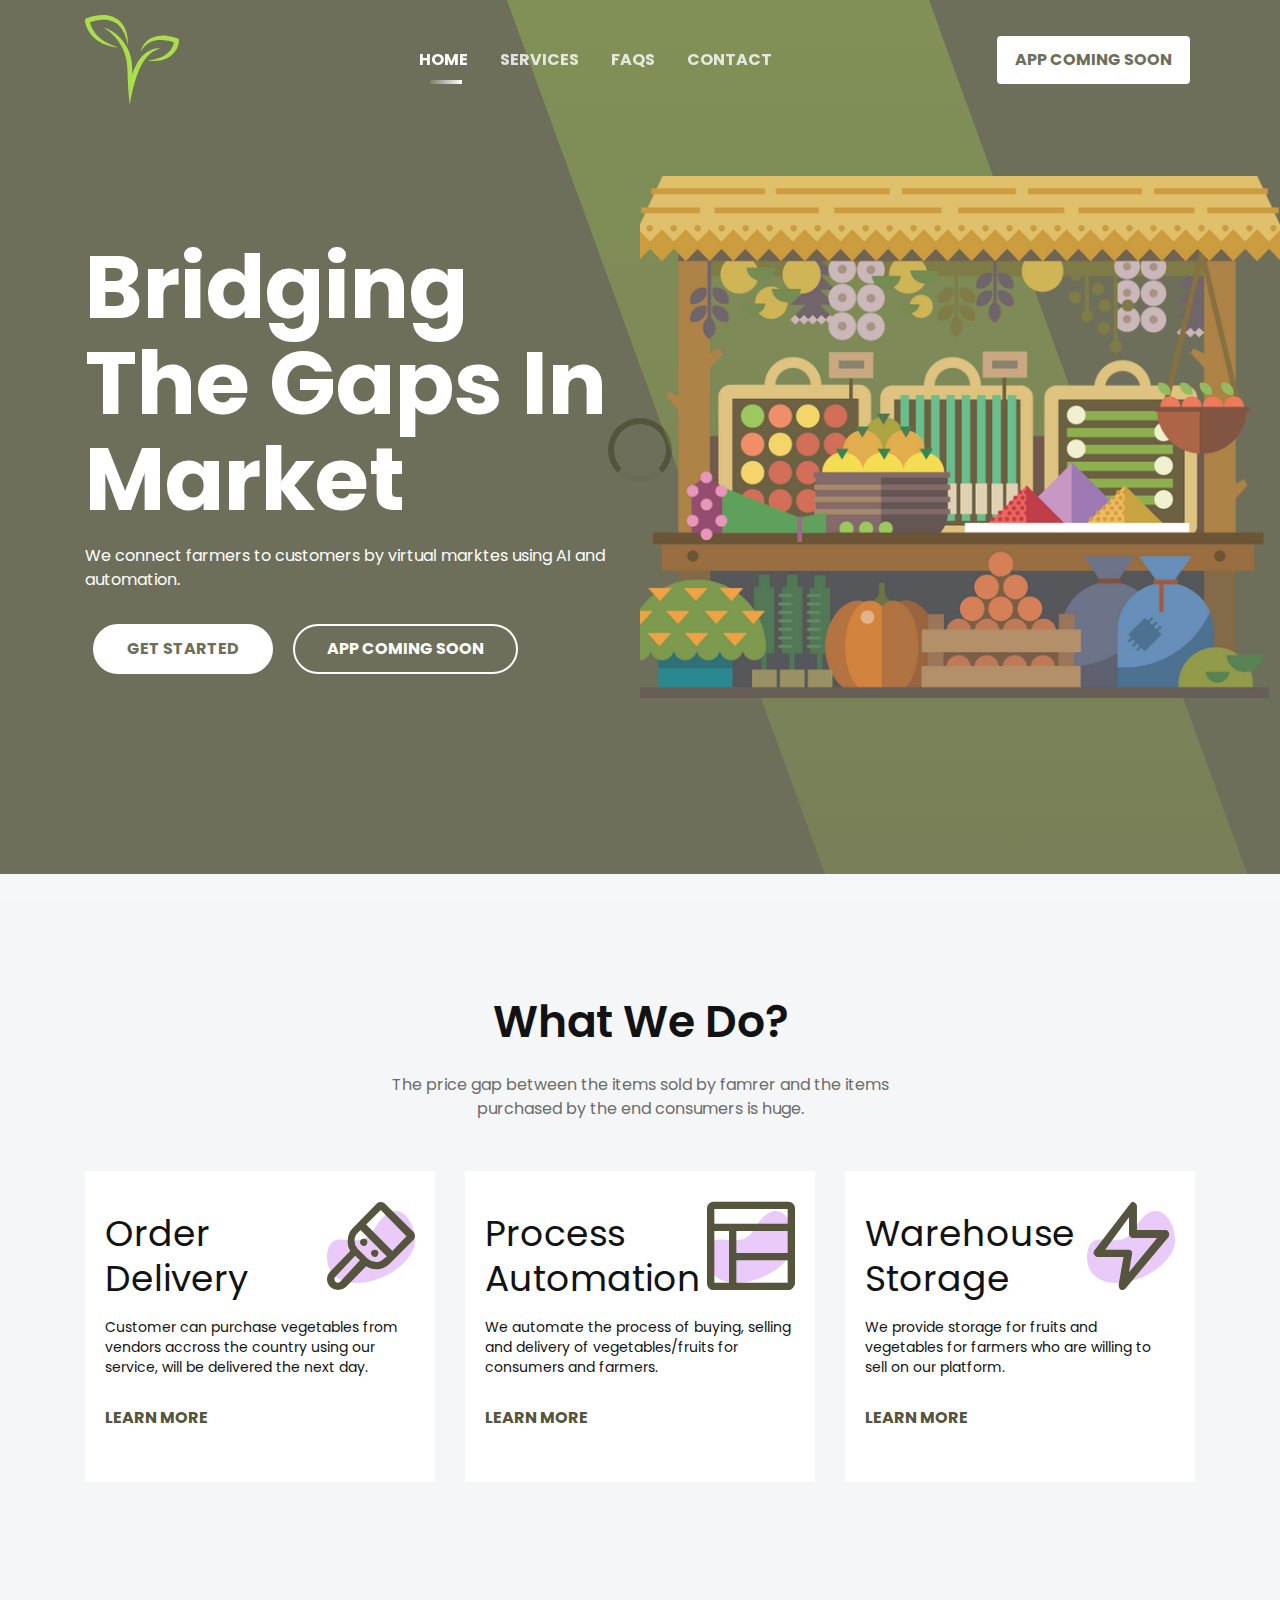
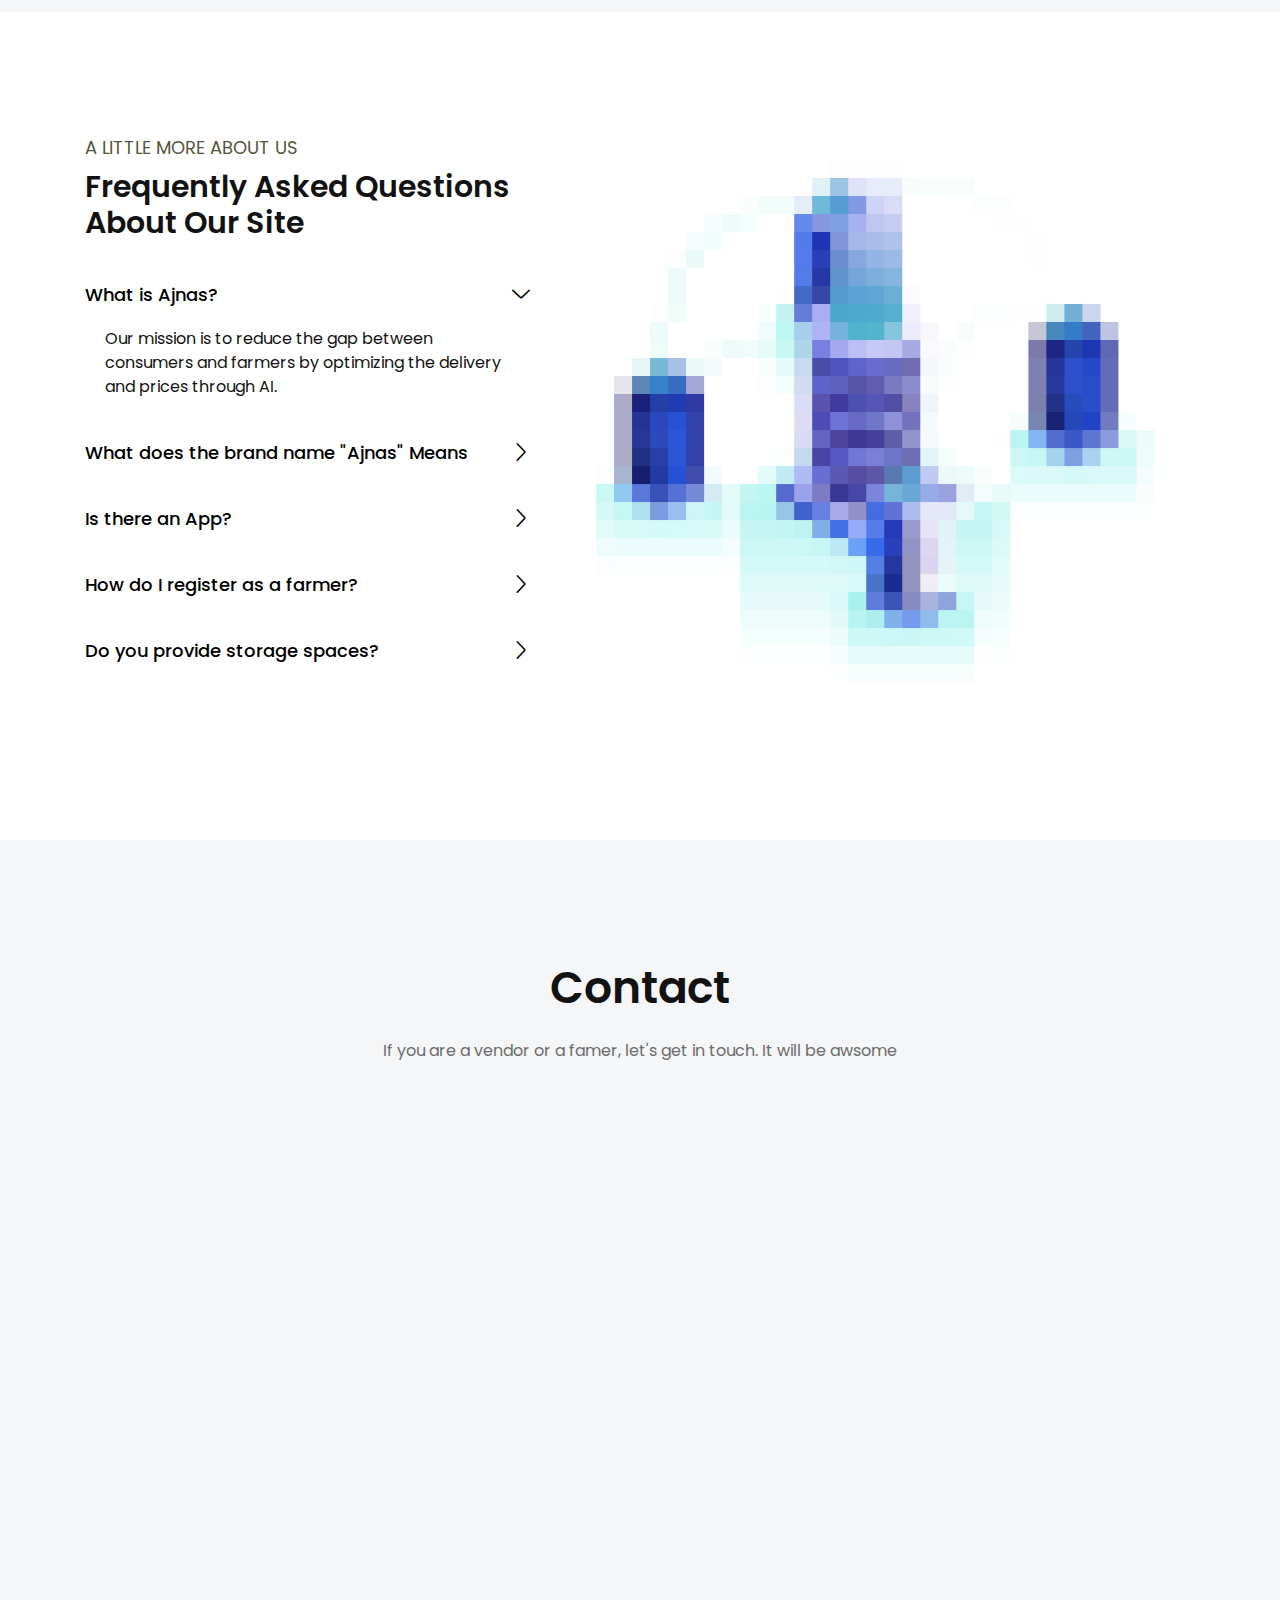
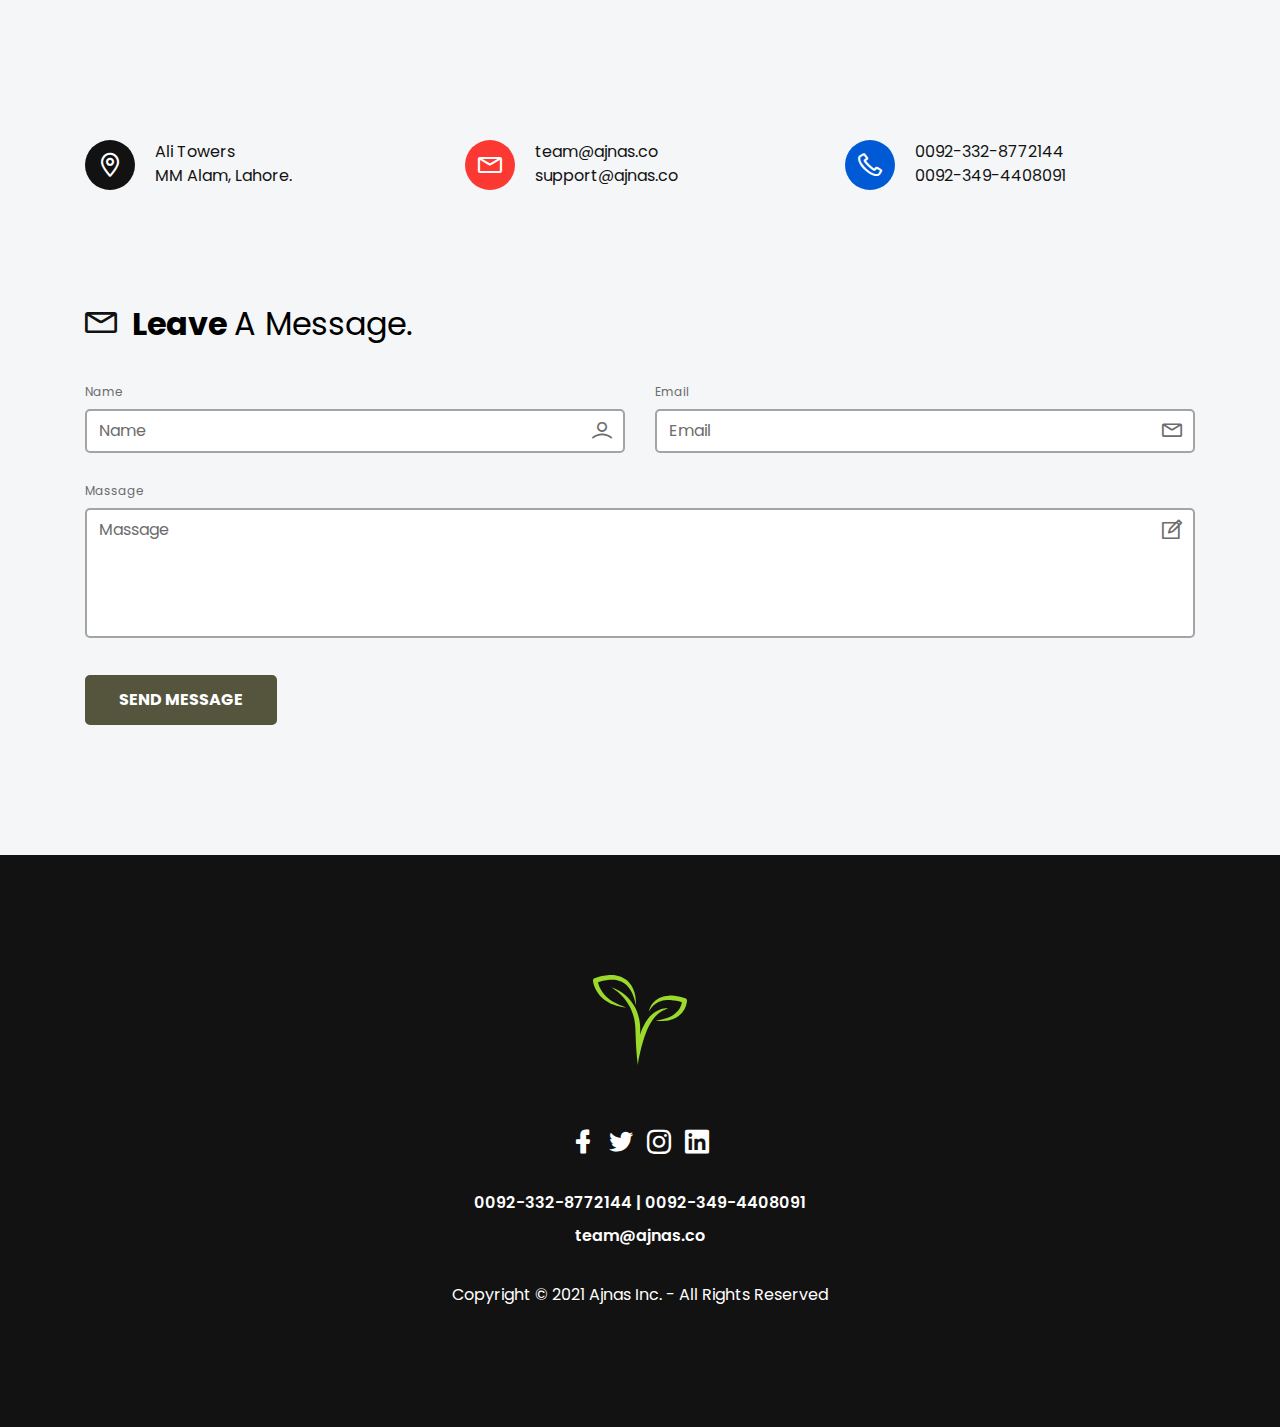
==== commit 8e659b4d: "update value prop" ====
--- a/index.html
+++ b/index.html
@@ -220,7 +220,7 @@
 
                                     <div id="collapseOne" class="collapse show" aria-labelledby="headingOne" data-parent="#accordionExample">
                                         <div class="card-body">
-                                            <p class="text">Ajnas is a startup focusing on bridging the gap between farmers and the consumers using automation tools and AI.</p>
+                                            <p class="text">Our mission is to reduce the gap between consumers and farmers by optimizing the delivery and prices through AI.</p>
                                         </div>
                                     </div> 
                                 </div> <!-- card -->
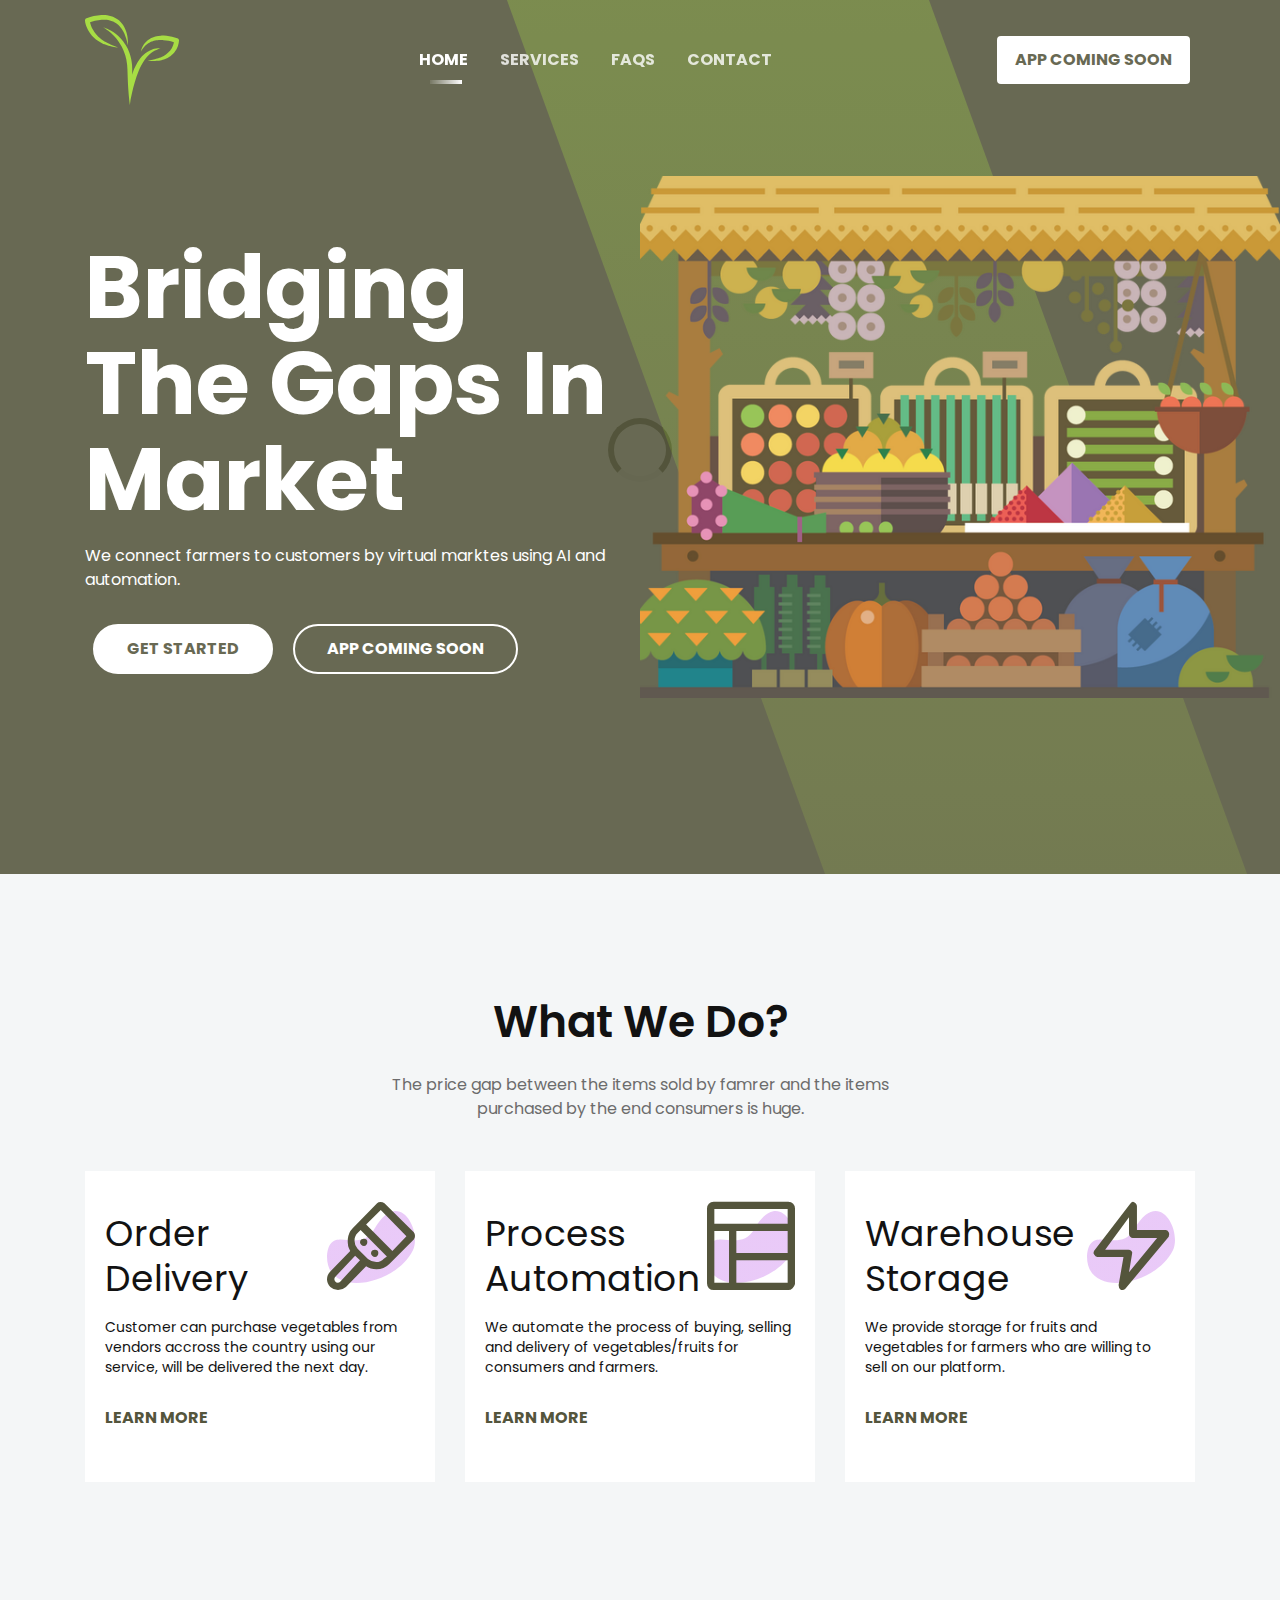
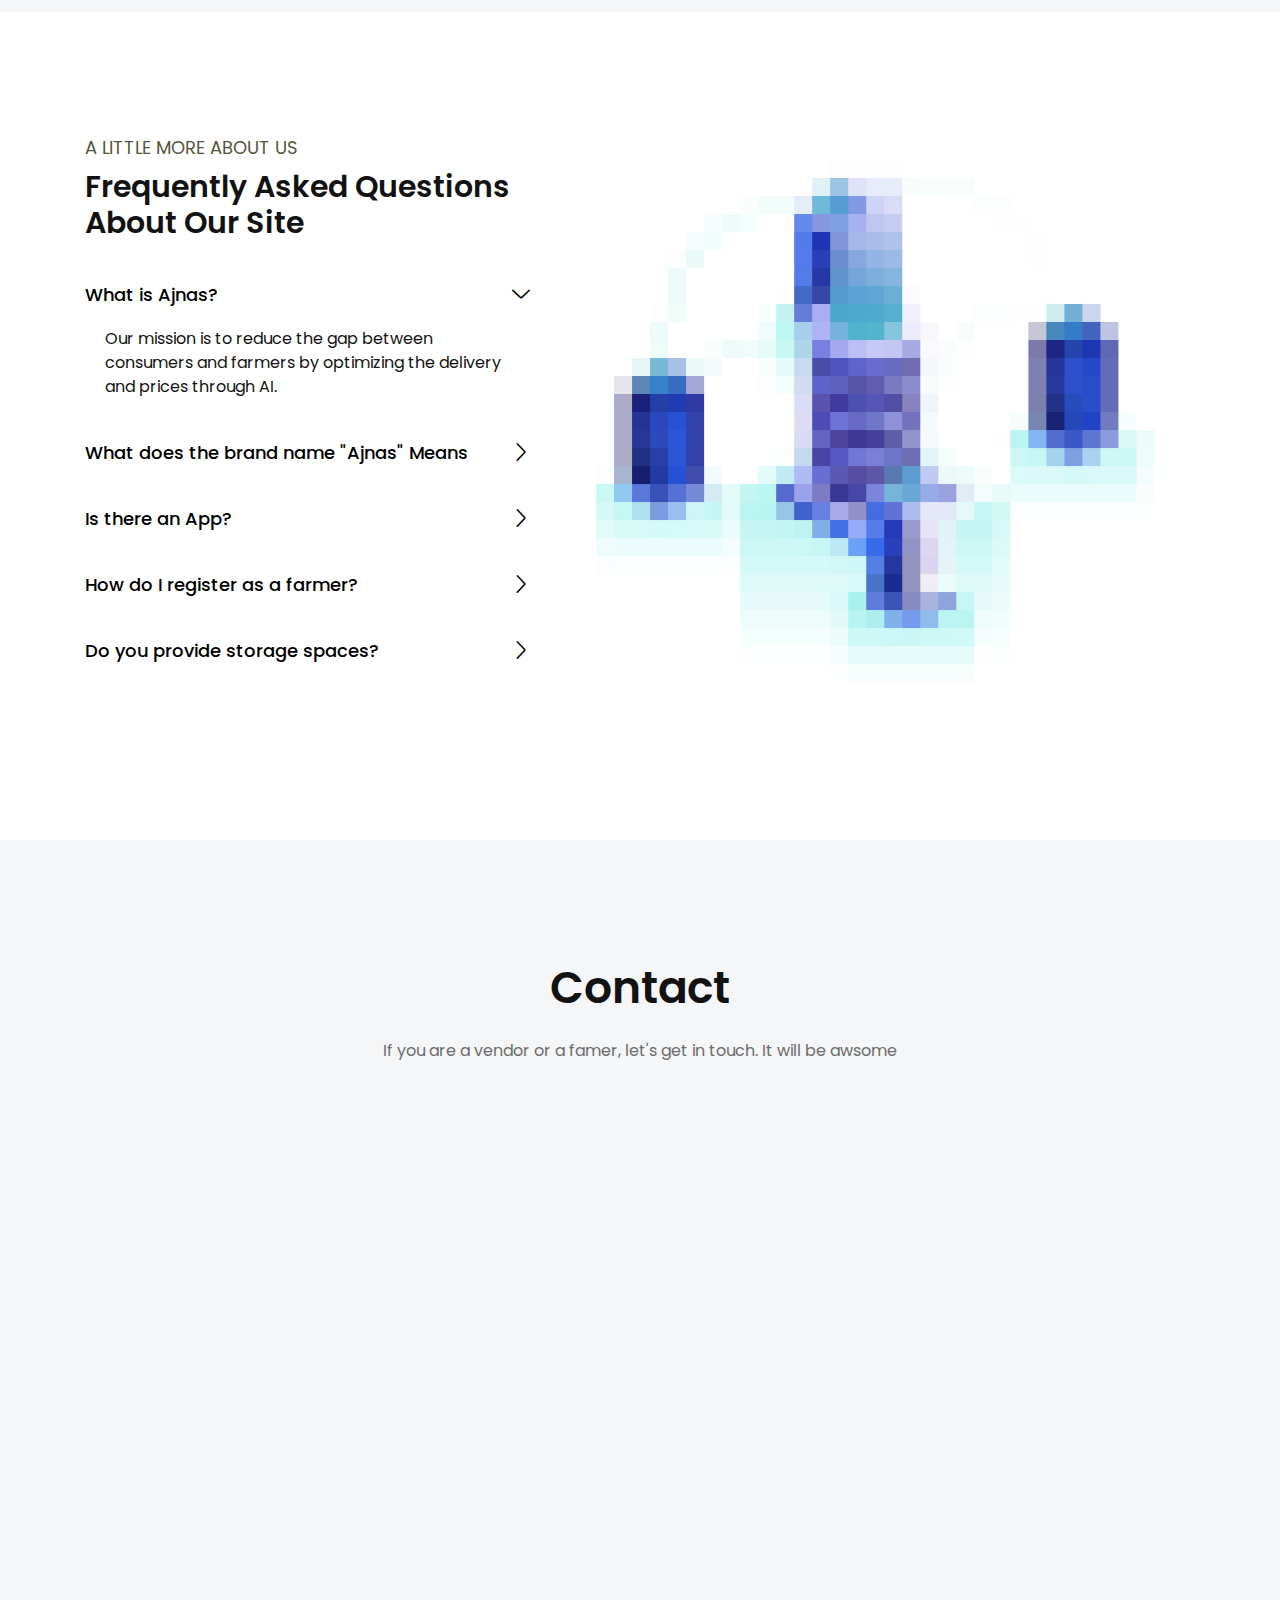
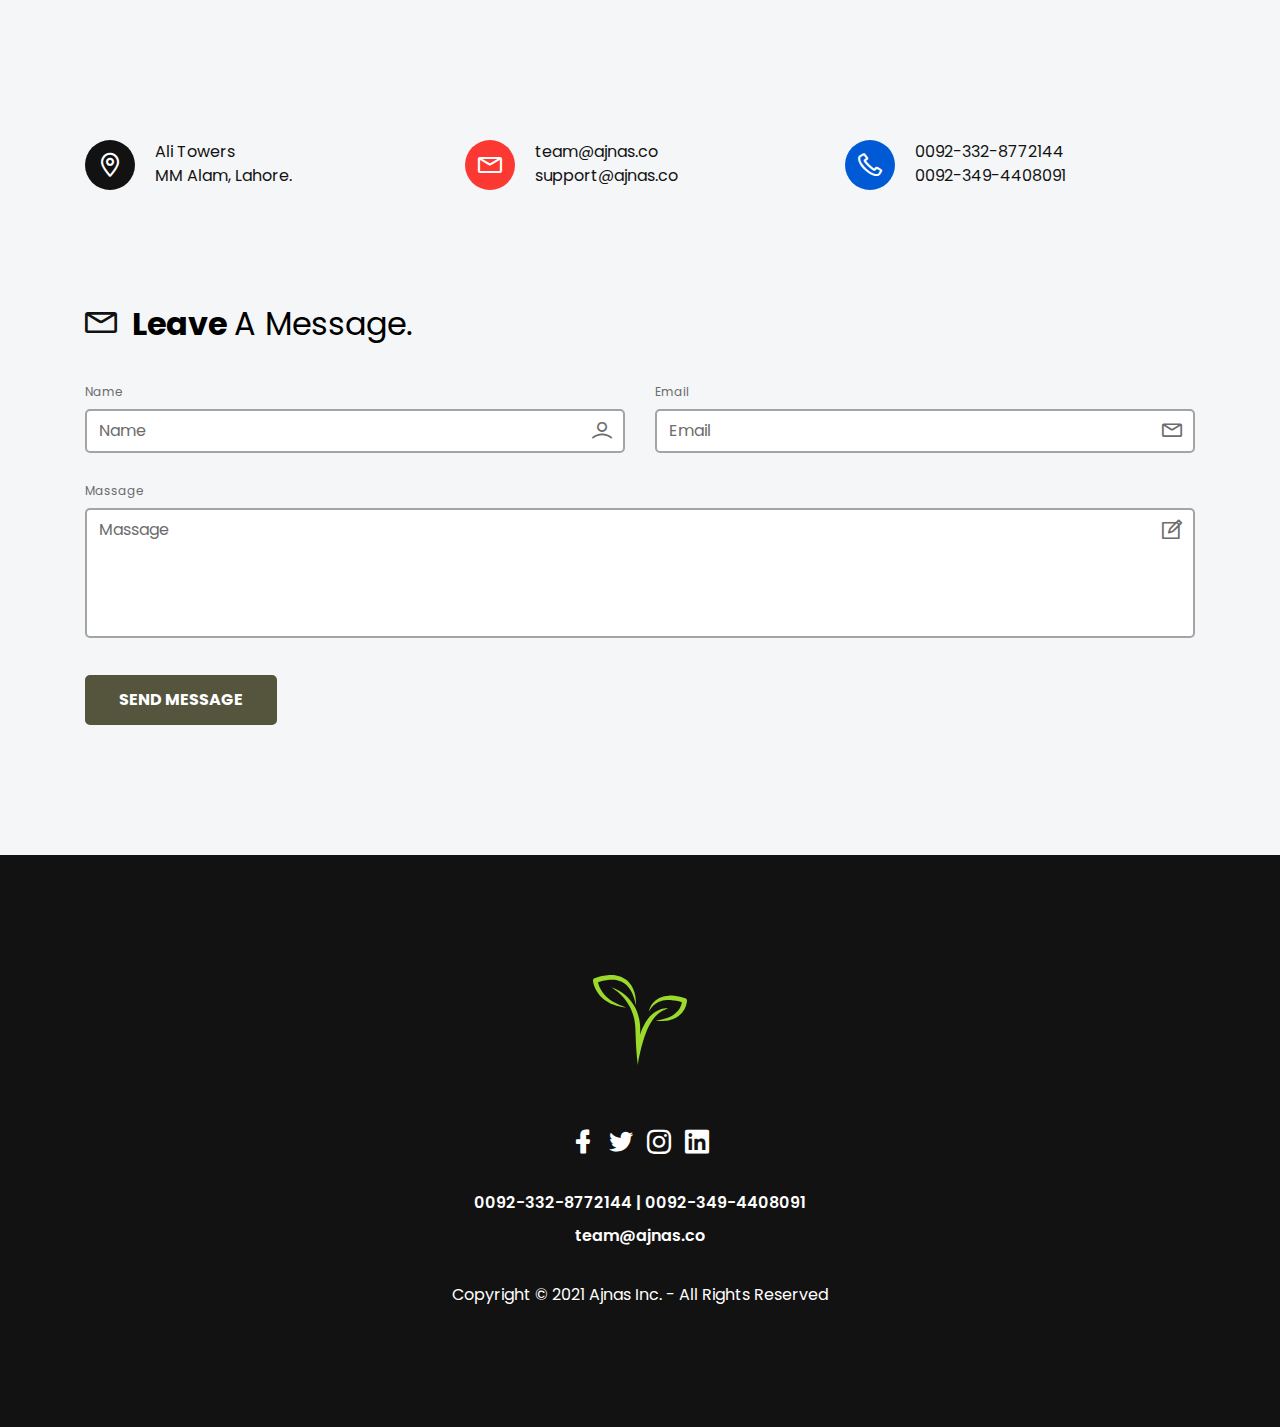
==== commit b0b7cb76: "update social links" ====
--- a/index.html
+++ b/index.html
@@ -1,430 +1,647 @@
-<!doctype html>
+<!DOCTYPE html>
 <html class="no-js" lang="en">
-
-<head>
-    <meta charset="utf-8">
-    
+  <head>
+    <meta charset="utf-8" />
+
     <!--====== Title ======-->
     <title>Ajnas</title>
-    
-    <meta name="description" content="">
-    <meta name="viewport" content="width=device-width, initial-scale=1">
+
+    <meta name="description" content="" />
+    <meta name="viewport" content="width=device-width, initial-scale=1" />
 
     <!--====== Favicon Icon ======-->
-    <link rel="shortcut icon" href="assets/images/favicon.png" type="image/png">
-          
+    <link
+      rel="shortcut icon"
+      href="assets/images/favicon.png"
+      type="image/png"
+    />
+
     <!--====== Line Icons CSS ======-->
-    <link rel="stylesheet" href="assets/css/LineIcons.css">
-        
+    <link rel="stylesheet" href="assets/css/LineIcons.css" />
+
     <!--====== Bootstrap CSS ======-->
-    <link rel="stylesheet" href="assets/css/bootstrap.min.css">
-    
+    <link rel="stylesheet" href="assets/css/bootstrap.min.css" />
+
     <!--====== Default CSS ======-->
-    <link rel="stylesheet" href="assets/css/default.css">
-    
+    <link rel="stylesheet" href="assets/css/default.css" />
+
     <!--====== Style CSS ======-->
-    <link rel="stylesheet" href="assets/css/style.css">
-    
-</head>
-
-<body>
+    <link rel="stylesheet" href="assets/css/style.css" />
+  </head>
+
+  <body>
     <!--[if IE]>
-    <p class="browserupgrade">You are using an <strong>outdated</strong> browser. Please <a href="https://browsehappy.com/">upgrade your browser</a> to improve your experience and security.</p>
-  <![endif]-->
-   
+      <p class="browserupgrade">
+        You are using an <strong>outdated</strong> browser. Please
+        <a href="https://browsehappy.com/">upgrade your browser</a> to improve
+        your experience and security.
+      </p>
+    <![endif]-->
+
     <!--====== PRELOADER PART START ======-->
 
     <div class="preloader">
-        <div class="loader">
-            <div class="ytp-spinner">
-                <div class="ytp-spinner-container">
-                    <div class="ytp-spinner-rotator">
-                        <div class="ytp-spinner-left">
-                            <div class="ytp-spinner-circle"></div>
-                        </div>
-                        <div class="ytp-spinner-right">
-                            <div class="ytp-spinner-circle"></div>
-                        </div>
-                    </div>
-                </div>
-            </div>
-        </div>
+      <div class="loader">
+        <div class="ytp-spinner">
+          <div class="ytp-spinner-container">
+            <div class="ytp-spinner-rotator">
+              <div class="ytp-spinner-left">
+                <div class="ytp-spinner-circle"></div>
+              </div>
+              <div class="ytp-spinner-right">
+                <div class="ytp-spinner-circle"></div>
+              </div>
+            </div>
+          </div>
+        </div>
+      </div>
     </div>
 
     <!--====== PRELOADER PART ENDS ======-->
-    
+
     <!--====== NAVBAR TWO PART START ======-->
 
     <section class="navbar-area">
-        <div class="container">
-            <div class="row">
-                <div class="col-lg-12">
-                    <nav class="navbar navbar-expand-lg">
-                       
-                        <a class="navbar-brand" href="#">
-                            <img src="assets/images/logo.svg" alt="Logo">
-                        </a>
-                        
-                        <button class="navbar-toggler" type="button" data-toggle="collapse" data-target="#navbarTwo" aria-controls="navbarTwo" aria-expanded="false" aria-label="Toggle navigation">
-                            <span class="toggler-icon"></span>
-                            <span class="toggler-icon"></span>
-                            <span class="toggler-icon"></span>
-                        </button>
-
-                        <div class="collapse navbar-collapse sub-menu-bar" id="navbarTwo">
-                            <ul class="navbar-nav m-auto">
-                                <li class="nav-item active"><a class="page-scroll" href="#home">home</a></li>
-                                <li class="nav-item"><a class="page-scroll" href="#services">Services</a></li>
-                               
-                                <li class="nav-item"><a class="page-scroll" href="#about">FAQs</a></li>
-                                
-                                <li class="nav-item"><a class="page-scroll" href="#contact">Contact</a></li>
-                            </ul>
-                        </div>
-                        
-                        <div class="navbar-btn d-none d-sm-inline-block">
-                            <ul>
-                                <li><a class="solid" href="#">App Coming Soon</a></li>
-                            </ul>
-                        </div>
-                    </nav> <!-- navbar -->
-                </div>
-            </div> <!-- row -->
-        </div> <!-- container -->
+      <div class="container">
+        <div class="row">
+          <div class="col-lg-12">
+            <nav class="navbar navbar-expand-lg">
+              <a class="navbar-brand" href="#">
+                <img src="assets/images/logo.svg" alt="Logo" />
+              </a>
+
+              <button
+                class="navbar-toggler"
+                type="button"
+                data-toggle="collapse"
+                data-target="#navbarTwo"
+                aria-controls="navbarTwo"
+                aria-expanded="false"
+                aria-label="Toggle navigation"
+              >
+                <span class="toggler-icon"></span>
+                <span class="toggler-icon"></span>
+                <span class="toggler-icon"></span>
+              </button>
+
+              <div class="collapse navbar-collapse sub-menu-bar" id="navbarTwo">
+                <ul class="navbar-nav m-auto">
+                  <li class="nav-item active">
+                    <a class="page-scroll" href="#home">home</a>
+                  </li>
+                  <li class="nav-item">
+                    <a class="page-scroll" href="#services">Services</a>
+                  </li>
+
+                  <li class="nav-item">
+                    <a class="page-scroll" href="#about">FAQs</a>
+                  </li>
+
+                  <li class="nav-item">
+                    <a class="page-scroll" href="#contact">Contact</a>
+                  </li>
+                </ul>
+              </div>
+
+              <div class="navbar-btn d-none d-sm-inline-block">
+                <ul>
+                  <li><a class="solid" href="#">App Coming Soon</a></li>
+                </ul>
+              </div>
+            </nav>
+            <!-- navbar -->
+          </div>
+        </div>
+        <!-- row -->
+      </div>
+      <!-- container -->
     </section>
 
     <!--====== NAVBAR TWO PART ENDS ======-->
-    
+
     <!--====== SLIDER PART START ======-->
 
     <section id="home" class="slider_area">
-        <div id="carouselThree" class="carousel slide" data-ride="carousel">
-           
-
-            <div class="carousel-inner">
-                <div class="carousel-item active">
-                    <div class="container">
-                        <div class="row">
-                            <div class="col-lg-6">
-                                <div class="slider-content">
-                                    <h1 class="title">Bridging The Gaps In Market</h1>
-                                    <p class="text">We connect farmers to customers by virtual marktes using AI and automation. </p>
-                                    <ul class="slider-btn rounded-buttons">
-                                        <li><a class="main-btn rounded-one page-scroll" href="#contact">GET STARTED</a></li>
-                                        <li><a class="main-btn rounded-two" href="#">App Coming Soon</a></li>
-                                    </ul>
-                                </div>
-                            </div>
-                        </div> <!-- row -->
-                    </div> <!-- container -->
-                    <div class="slider-image-box d-none d-lg-flex align-items-center">
-                        <div class="slider-image">
-                            <img src="assets/images/slider/1.png" alt="Hero">
-                        </div> <!-- slider-imgae -->
-                    </div> <!-- slider-imgae box -->
-                </div> <!-- carousel-item -->
-
-               
-            </div>
-
-        
-        </div>
+      <div id="carouselThree" class="carousel slide" data-ride="carousel">
+        <div class="carousel-inner">
+          <div class="carousel-item active">
+            <div class="container">
+              <div class="row">
+                <div class="col-lg-6">
+                  <div class="slider-content">
+                    <h1 class="title">Bridging The Gaps In Market</h1>
+                    <p class="text">
+                      We connect farmers to customers by virtual marktes using
+                      AI and automation.
+                    </p>
+                    <ul class="slider-btn rounded-buttons">
+                      <li>
+                        <a
+                          class="main-btn rounded-one page-scroll"
+                          href="#contact"
+                          >GET STARTED</a
+                        >
+                      </li>
+                      <li>
+                        <a class="main-btn rounded-two" href="#"
+                          >App Coming Soon</a
+                        >
+                      </li>
+                    </ul>
+                  </div>
+                </div>
+              </div>
+              <!-- row -->
+            </div>
+            <!-- container -->
+            <div class="slider-image-box d-none d-lg-flex align-items-center">
+              <div class="slider-image">
+                <img src="assets/images/slider/1.png" alt="Hero" />
+              </div>
+              <!-- slider-imgae -->
+            </div>
+            <!-- slider-imgae box -->
+          </div>
+          <!-- carousel-item -->
+        </div>
+      </div>
     </section>
 
     <!--====== SLIDER PART ENDS ======-->
-    
+
     <!--====== FEATRES TWO PART START ======-->
 
     <section id="services" class="features-area">
-        <div class="container">
-            <div class="row justify-content-center">
-                <div class="col-lg-6 col-md-10">
-                    <div class="section-title text-center pb-10">
-                        <h3 class="title">What We Do?</h3>
-                        <p class="text">The price gap between the items sold by famrer and the items purchased by the end consumers is huge.</p>
-                    </div> <!-- row -->
-                </div>
-            </div> <!-- row -->
-            <div class="row justify-content-center">
-                <div class="col-lg-4 col-md-7 col-sm-9">
-                    <div class="single-features mt-40">
-                        <div class="features-title-icon d-flex justify-content-between">
-                            <h4 class="features-title"><a href="#">Order Delivery</a></h4>
-                            <div class="features-icon">
-                                <i class="lni lni-brush"></i>
-                                <img class="shape" src="assets/images/f-shape-1.svg" alt="Shape">
-                            </div>
-                        </div>
-                        <div class="features-content">
-                            <p class="text">Customer can purchase vegetables from vendors accross the country using our service, will be delivered the next day.</p>
-                            <a class="features-btn" href="#">LEARN MORE</a>
-                        </div>
-                    </div> <!-- single features -->
-                </div>
-                <div class="col-lg-4 col-md-7 col-sm-9">
-                    <div class="single-features mt-40">
-                        <div class="features-title-icon d-flex justify-content-between">
-                            <h4 class="features-title"><a href="#">Process Automation</a></h4>
-                            <div class="features-icon">
-                                <i class="lni lni-layout"></i>
-                                <img class="shape" src="assets/images/f-shape-1.svg" alt="Shape">
-                            </div>
-                        </div>
-                        <div class="features-content">
-                            <p class="text">We automate the process of buying, selling and delivery of vegetables/fruits for consumers and farmers.  </p>
-                            <a class="features-btn" href="#">LEARN MORE</a>
-                        </div>
-                    </div> <!-- single features -->
-                </div>
-                <div class="col-lg-4 col-md-7 col-sm-9">
-                    <div class="single-features mt-40">
-                        <div class="features-title-icon d-flex justify-content-between">
-                            <h4 class="features-title"><a href="#">Warehouse Storage</a></h4>
-                            <div class="features-icon">
-                                <i class="lni lni-bolt"></i>
-                                <img class="shape" src="assets/images/f-shape-1.svg" alt="Shape">
-                            </div>
-                        </div>
-                        <div class="features-content">
-                            <p class="text">We provide storage for fruits and vegetables for farmers who are willing to sell on our platform.</p>
-                            <a class="features-btn" href="#">LEARN MORE</a>
-                        </div>
-                    </div> <!-- single features -->
-                </div>
-            </div> <!-- row -->
-        </div> <!-- container -->
+      <div class="container">
+        <div class="row justify-content-center">
+          <div class="col-lg-6 col-md-10">
+            <div class="section-title text-center pb-10">
+              <h3 class="title">What We Do?</h3>
+              <p class="text">
+                The price gap between the items sold by famrer and the items
+                purchased by the end consumers is huge.
+              </p>
+            </div>
+            <!-- row -->
+          </div>
+        </div>
+        <!-- row -->
+        <div class="row justify-content-center">
+          <div class="col-lg-4 col-md-7 col-sm-9">
+            <div class="single-features mt-40">
+              <div class="features-title-icon d-flex justify-content-between">
+                <h4 class="features-title"><a href="#">Order Delivery</a></h4>
+                <div class="features-icon">
+                  <i class="lni lni-brush"></i>
+                  <img
+                    class="shape"
+                    src="assets/images/f-shape-1.svg"
+                    alt="Shape"
+                  />
+                </div>
+              </div>
+              <div class="features-content">
+                <p class="text">
+                  Customer can purchase vegetables from vendors accross the
+                  country using our service, will be delivered the next day.
+                </p>
+                <a class="features-btn" href="#">LEARN MORE</a>
+              </div>
+            </div>
+            <!-- single features -->
+          </div>
+          <div class="col-lg-4 col-md-7 col-sm-9">
+            <div class="single-features mt-40">
+              <div class="features-title-icon d-flex justify-content-between">
+                <h4 class="features-title">
+                  <a href="#">Process Automation</a>
+                </h4>
+                <div class="features-icon">
+                  <i class="lni lni-layout"></i>
+                  <img
+                    class="shape"
+                    src="assets/images/f-shape-1.svg"
+                    alt="Shape"
+                  />
+                </div>
+              </div>
+              <div class="features-content">
+                <p class="text">
+                  We automate the process of buying, selling and delivery of
+                  vegetables/fruits for consumers and farmers.
+                </p>
+                <a class="features-btn" href="#">LEARN MORE</a>
+              </div>
+            </div>
+            <!-- single features -->
+          </div>
+          <div class="col-lg-4 col-md-7 col-sm-9">
+            <div class="single-features mt-40">
+              <div class="features-title-icon d-flex justify-content-between">
+                <h4 class="features-title">
+                  <a href="#">Warehouse Storage</a>
+                </h4>
+                <div class="features-icon">
+                  <i class="lni lni-bolt"></i>
+                  <img
+                    class="shape"
+                    src="assets/images/f-shape-1.svg"
+                    alt="Shape"
+                  />
+                </div>
+              </div>
+              <div class="features-content">
+                <p class="text">
+                  We provide storage for fruits and vegetables for farmers who
+                  are willing to sell on our platform.
+                </p>
+                <a class="features-btn" href="#">LEARN MORE</a>
+              </div>
+            </div>
+            <!-- single features -->
+          </div>
+        </div>
+        <!-- row -->
+      </div>
+      <!-- container -->
     </section>
 
     <!--====== FEATRES TWO PART ENDS ======-->
-    
-  
-    
-  
+
     <!--====== ABOUT PART START ======-->
 
     <section id="about" class="about-area">
-        <div class="container">
-            <div class="row">
-                <div class="col-lg-5">
-                    <div class="faq-content mt-45">
-                        <div class="about-title">
-                            <h6 class="sub-title">A Little More About Us</h6>
-                            <h4 class="title">Frequently Asked Questions <br> About Our Site</h4>
-                        </div> <!-- faq title -->
-                        <div class="about-accordion">
-                            <div class="accordion" id="accordionExample">
-                                <div class="card">
-                                    <div class="card-header" id="headingOne">
-                                        <a href="#" data-toggle="collapse" data-target="#collapseOne" aria-expanded="true" aria-controls="collapseOne">What is Ajnas?</a>
-                                    </div>
-
-                                    <div id="collapseOne" class="collapse show" aria-labelledby="headingOne" data-parent="#accordionExample">
-                                        <div class="card-body">
-                                            <p class="text">Our mission is to reduce the gap between consumers and farmers by optimizing the delivery and prices through AI.</p>
-                                        </div>
-                                    </div> 
-                                </div> <!-- card -->
-                                <div class="card">
-                                    <div class="card-header" id="headingTwo">
-                                        <a href="#" class="collapsed" data-toggle="collapse" data-target="#collapseTwo" aria-expanded="false" aria-controls="collapseTwo">What does the brand name "Ajnas" Means</a>
-                                    </div>
-                                    <div id="collapseTwo" class="collapse" aria-labelledby="headingTwo" data-parent="#accordionExample">
-                                        <div class="card-body">
-                                            <p class="text">Ajnas is an urdu origin word <strong>اجناس </strong>which means commodity</p>
-                                        </div>
-                                    </div>
-                                </div> <!-- card -->
-                                <div class="card">
-                                    <div class="card-header" id="headingThree">
-                                        <a href="#" class="collapsed" data-toggle="collapse" data-target="#collapseThree" aria-expanded="false" aria-controls="collapseThree">Is there an App?</a>
-                                    </div>
-                                    <div id="collapseThree" class="collapse" aria-labelledby="headingThree" data-parent="#accordionExample">
-                                        <div class="card-body">
-                                            <p class="text">Currently we are taking mannual orders on our listed phone numbers, but our apps will be availabe on AppStore and Playstore very soon</p>
-                                        </div>
-                                    </div>
-                                </div> <!-- card -->
-                                <div class="card">
-                                    <div class="card-header" id="headingFore">
-                                        <a href="#" class="collapsed" data-toggle="collapse" data-target="#collapseFore" aria-expanded="false" aria-controls="collapseFore">How do I register as a farmer?</a>
-                                    </div>
-                                    <div id="collapseFore" class="collapse" aria-labelledby="headingFore" data-parent="#accordionExample">
-                                        <div class="card-body">
-                                            <p class="text">Fill out the form below, and we will get back to you as soon as possible to register you.</p>
-                                        </div>
-                                    </div>
-                                </div> <!-- card -->
-                                <div class="card">
-                                    <div class="card-header" id="headingFive">
-                                        <a href="#" class="collapsed" data-toggle="collapse" data-target="#collapseFive" aria-expanded="false" aria-controls="collapseFive">Do you provide storage spaces?</a>
-                                    </div>
-                                    <div id="collapseFive" class="collapse" aria-labelledby="headingFive" data-parent="#accordionExample">
-                                        <div class="card-body">
-                                            <p class="text">Yes, we provide storage spaces for our farmers at a very low cost</p>
-                                        </div>
-                                    </div>
-                                </div> <!-- card -->
-                            </div>
-                        </div> <!-- faq accordion -->
-                    </div> <!-- faq content -->
-                </div>
-                <div class="col-lg-7">
-                    <div class="about-image mt-50">
-                        <img src="assets/images/about.jpg" alt="about">
-                    </div> <!-- faq image -->
-                </div>
-            </div> <!-- row -->
-        </div> <!-- container -->
+      <div class="container">
+        <div class="row">
+          <div class="col-lg-5">
+            <div class="faq-content mt-45">
+              <div class="about-title">
+                <h6 class="sub-title">A Little More About Us</h6>
+                <h4 class="title">
+                  Frequently Asked Questions <br />
+                  About Our Site
+                </h4>
+              </div>
+              <!-- faq title -->
+              <div class="about-accordion">
+                <div class="accordion" id="accordionExample">
+                  <div class="card">
+                    <div class="card-header" id="headingOne">
+                      <a
+                        href="#"
+                        data-toggle="collapse"
+                        data-target="#collapseOne"
+                        aria-expanded="true"
+                        aria-controls="collapseOne"
+                        >What is Ajnas?</a
+                      >
+                    </div>
+
+                    <div
+                      id="collapseOne"
+                      class="collapse show"
+                      aria-labelledby="headingOne"
+                      data-parent="#accordionExample"
+                    >
+                      <div class="card-body">
+                        <p class="text">
+                          Our mission is to reduce the gap between consumers and
+                          farmers by optimizing the delivery and prices through
+                          AI.
+                        </p>
+                      </div>
+                    </div>
+                  </div>
+                  <!-- card -->
+                  <div class="card">
+                    <div class="card-header" id="headingTwo">
+                      <a
+                        href="#"
+                        class="collapsed"
+                        data-toggle="collapse"
+                        data-target="#collapseTwo"
+                        aria-expanded="false"
+                        aria-controls="collapseTwo"
+                        >What does the brand name "Ajnas" Means</a
+                      >
+                    </div>
+                    <div
+                      id="collapseTwo"
+                      class="collapse"
+                      aria-labelledby="headingTwo"
+                      data-parent="#accordionExample"
+                    >
+                      <div class="card-body">
+                        <p class="text">
+                          Ajnas is an urdu origin word
+                          <strong>اجناس </strong>which means commodity
+                        </p>
+                      </div>
+                    </div>
+                  </div>
+                  <!-- card -->
+                  <div class="card">
+                    <div class="card-header" id="headingThree">
+                      <a
+                        href="#"
+                        class="collapsed"
+                        data-toggle="collapse"
+                        data-target="#collapseThree"
+                        aria-expanded="false"
+                        aria-controls="collapseThree"
+                        >Is there an App?</a
+                      >
+                    </div>
+                    <div
+                      id="collapseThree"
+                      class="collapse"
+                      aria-labelledby="headingThree"
+                      data-parent="#accordionExample"
+                    >
+                      <div class="card-body">
+                        <p class="text">
+                          Currently we are taking mannual orders on our listed
+                          phone numbers, but our apps will be availabe on
+                          AppStore and Playstore very soon
+                        </p>
+                      </div>
+                    </div>
+                  </div>
+                  <!-- card -->
+                  <div class="card">
+                    <div class="card-header" id="headingFore">
+                      <a
+                        href="#"
+                        class="collapsed"
+                        data-toggle="collapse"
+                        data-target="#collapseFore"
+                        aria-expanded="false"
+                        aria-controls="collapseFore"
+                        >How do I register as a farmer?</a
+                      >
+                    </div>
+                    <div
+                      id="collapseFore"
+                      class="collapse"
+                      aria-labelledby="headingFore"
+                      data-parent="#accordionExample"
+                    >
+                      <div class="card-body">
+                        <p class="text">
+                          Fill out the form below, and we will get back to you
+                          as soon as possible to register you.
+                        </p>
+                      </div>
+                    </div>
+                  </div>
+                  <!-- card -->
+                  <div class="card">
+                    <div class="card-header" id="headingFive">
+                      <a
+                        href="#"
+                        class="collapsed"
+                        data-toggle="collapse"
+                        data-target="#collapseFive"
+                        aria-expanded="false"
+                        aria-controls="collapseFive"
+                        >Do you provide storage spaces?</a
+                      >
+                    </div>
+                    <div
+                      id="collapseFive"
+                      class="collapse"
+                      aria-labelledby="headingFive"
+                      data-parent="#accordionExample"
+                    >
+                      <div class="card-body">
+                        <p class="text">
+                          Yes, we provide storage spaces for our farmers at a
+                          very low cost
+                        </p>
+                      </div>
+                    </div>
+                  </div>
+                  <!-- card -->
+                </div>
+              </div>
+              <!-- faq accordion -->
+            </div>
+            <!-- faq content -->
+          </div>
+          <div class="col-lg-7">
+            <div class="about-image mt-50">
+              <img src="assets/images/about.jpg" alt="about" />
+            </div>
+            <!-- faq image -->
+          </div>
+        </div>
+        <!-- row -->
+      </div>
+      <!-- container -->
     </section>
 
     <!--====== ABOUT PART ENDS ======-->
-   
-    
-  
-    
+
     <!--====== CONTACT PART START ======-->
 
     <section id="contact" class="contact-area">
-        <div class="container">
-            <div class="row justify-content-center">
-                <div class="col-lg-6 col-md-10">
-                    <div class="section-title text-center pb-30">
-                        <h3 class="title">Contact</h3>
-                        <p class="text">If you are a vendor or a famer, let's get in touch. It will be awsome </p>
-                    </div> <!-- section title -->
-                </div>
-            </div> <!-- row -->
-            <div class="row">
-                <div class="col-lg-12">
-                    <div class="contact-map mt-30">
-                        <iframe src="https://www.google.com/maps/embed?pb=!1m18!1m12!1m3!1d3401.474686500227!2d74.34885605069624!3d31.511120081281238!2m3!1f0!2f0!3f0!3m2!1i1024!2i768!4f13.1!3m3!1m2!1s0x39190551c9fc0909%3A0xc2d8529bc5097f06!2sAli%20Tower!5e0!3m2!1sen!2s!4v1631199109972!5m2!1sen!2s" width="600" height="450" style="border:0;" allowfullscreen="" loading="lazy"></iframe>
-                    </div> <!-- row -->
-                </div>
-            </div> <!-- row -->
-            <div class="contact-info pt-30">
+      <div class="container">
+        <div class="row justify-content-center">
+          <div class="col-lg-6 col-md-10">
+            <div class="section-title text-center pb-30">
+              <h3 class="title">Contact</h3>
+              <p class="text">
+                If you are a vendor or a famer, let's get in touch. It will be
+                awsome
+              </p>
+            </div>
+            <!-- section title -->
+          </div>
+        </div>
+        <!-- row -->
+        <div class="row">
+          <div class="col-lg-12">
+            <div class="contact-map mt-30">
+              <iframe
+                src="https://www.google.com/maps/embed?pb=!1m18!1m12!1m3!1d3401.474686500227!2d74.34885605069624!3d31.511120081281238!2m3!1f0!2f0!3f0!3m2!1i1024!2i768!4f13.1!3m3!1m2!1s0x39190551c9fc0909%3A0xc2d8529bc5097f06!2sAli%20Tower!5e0!3m2!1sen!2s!4v1631199109972!5m2!1sen!2s"
+                width="600"
+                height="450"
+                style="border: 0"
+                allowfullscreen=""
+                loading="lazy"
+              ></iframe>
+            </div>
+            <!-- row -->
+          </div>
+        </div>
+        <!-- row -->
+        <div class="contact-info pt-30">
+          <div class="row">
+            <div class="col-lg-4 col-md-6">
+              <div class="single-contact-info contact-color-1 mt-30 d-flex">
+                <div class="contact-info-icon">
+                  <i class="lni lni-map-marker"></i>
+                </div>
+                <div class="contact-info-content media-body">
+                  <p class="text">Ali Towers<br />MM Alam, Lahore.</p>
+                </div>
+              </div>
+              <!-- single contact info -->
+            </div>
+            <div class="col-lg-4 col-md-6">
+              <div class="single-contact-info contact-color-2 mt-30 d-flex">
+                <div class="contact-info-icon">
+                  <i class="lni lni-envelope"></i>
+                </div>
+                <div class="contact-info-content media-body">
+                  <p class="text">team@ajnas.co</p>
+                  <p class="text">support@ajnas.co</p>
+                </div>
+              </div>
+              <!-- single contact info -->
+            </div>
+            <div class="col-lg-4 col-md-6">
+              <div class="single-contact-info contact-color-3 mt-30 d-flex">
+                <div class="contact-info-icon">
+                  <i class="lni lni-phone"></i>
+                </div>
+                <div class="contact-info-content media-body">
+                  <p class="text">0092-332-8772144</p>
+                  <p class="text">0092-349-4408091</p>
+                </div>
+              </div>
+              <!-- single contact info -->
+            </div>
+          </div>
+          <!-- row -->
+        </div>
+        <!-- contact info -->
+        <div class="row">
+          <div class="col-lg-12">
+            <div class="contact-wrapper form-style-two pt-115">
+              <h4 class="contact-title pb-10">
+                <i class="lni lni-envelope"></i> Leave <span>A Message.</span>
+              </h4>
+
+              <form id="contact-form" action="assets/contact.php" method="post">
                 <div class="row">
-                    <div class="col-lg-4 col-md-6">
-                        <div class="single-contact-info contact-color-1 mt-30 d-flex ">
-                            <div class="contact-info-icon">
-                                <i class="lni lni-map-marker"></i>
-                            </div>
-                            <div class="contact-info-content media-body">
-                                <p class="text"> Ali Towers<br>MM Alam, Lahore.</p>
-                            </div>
-                        </div> <!-- single contact info -->
-                    </div>
-                    <div class="col-lg-4 col-md-6">
-                        <div class="single-contact-info contact-color-2 mt-30 d-flex ">
-                            <div class="contact-info-icon">
-                                <i class="lni lni-envelope"></i>
-                            </div>
-                            <div class="contact-info-content media-body">
-                                <p class="text">team@ajnas.co</p>
-                                <p class="text">support@ajnas.co</p>
-                            </div>
-                        </div> <!-- single contact info -->
-                    </div>
-                    <div class="col-lg-4 col-md-6">
-                        <div class="single-contact-info contact-color-3 mt-30 d-flex ">
-                            <div class="contact-info-icon">
-                                <i class="lni lni-phone"></i>
-                            </div>
-                            <div class="contact-info-content media-body">
-                                <p class="text">0092-332-8772144</p>
-                                <p class="text">0092-349-4408091</p>
-                            </div>
-                        </div> <!-- single contact info -->
-                    </div>
-                </div> <!-- row -->
-            </div> <!-- contact info -->
-            <div class="row">
-                <div class="col-lg-12">
-                    <div class="contact-wrapper form-style-two pt-115">
-                        <h4 class="contact-title pb-10"><i class="lni lni-envelope"></i> Leave <span>A Message.</span></h4>
-                        
-                        <form id="contact-form" action="assets/contact.php" method="post">
-                            <div class="row">
-                                <div class="col-md-6">
-                                    <div class="form-input mt-25">
-                                        <label>Name</label>
-                                        <div class="input-items default">
-                                            <input name="name" type="text" placeholder="Name">
-                                            <i class="lni lni-user"></i>
-                                        </div>
-                                    </div> <!-- form input -->
-                                </div>
-                                <div class="col-md-6">
-                                    <div class="form-input mt-25">
-                                        <label>Email</label>
-                                        <div class="input-items default">
-                                            <input type="email" name="email" placeholder="Email">
-                                            <i class="lni lni-envelope"></i>
-                                        </div>
-                                    </div> <!-- form input -->
-                                </div>
-                                <div class="col-md-12">
-                                    <div class="form-input mt-25">
-                                        <label>Massage</label>
-                                        <div class="input-items default">
-                                            <textarea name="massage" placeholder="Massage"></textarea>
-                                            <i class="lni lni-pencil-alt"></i>
-                                        </div>
-                                    </div> <!-- form input -->
-                                </div>
-                                <p class="form-message"></p>
-                                <div class="col-md-12">
-                                    <div class="form-input light-rounded-buttons mt-30">
-                                        <button class="main-btn light-rounded-two">Send Message</button>
-                                    </div> <!-- form input -->
-                                </div>
-                            </div> <!-- row -->
-                        </form>
-                    </div> <!-- contact wrapper form -->
-                </div>
-            </div> <!-- row -->
-        </div> <!-- container -->
+                  <div class="col-md-6">
+                    <div class="form-input mt-25">
+                      <label>Name</label>
+                      <div class="input-items default">
+                        <input name="name" type="text" placeholder="Name" />
+                        <i class="lni lni-user"></i>
+                      </div>
+                    </div>
+                    <!-- form input -->
+                  </div>
+                  <div class="col-md-6">
+                    <div class="form-input mt-25">
+                      <label>Email</label>
+                      <div class="input-items default">
+                        <input type="email" name="email" placeholder="Email" />
+                        <i class="lni lni-envelope"></i>
+                      </div>
+                    </div>
+                    <!-- form input -->
+                  </div>
+                  <div class="col-md-12">
+                    <div class="form-input mt-25">
+                      <label>Massage</label>
+                      <div class="input-items default">
+                        <textarea
+                          name="massage"
+                          placeholder="Massage"
+                        ></textarea>
+                        <i class="lni lni-pencil-alt"></i>
+                      </div>
+                    </div>
+                    <!-- form input -->
+                  </div>
+                  <p class="form-message"></p>
+                  <div class="col-md-12">
+                    <div class="form-input light-rounded-buttons mt-30">
+                      <button class="main-btn light-rounded-two">
+                        Send Message
+                      </button>
+                    </div>
+                    <!-- form input -->
+                  </div>
+                </div>
+                <!-- row -->
+              </form>
+            </div>
+            <!-- contact wrapper form -->
+          </div>
+        </div>
+        <!-- row -->
+      </div>
+      <!-- container -->
     </section>
 
     <!--====== CONTACT PART ENDS ======-->
-    
+
     <!--====== FOOTER PART START ======-->
 
     <section class="footer-area footer-dark">
-        <div class="container">
-            <div class="row justify-content-center">
-                <div class="col-lg-6">
-                    <div class="footer-logo text-center">
-                        <a class="mt-30" href="index.html"><img src="assets/images/logo.svg" alt="Logo"></a>
-                    </div> <!-- footer logo -->
-                    <ul class="social text-center mt-60">
-                        <li><a href="https://facebook.com/ajnas_co"><i class="lni lni-facebook-filled"></i></a></li>
-                        <li><a href="https://twitter.com/ajnas_co"><i class="lni lni-twitter-original"></i></a></li>
-                        <li><a href="https://instagram.com/ajnas_co"><i class="lni lni-instagram-original"></i></a></li>
-                        <li><a href="#"><i class="lni lni-linkedin-original"></i></a></li>
-                    </ul> <!-- social -->
-                    <div class="footer-support text-center">
-                        <span class="number">0092-332-8772144 | 0092-349-4408091</span>
-                        <span class="mail">team@ajnas.co</span>
-                    </div>
-                    <div class="copyright text-center mt-35">
-                        <p class="text"> Copyright © 2021 Ajnas Inc. - All Rights Reserved </p>
-                    </div> <!--  copyright -->
-                </div>
-            </div> <!-- row -->
-        </div> <!-- container -->
+      <div class="container">
+        <div class="row justify-content-center">
+          <div class="col-lg-6">
+            <div class="footer-logo text-center">
+              <a class="mt-30" href="index.html"
+                ><img src="assets/images/logo.svg" alt="Logo"
+              /></a>
+            </div>
+            <!-- footer logo -->
+            <ul class="social text-center mt-60">
+              <li>
+                <a href="https://facebook.com/ajnas.co"
+                  ><i class="lni lni-facebook-filled"></i
+                ></a>
+              </li>
+              <li>
+                <a href="https://twitter.com/ajnas.co"
+                  ><i class="lni lni-twitter-original"></i
+                ></a>
+              </li>
+              <li>
+                <a href="https://instagram.com/ajnas.co"
+                  ><i class="lni lni-instagram-original"></i
+                ></a>
+              </li>
+              <li>
+                <a href="#"><i class="lni lni-linkedin-original"></i></a>
+              </li>
+            </ul>
+            <!-- social -->
+            <div class="footer-support text-center">
+              <span class="number">0092-332-8772144 | 0092-349-4408091</span>
+              <span class="mail">team@ajnas.co</span>
+            </div>
+            <div class="copyright text-center mt-35">
+              <p class="text">
+                Copyright © 2021 Ajnas Inc. - All Rights Reserved
+              </p>
+            </div>
+            <!--  copyright -->
+          </div>
+        </div>
+        <!-- row -->
+      </div>
+      <!-- container -->
     </section>
 
     <!--====== FOOTER PART ENDS ======-->
-    
+
     <!--====== BACK TOP TOP PART START ======-->
 
     <a href="#" class="back-to-top"><i class="lni lni-chevron-up"></i></a>
 
-    <!--====== BACK TOP TOP PART ENDS ======-->    
+    <!--====== BACK TOP TOP PART ENDS ======-->
 
     <!--====== PART START ======-->
 
-<!--
+    <!--
     <section class="">
         <div class="container">
             <div class="row">
@@ -438,32 +655,26 @@
 
     <!--====== PART ENDS ======-->
 
-
-
-
     <!--====== Jquery js ======-->
     <script src="assets/js/vendor/jquery-1.12.4.min.js"></script>
     <script src="assets/js/vendor/modernizr-3.7.1.min.js"></script>
-    
+
     <!--====== Bootstrap js ======-->
     <script src="assets/js/popper.min.js"></script>
     <script src="assets/js/bootstrap.min.js"></script>
-    
-    
+
     <!--====== Ajax Contact js ======-->
     <script src="assets/js/ajax-contact.js"></script>
-    
+
     <!--====== Isotope js ======-->
     <script src="assets/js/imagesloaded.pkgd.min.js"></script>
     <script src="assets/js/isotope.pkgd.min.js"></script>
-    
+
     <!--====== Scrolling Nav js ======-->
     <script src="assets/js/jquery.easing.min.js"></script>
     <script src="assets/js/scrolling-nav.js"></script>
-    
+
     <!--====== Main js ======-->
     <script src="assets/js/main.js"></script>
-    
-</body>
-
+  </body>
 </html>
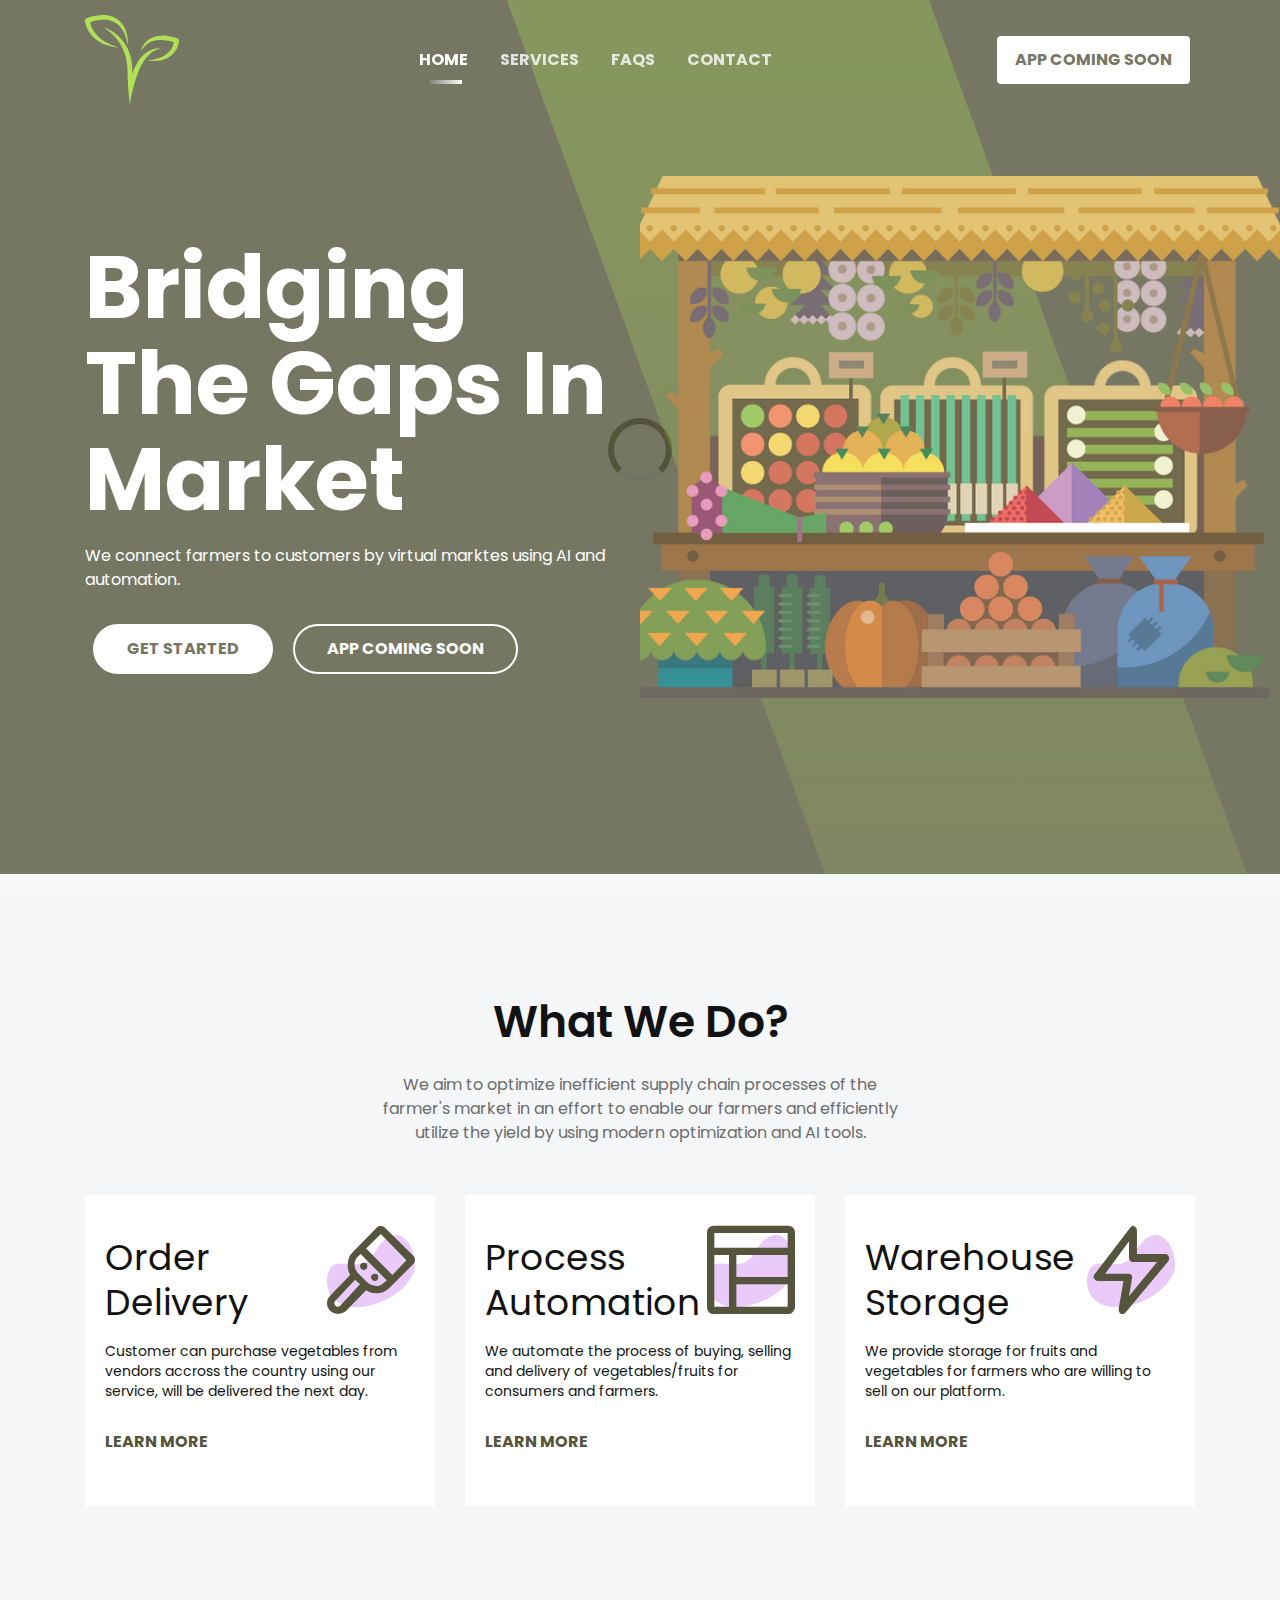
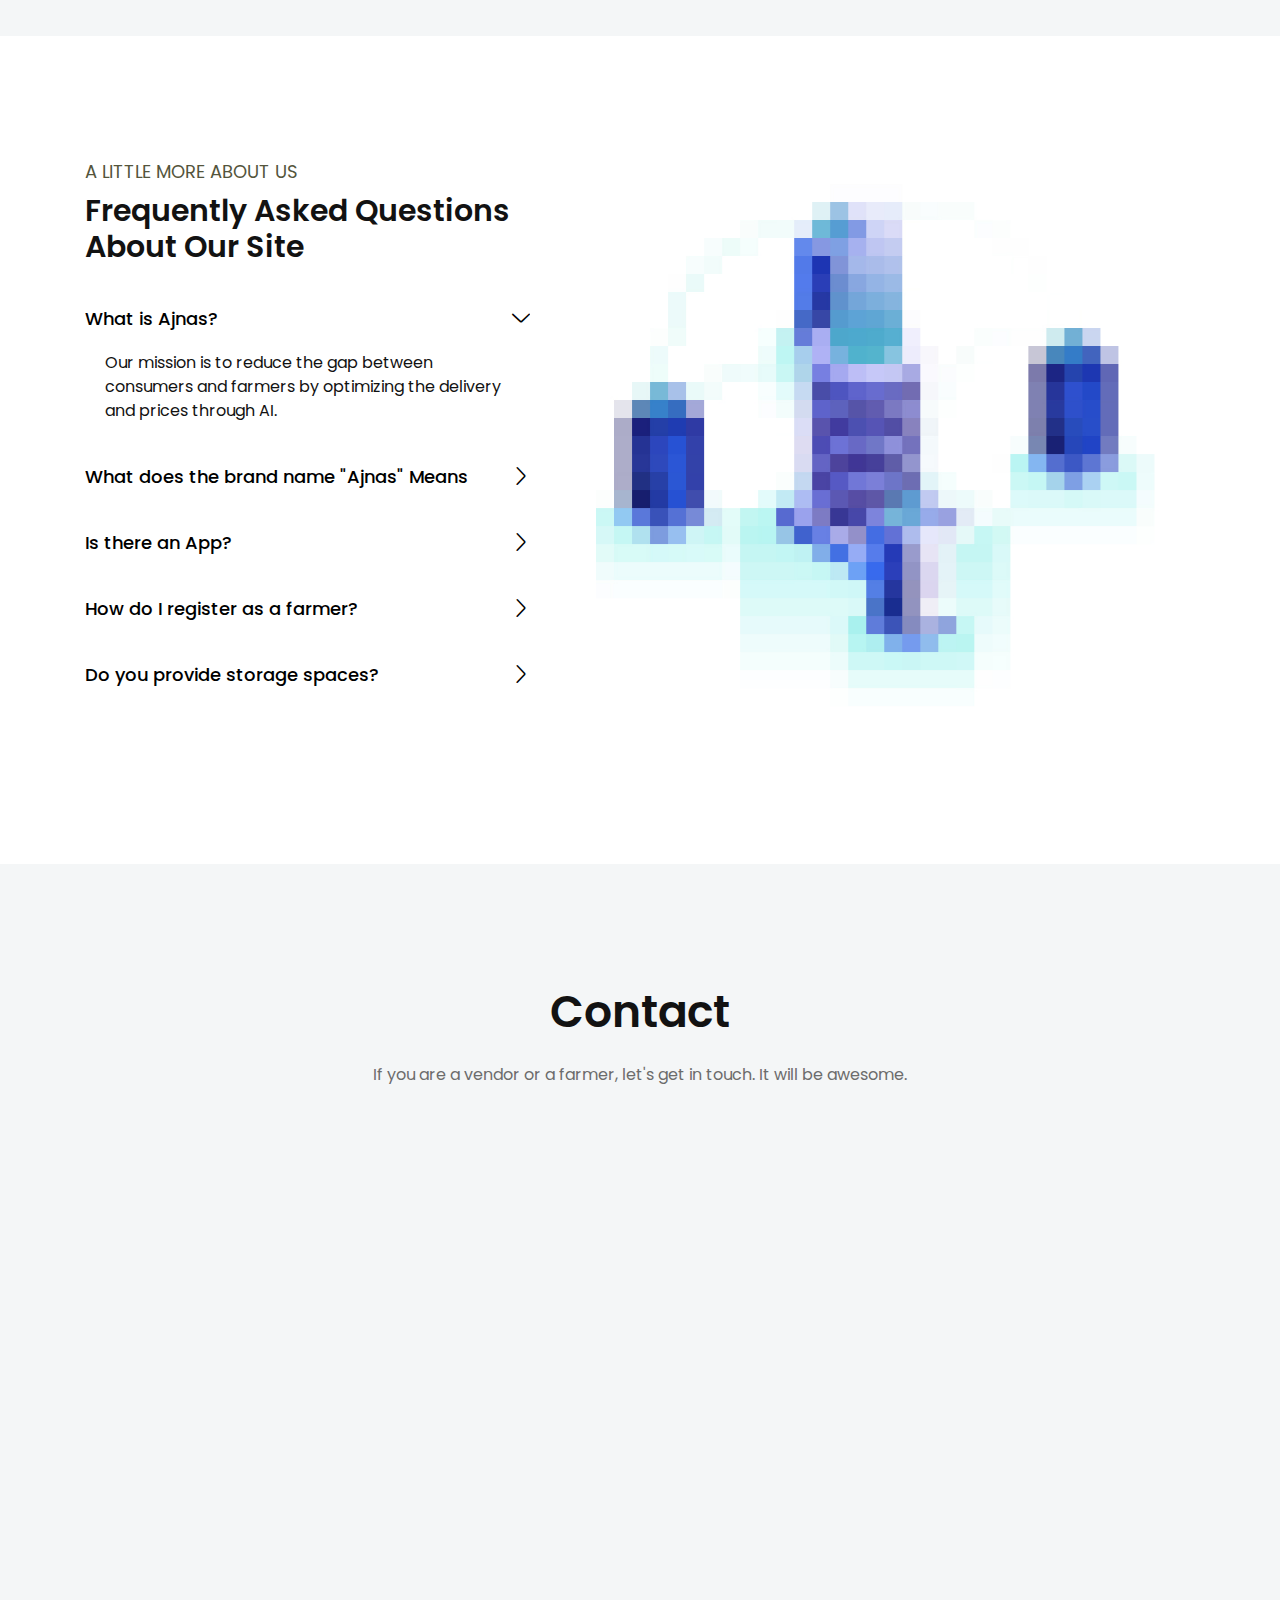
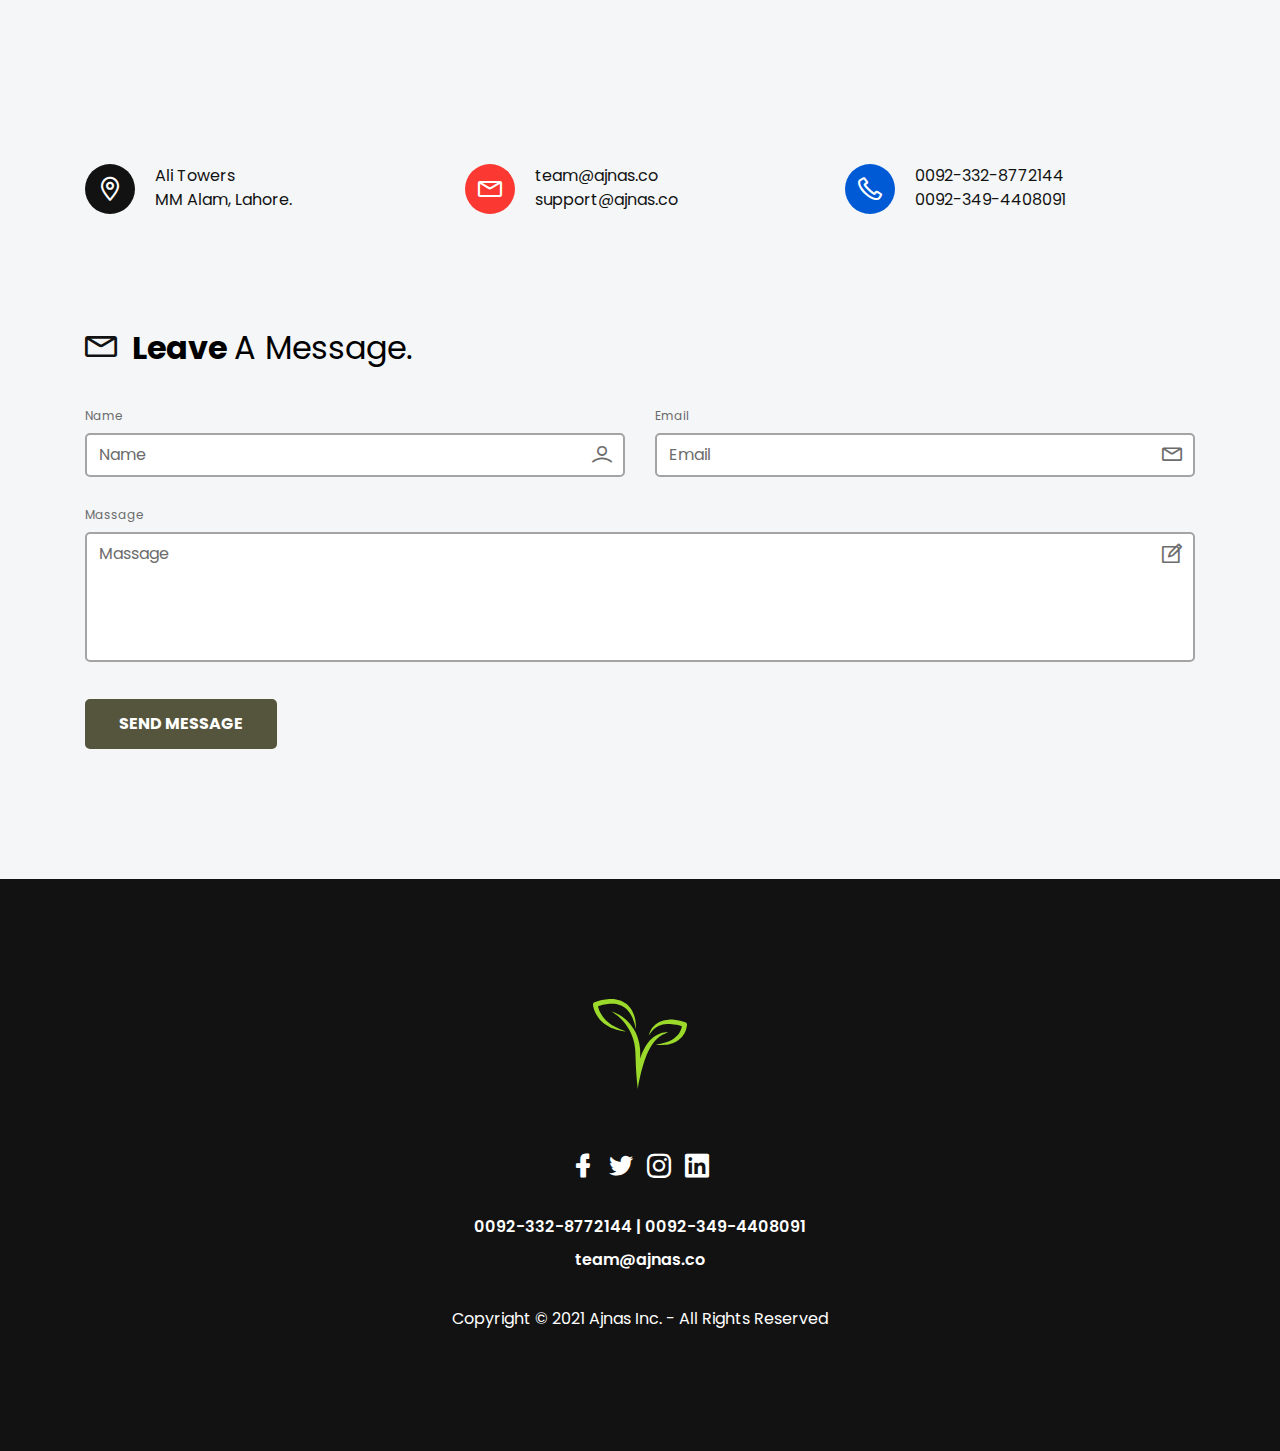
==== commit a5ca356a: "update mission statement" ====
--- a/index.html
+++ b/index.html
@@ -178,8 +178,10 @@
             <div class="section-title text-center pb-10">
               <h3 class="title">What We Do?</h3>
               <p class="text">
-                The price gap between the items sold by famrer and the items
-                purchased by the end consumers is huge.
+                We aim to optimize inefficient supply chain processes of the
+                farmer's market in an effort to enable our farmers and
+                efficiently utilize the yield by using modern optimization and
+                AI tools.
               </p>
             </div>
             <!-- row -->
@@ -451,8 +453,8 @@
             <div class="section-title text-center pb-30">
               <h3 class="title">Contact</h3>
               <p class="text">
-                If you are a vendor or a famer, let's get in touch. It will be
-                awsome
+                If you are a vendor or a farmer, let's get in touch. It will be
+                awesome.
               </p>
             </div>
             <!-- section title -->
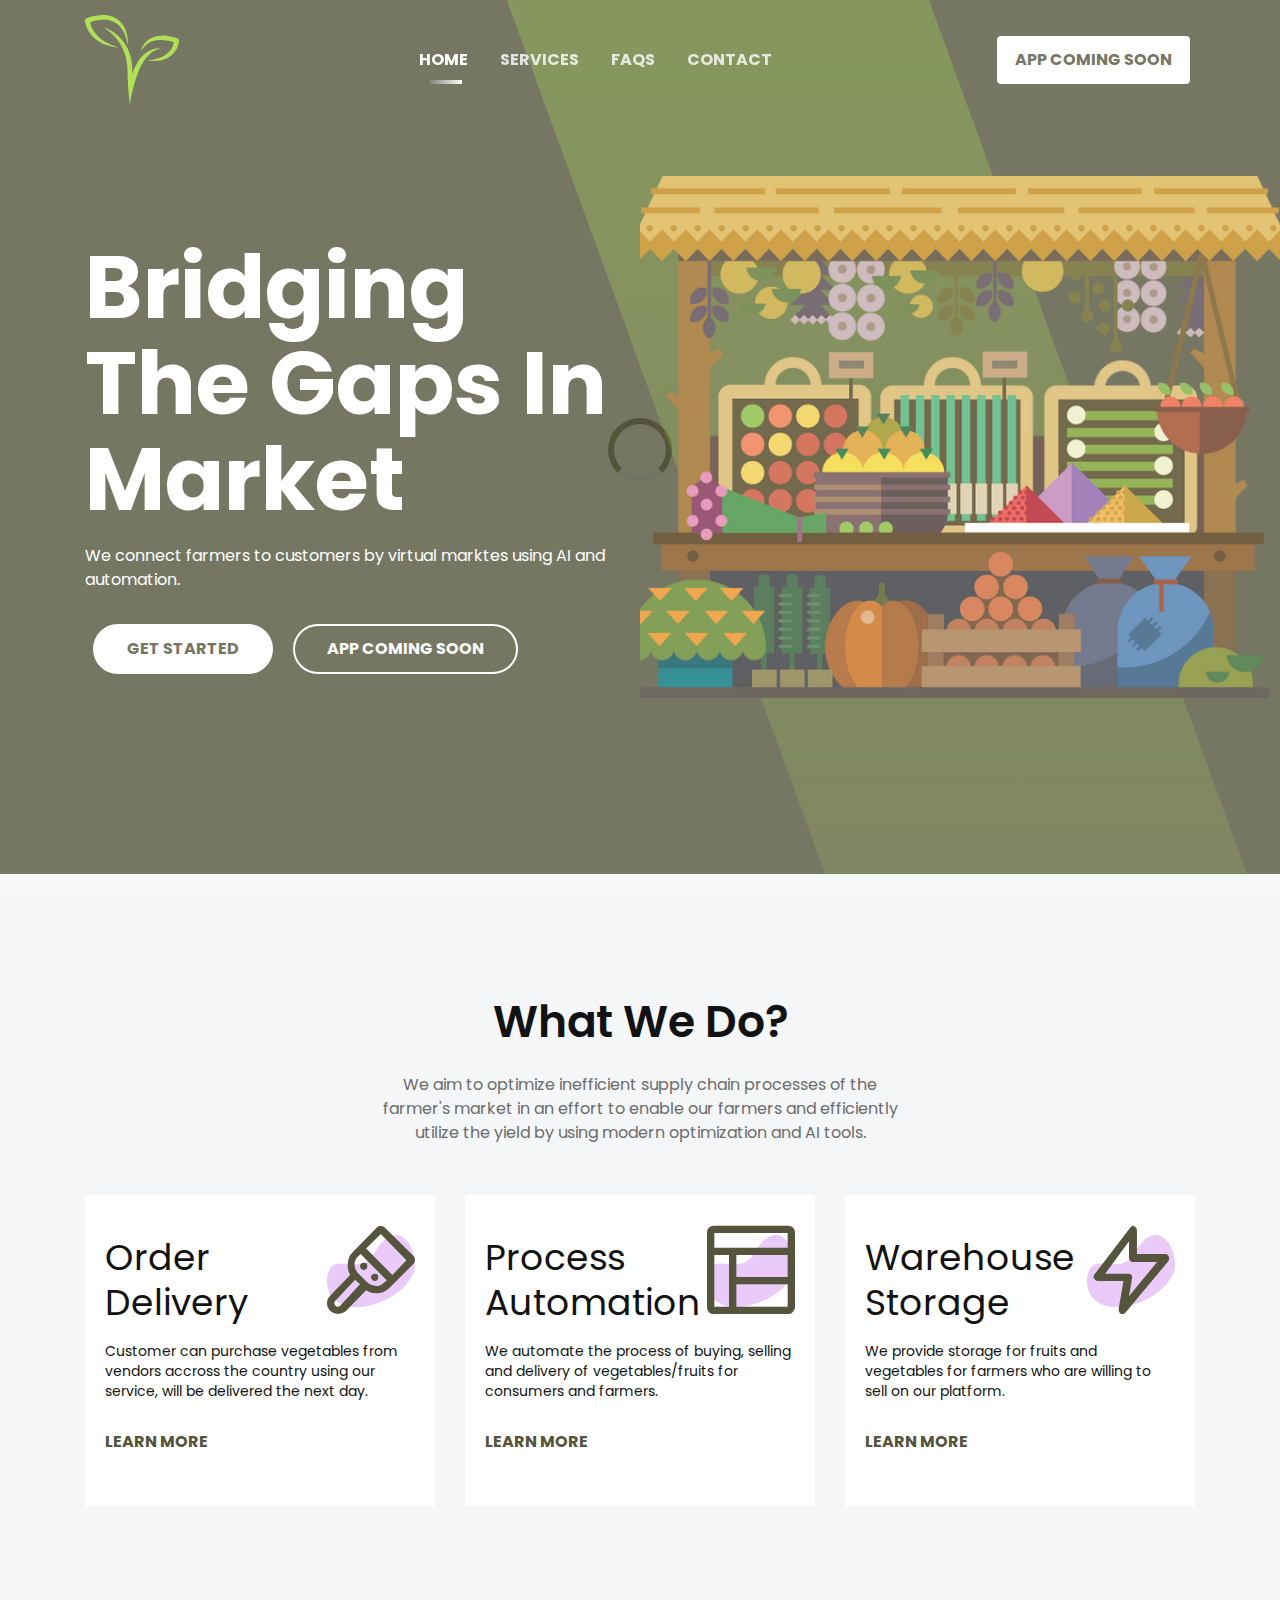
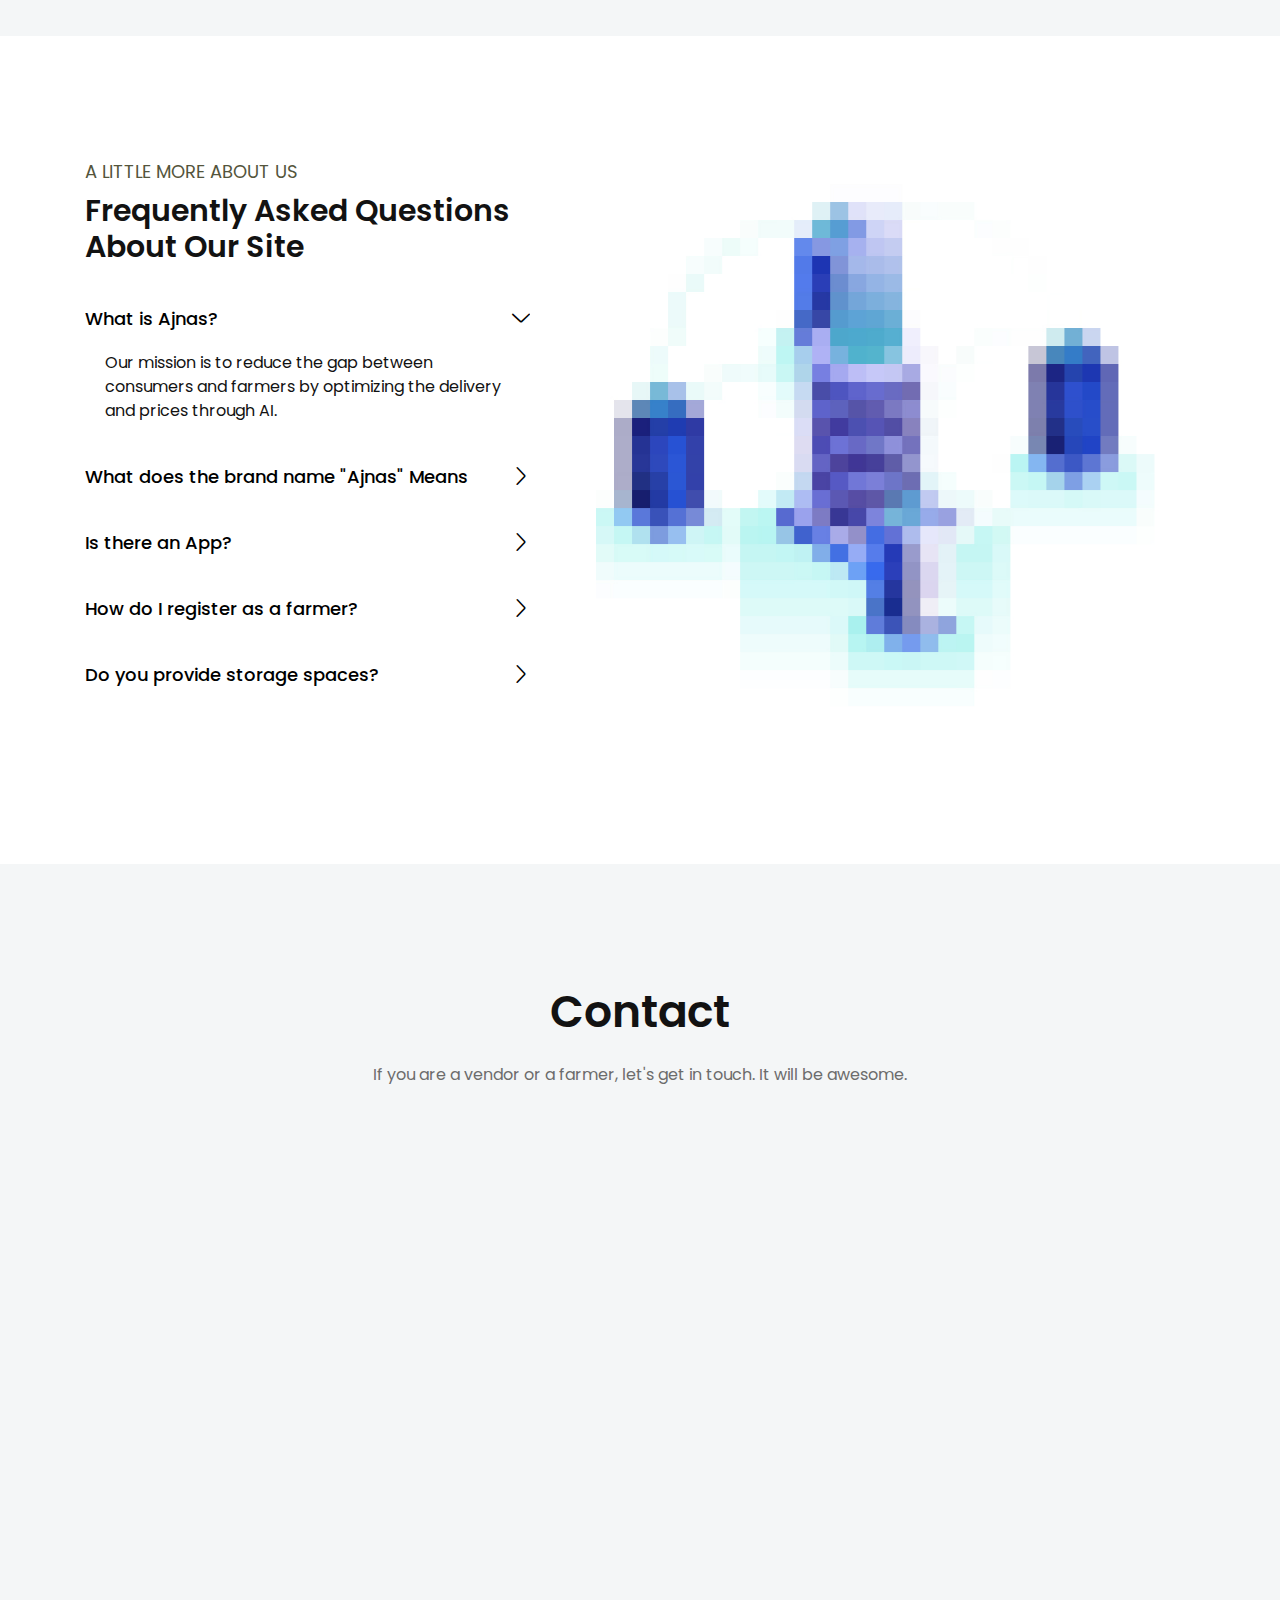
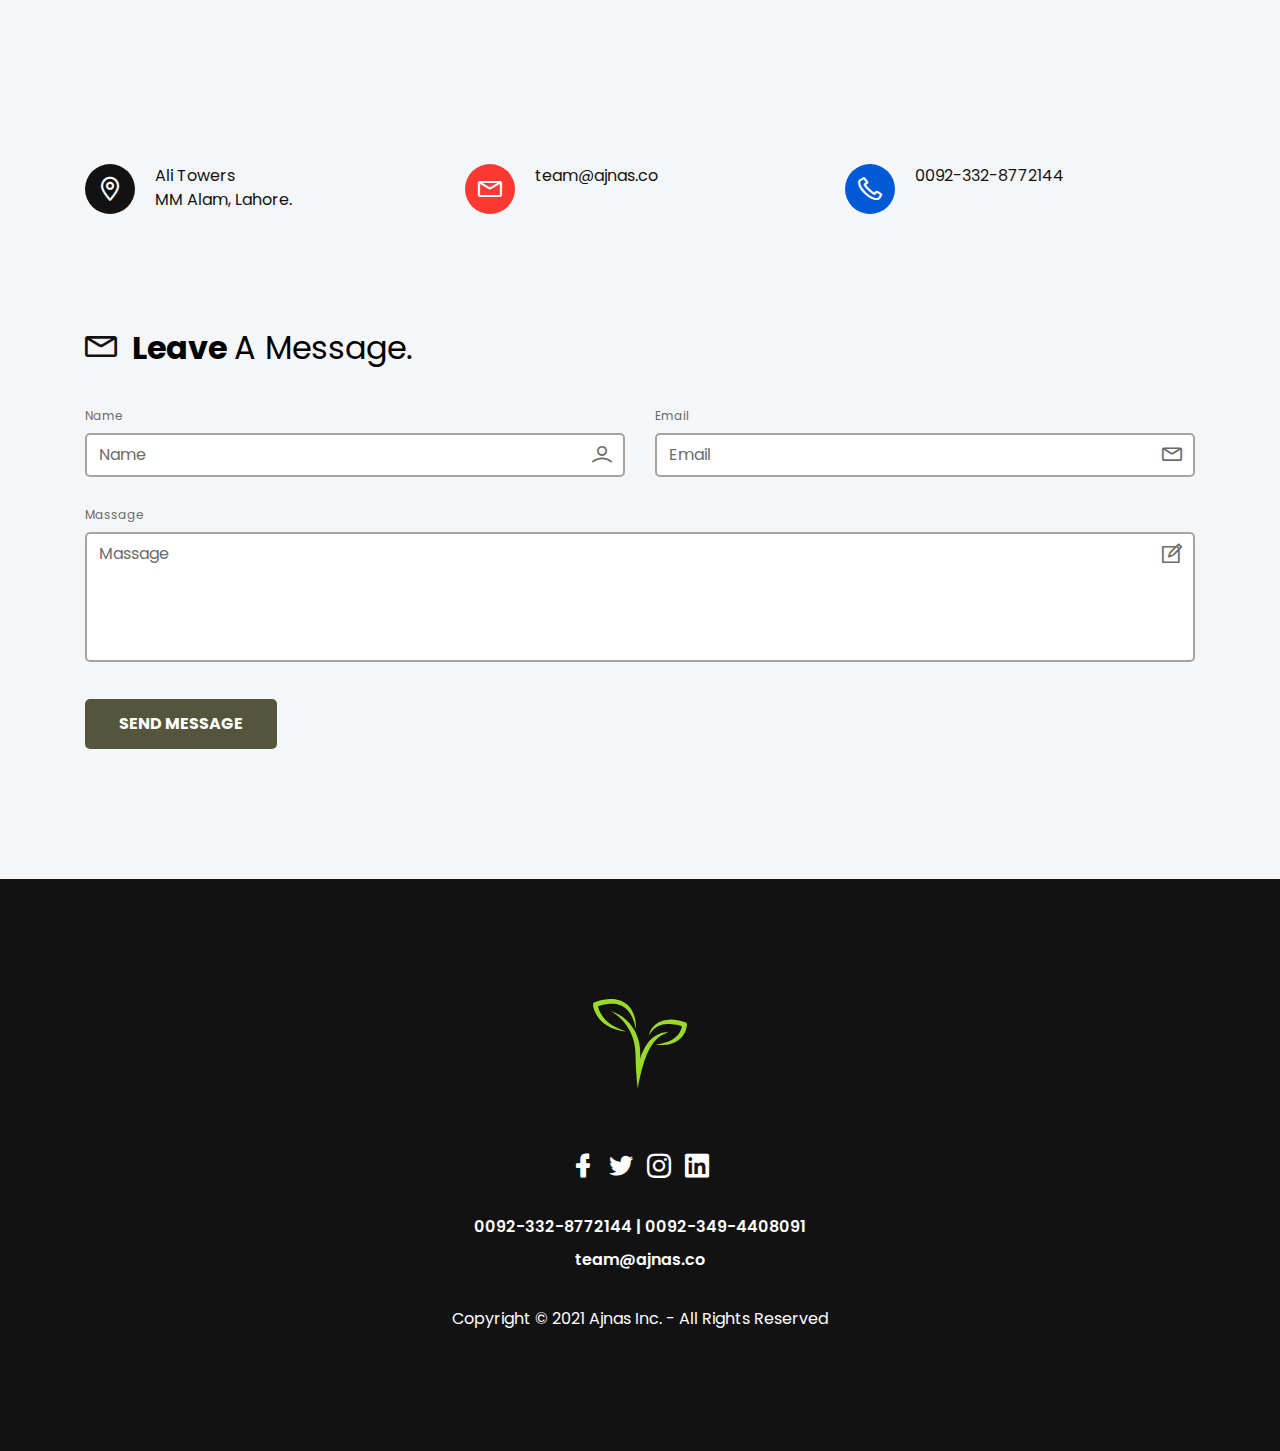
==== commit f8e943d9: "remove dumplicate email and number" ====
--- a/index.html
+++ b/index.html
@@ -497,7 +497,6 @@
                 </div>
                 <div class="contact-info-content media-body">
                   <p class="text">team@ajnas.co</p>
-                  <p class="text">support@ajnas.co</p>
                 </div>
               </div>
               <!-- single contact info -->
@@ -509,7 +508,6 @@
                 </div>
                 <div class="contact-info-content media-body">
                   <p class="text">0092-332-8772144</p>
-                  <p class="text">0092-349-4408091</p>
                 </div>
               </div>
               <!-- single contact info -->
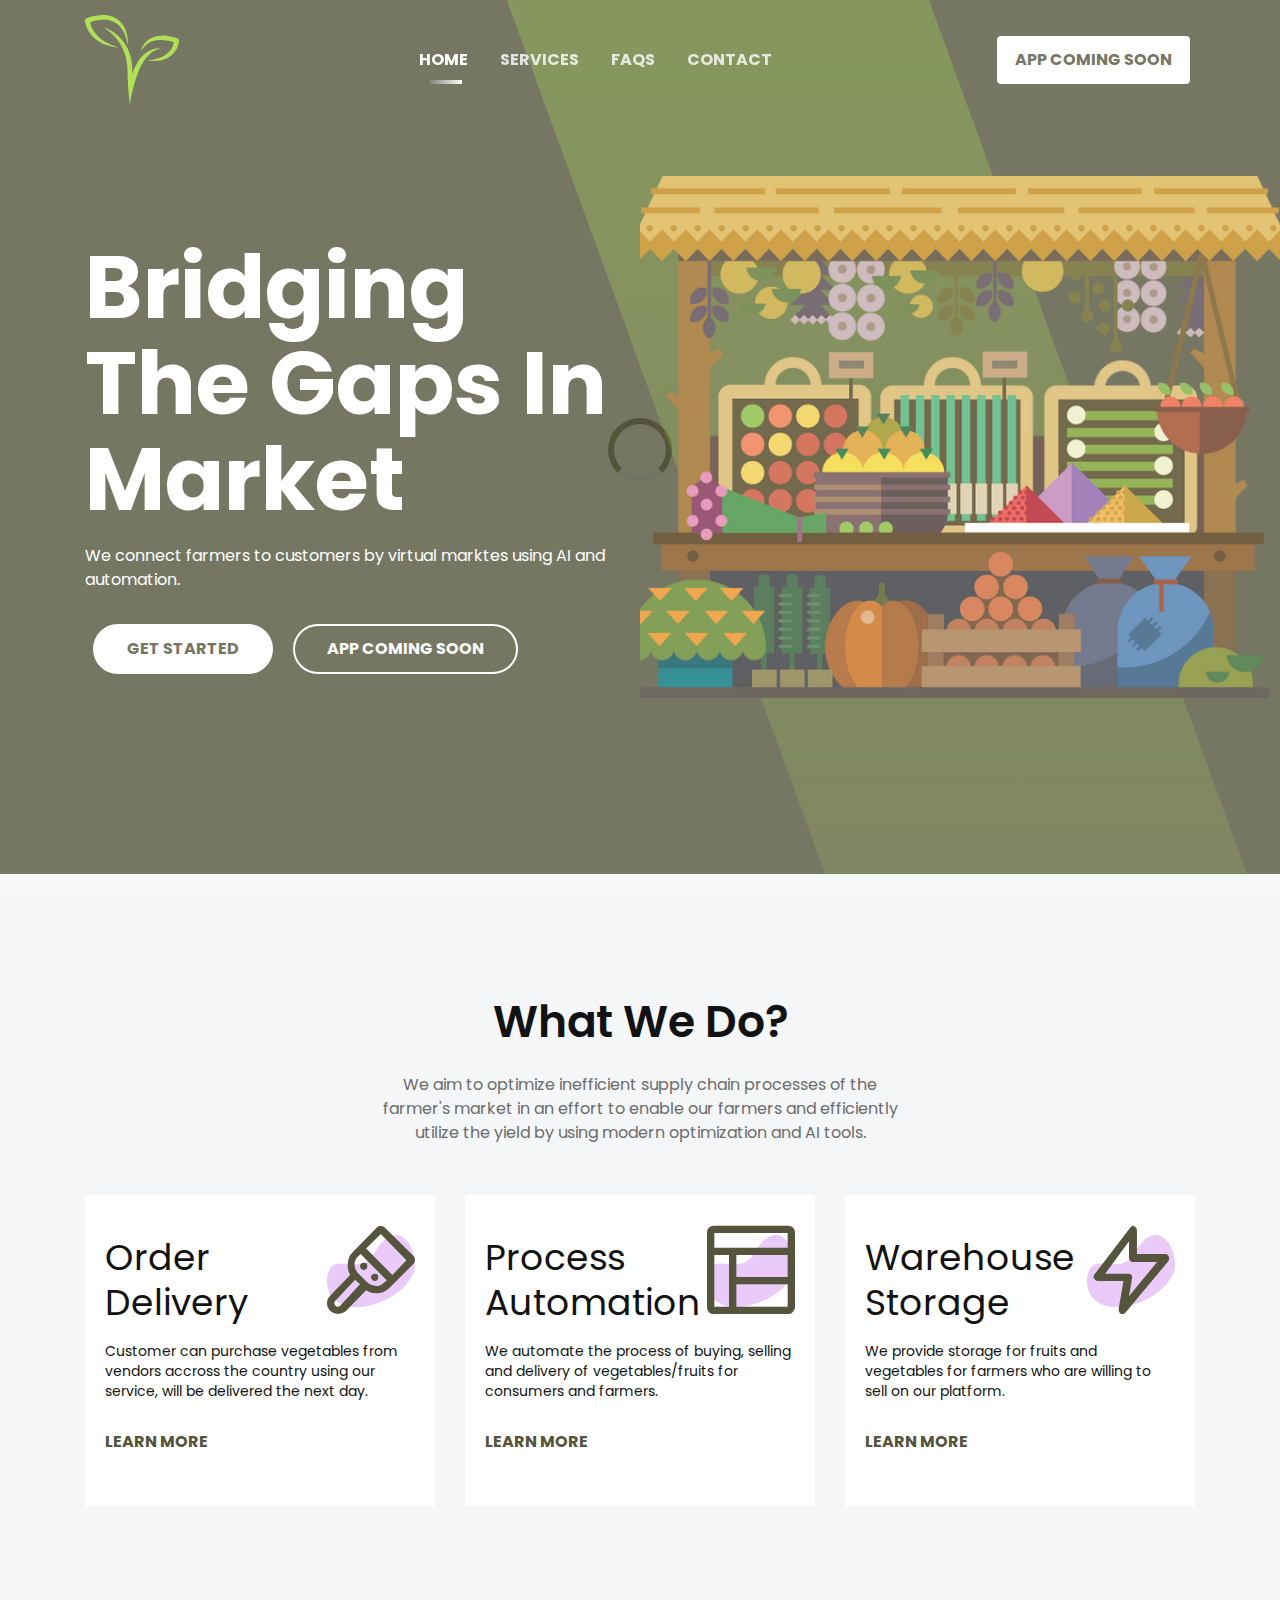
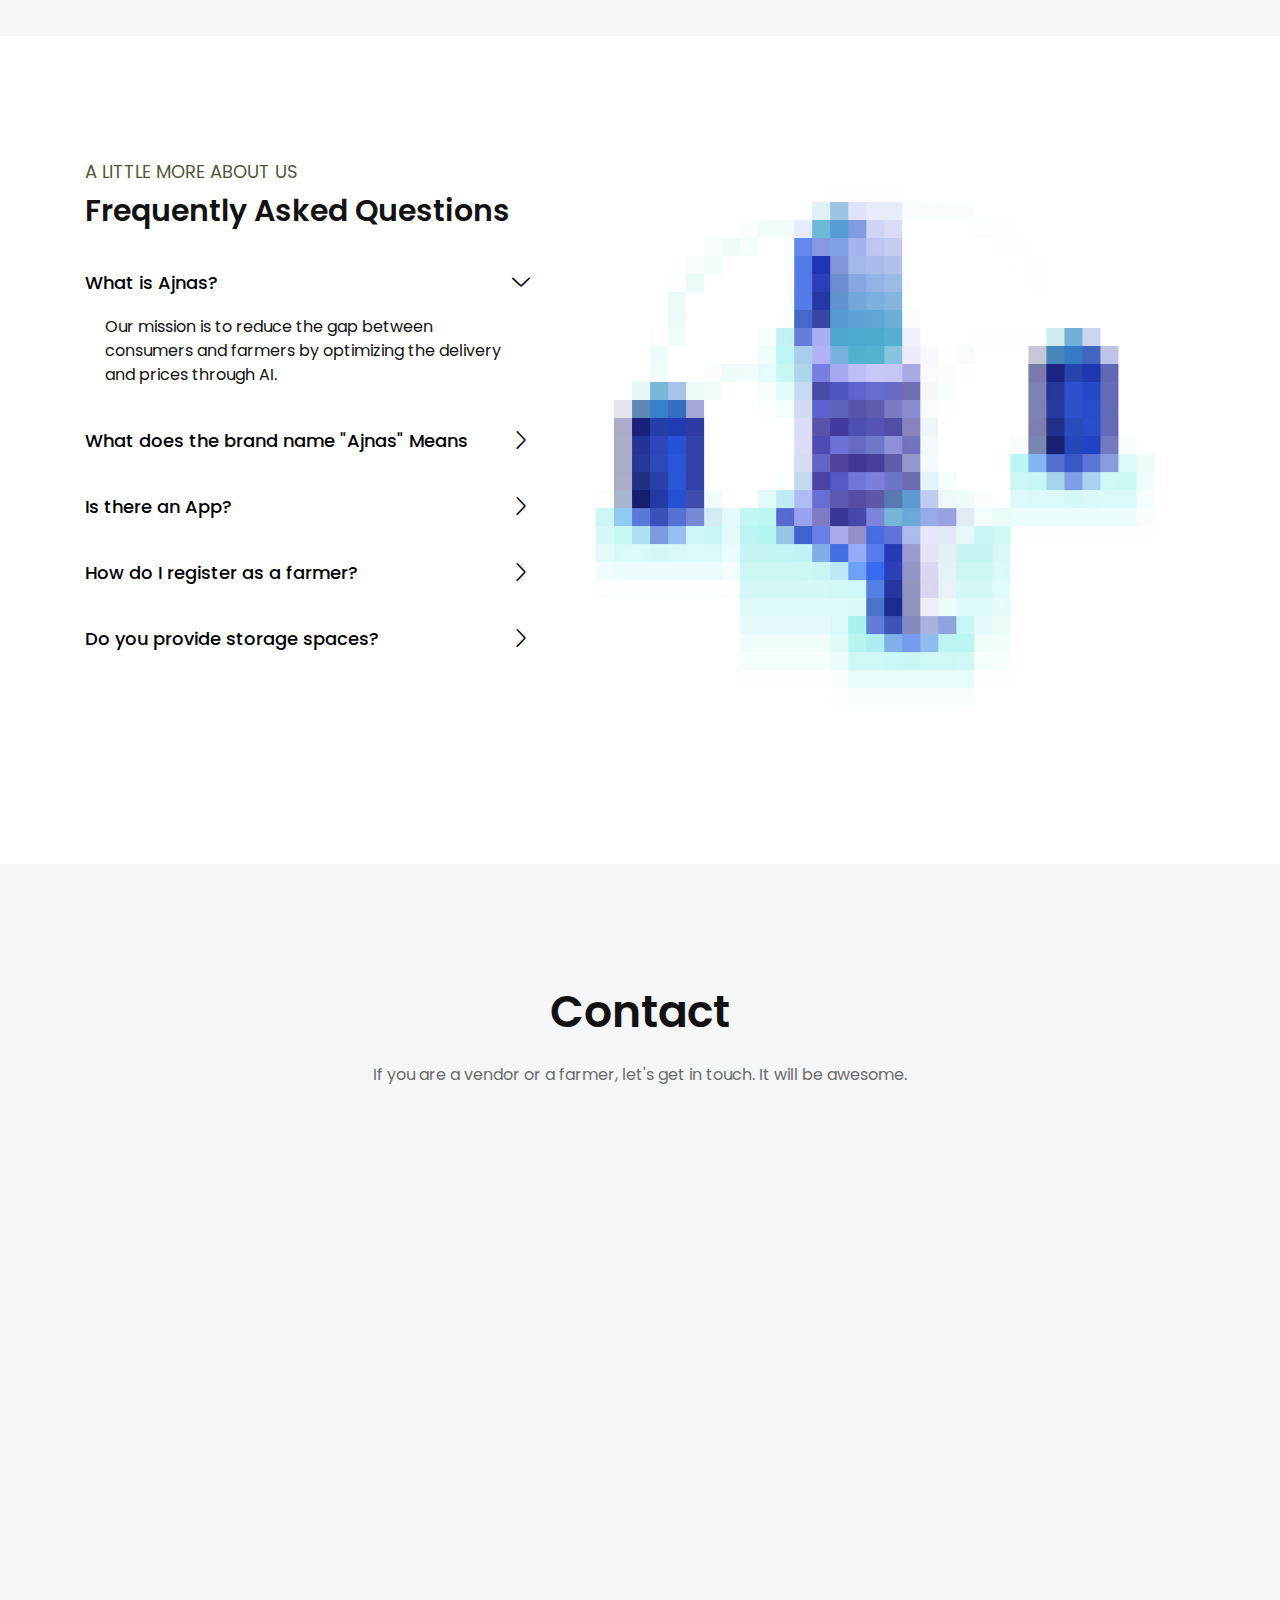
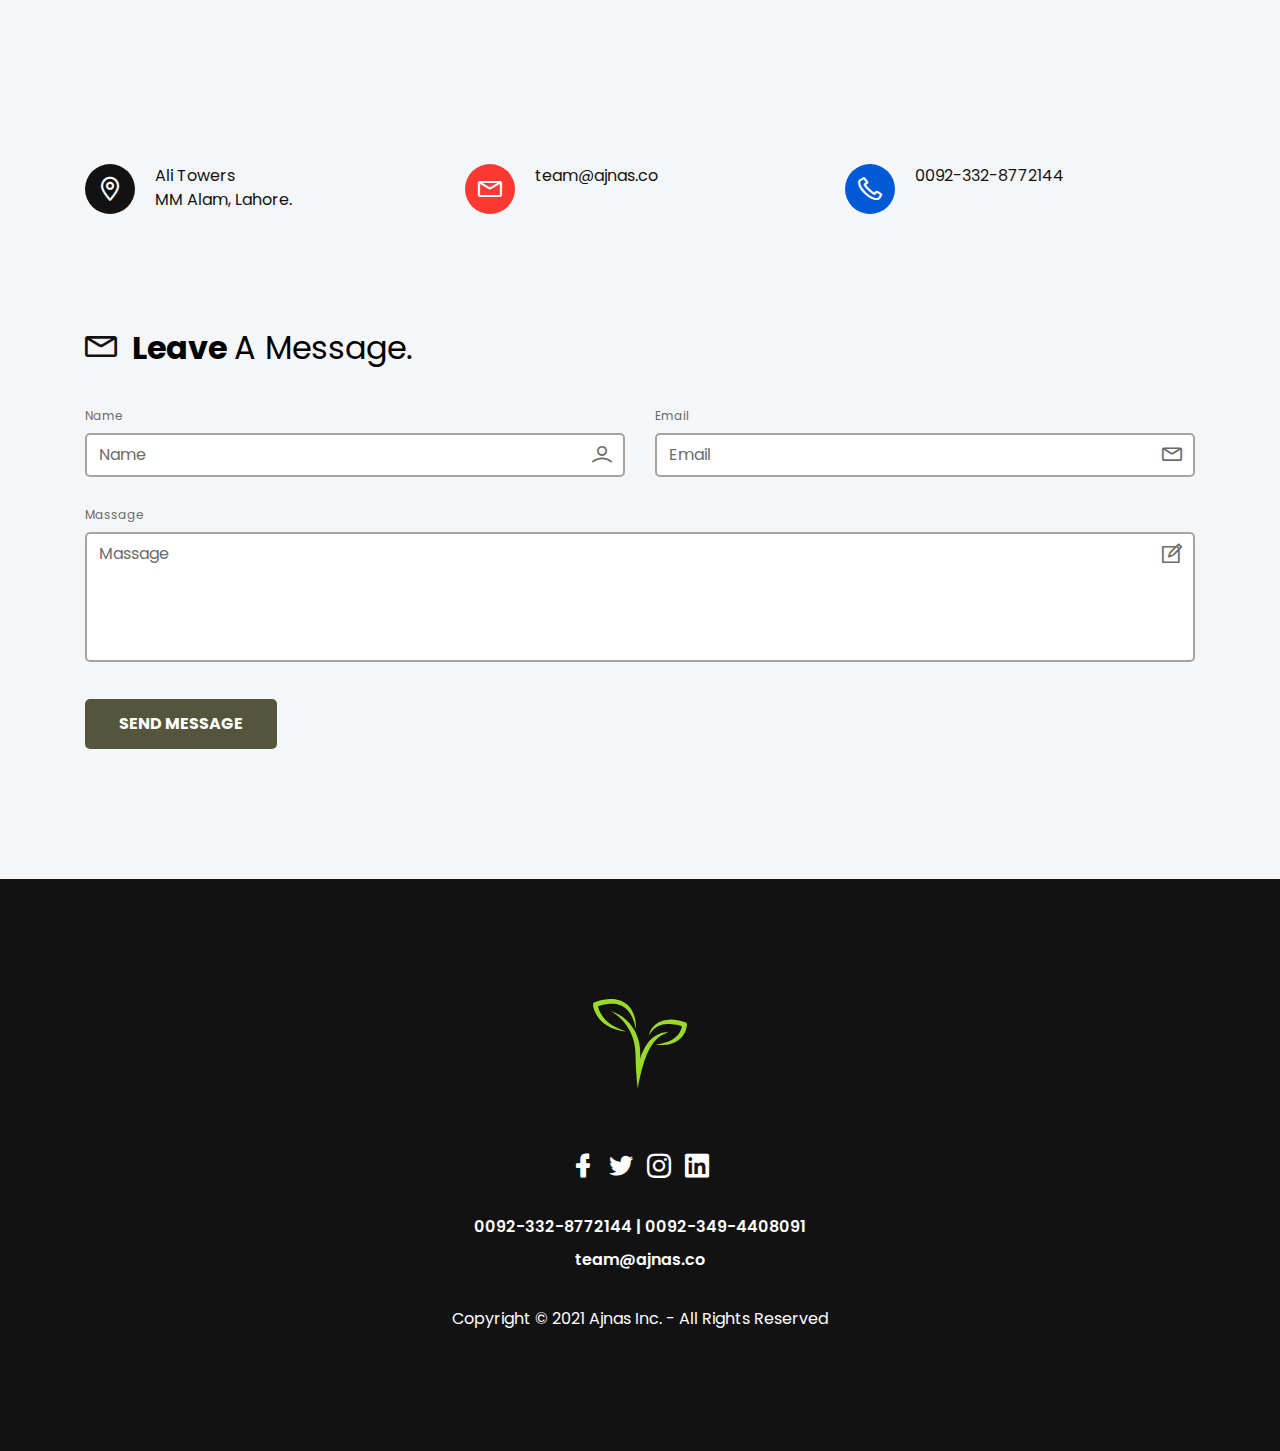
==== commit 0ed93a79: "removed text" ====
--- a/index.html
+++ b/index.html
@@ -281,7 +281,6 @@
                 <h6 class="sub-title">A Little More About Us</h6>
                 <h4 class="title">
                   Frequently Asked Questions <br />
-                  About Our Site
                 </h4>
               </div>
               <!-- faq title -->
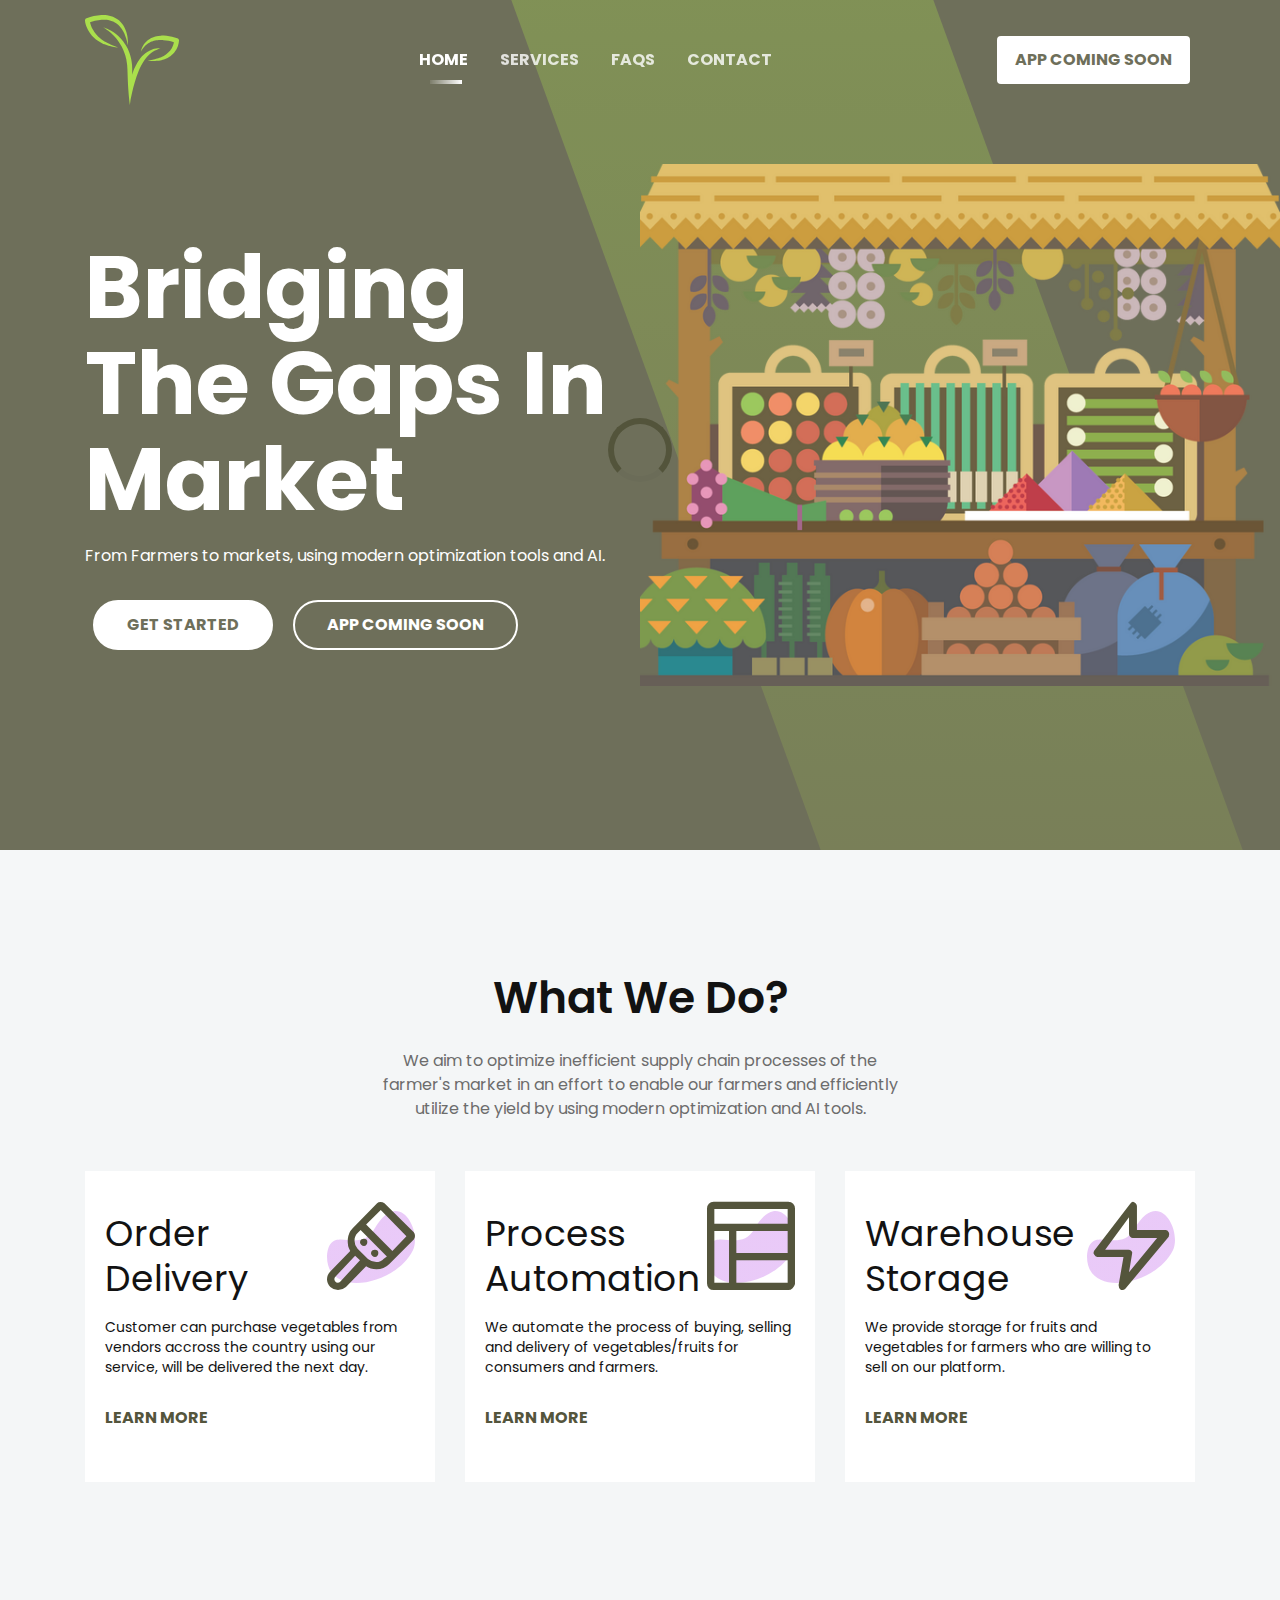
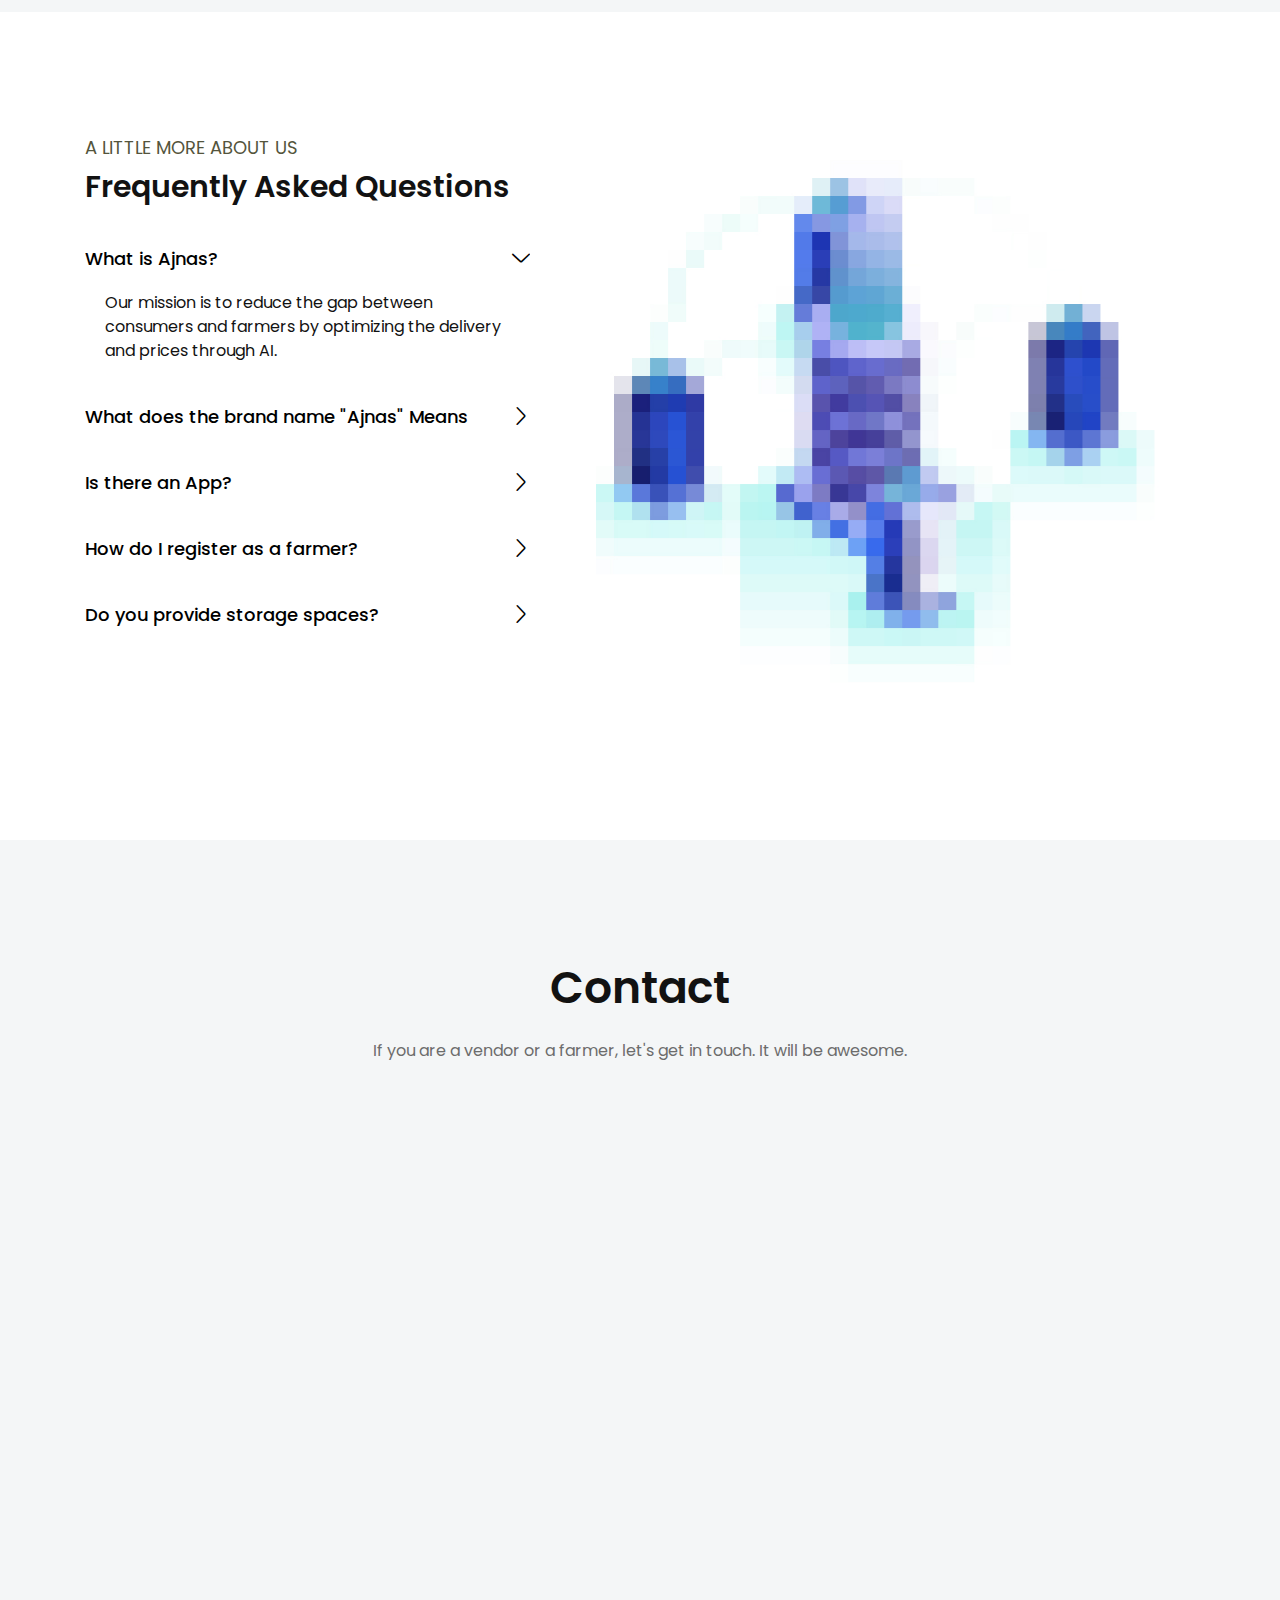
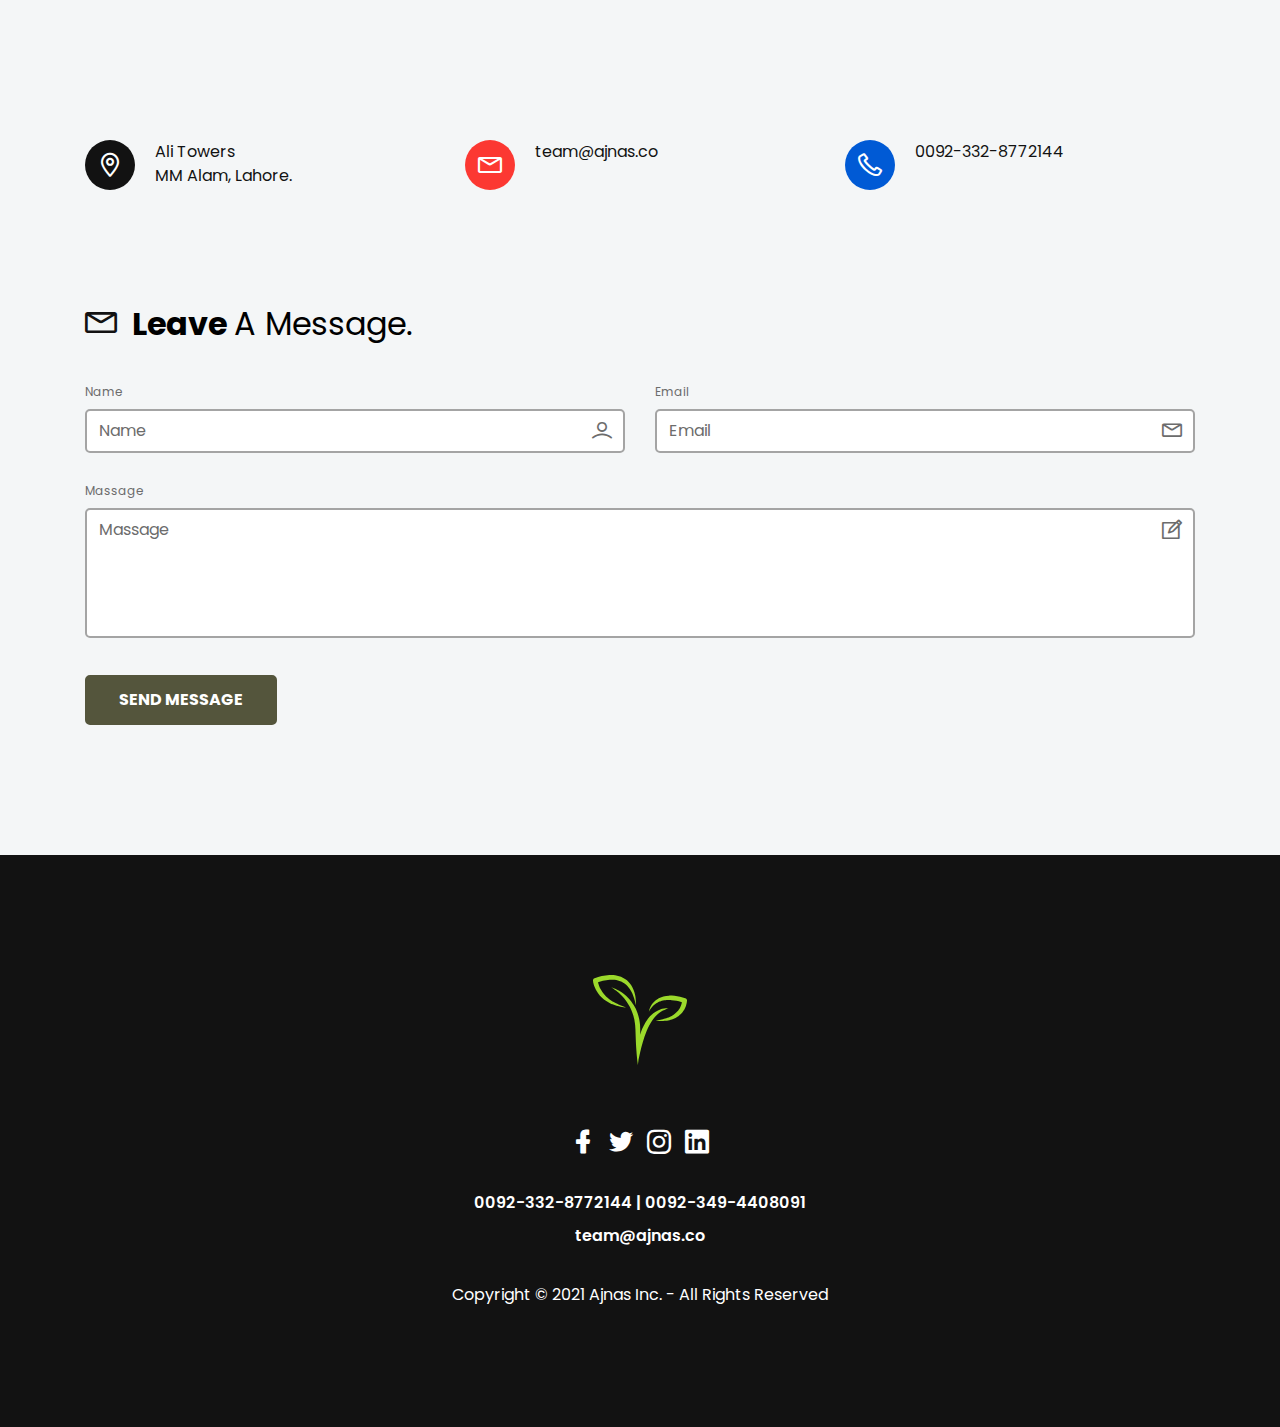
==== commit 6544f1a0: "updated header" ====
--- a/index.html
+++ b/index.html
@@ -131,8 +131,7 @@
                   <div class="slider-content">
                     <h1 class="title">Bridging The Gaps In Market</h1>
                     <p class="text">
-                      We connect farmers to customers by virtual marktes using
-                      AI and automation.
+                      From Farmers to markets, using modern optimization tools and AI.
                     </p>
                     <ul class="slider-btn rounded-buttons">
                       <li>
